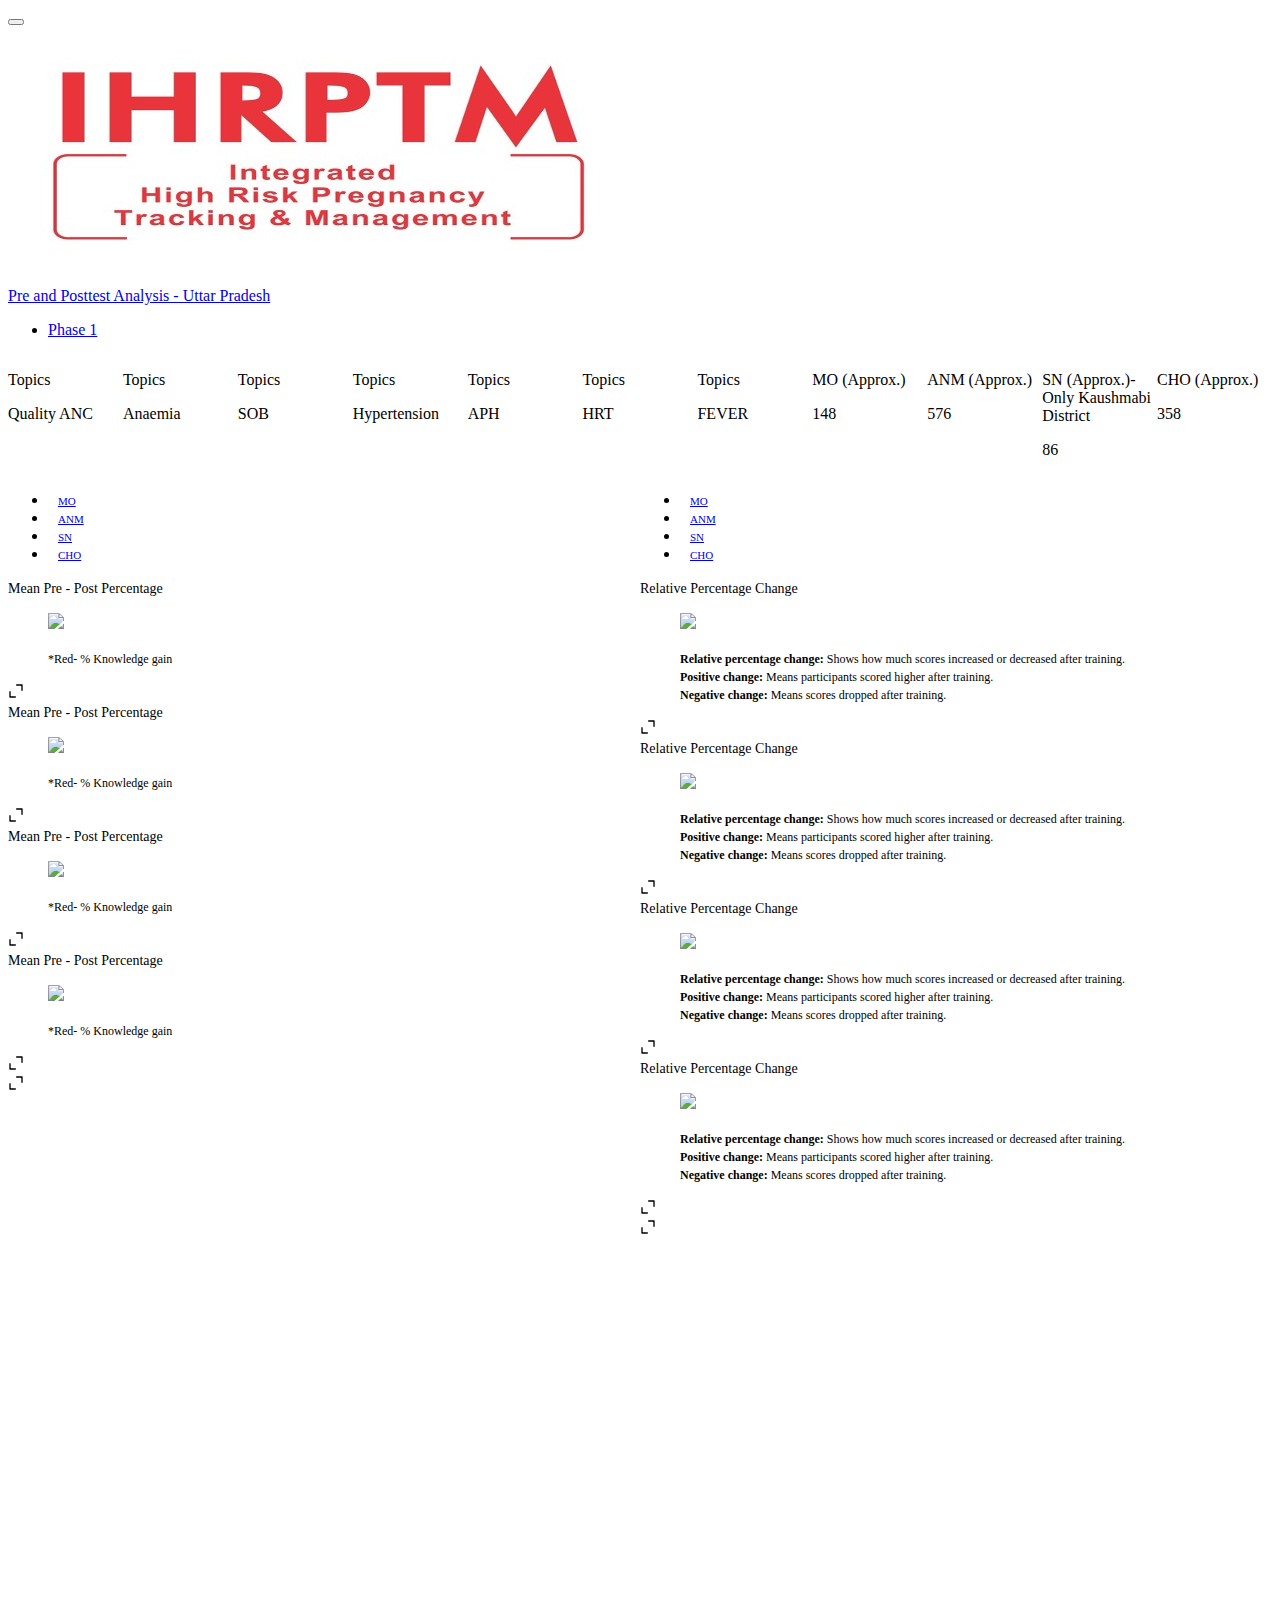
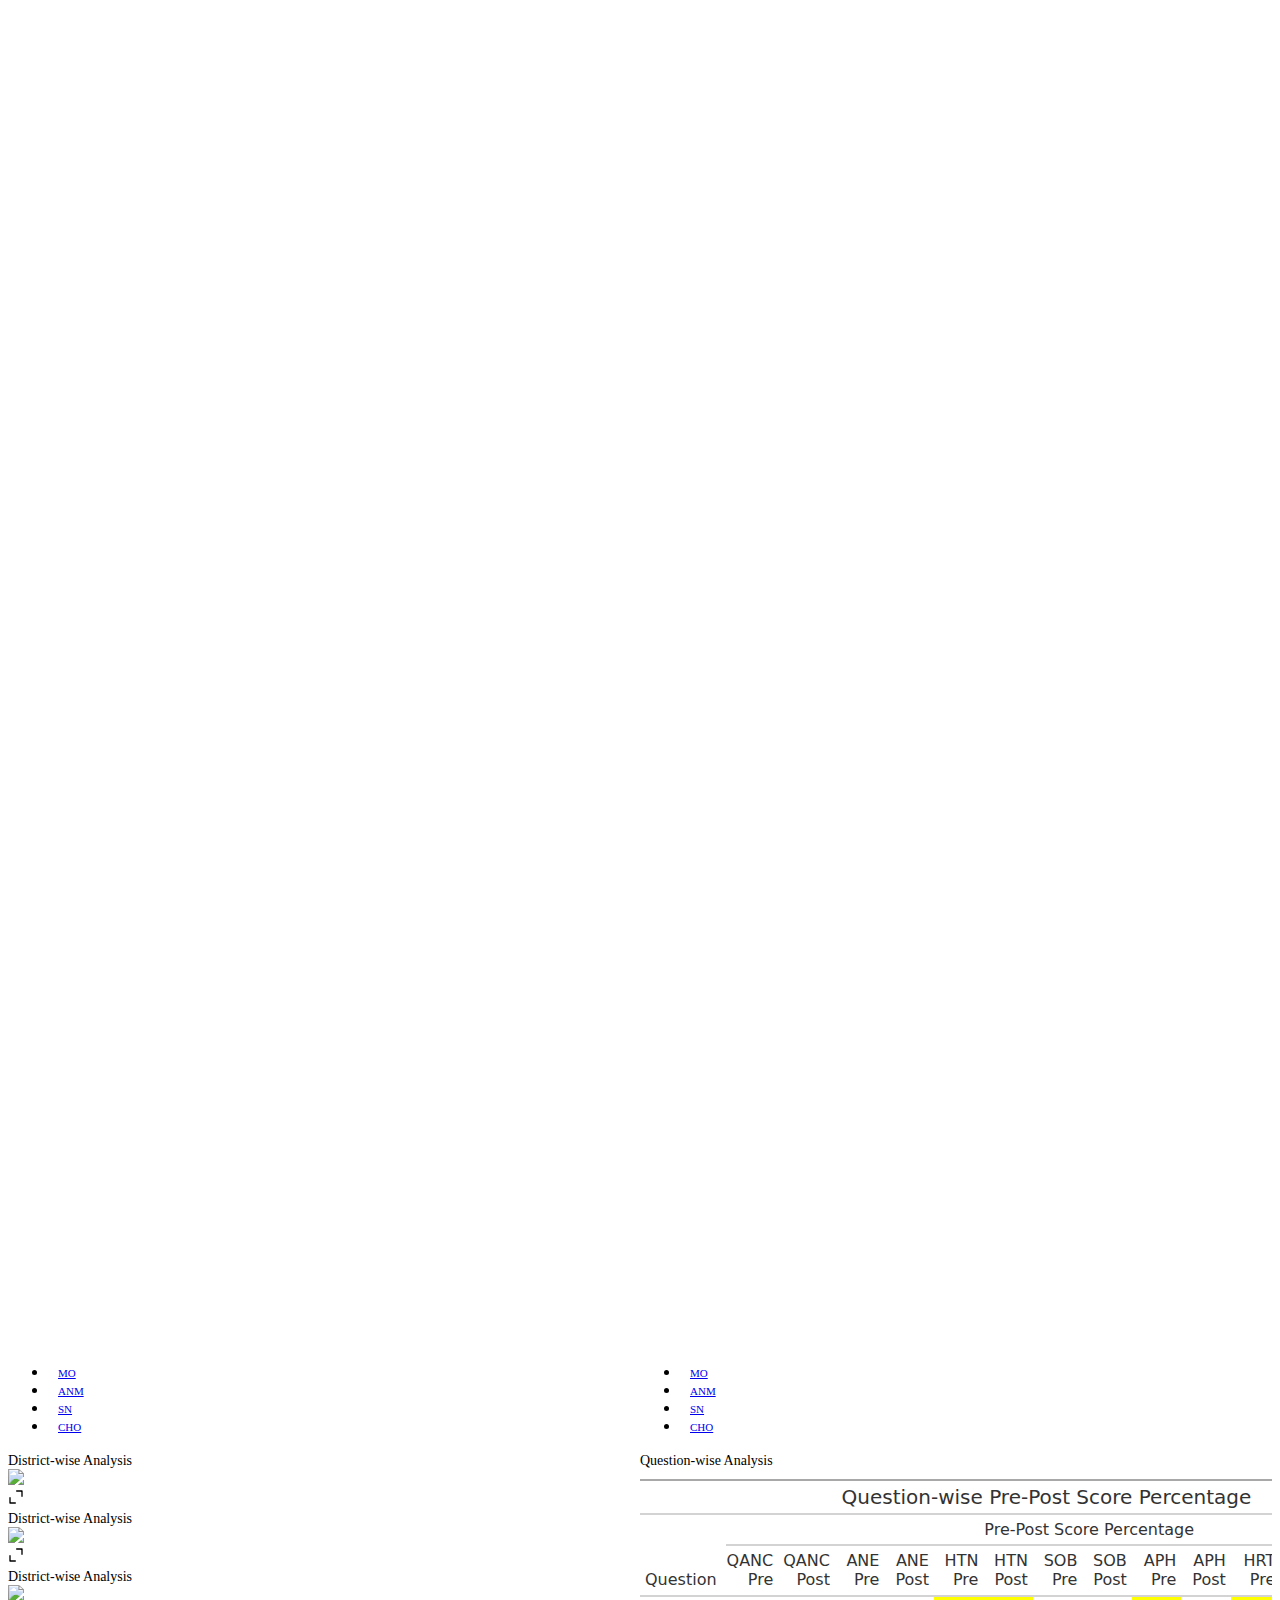
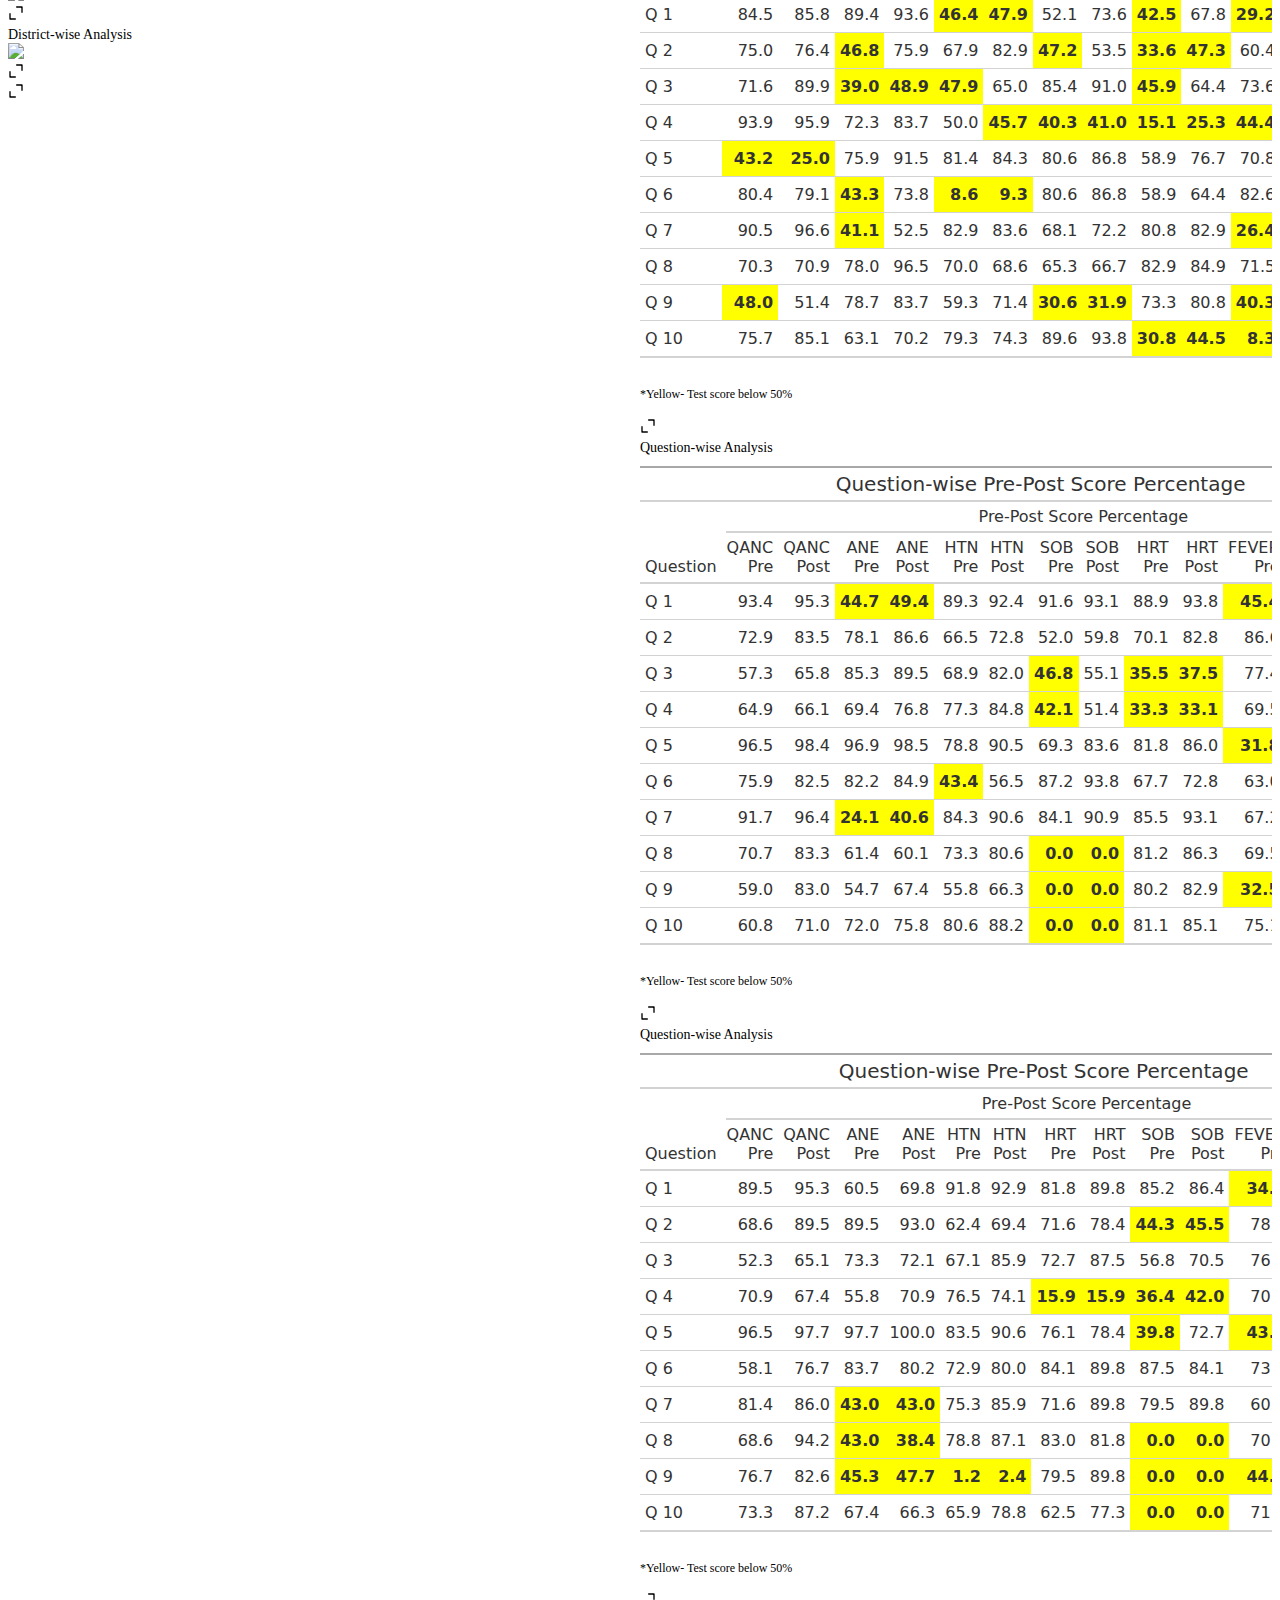
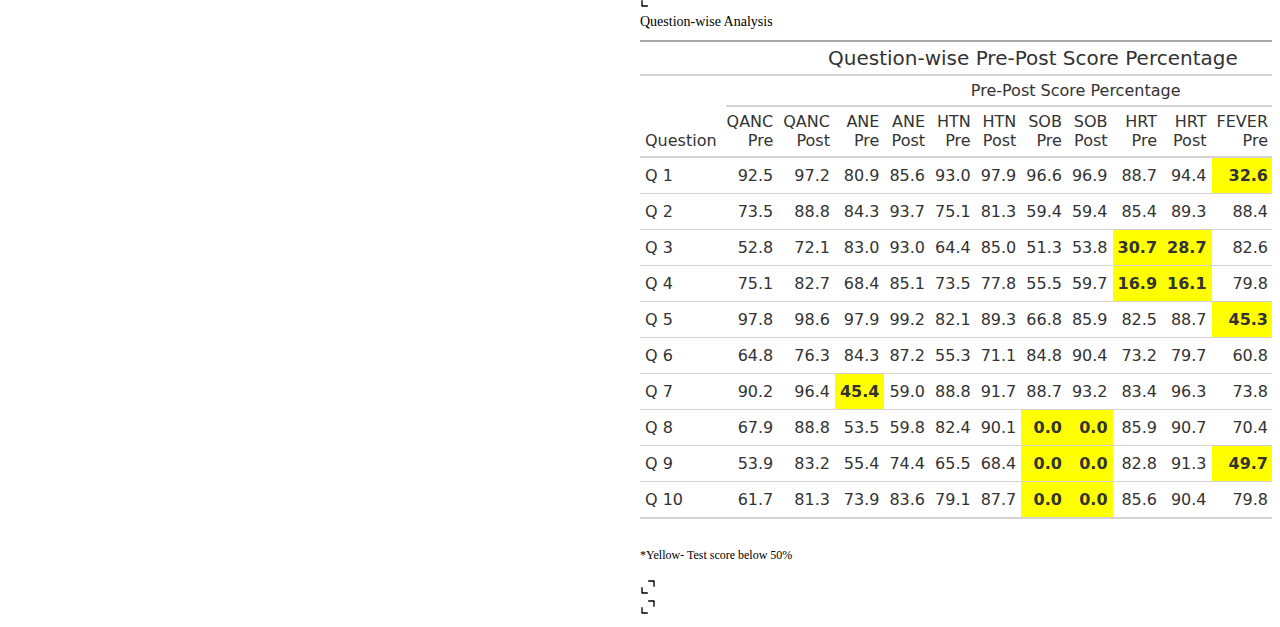
==== up_dashboard.html @ 2470fd61 "UP dashboard initial" ====
<!DOCTYPE html>
<html xmlns="http://www.w3.org/1999/xhtml" lang="en" xml:lang="en"><head>

<meta charset="utf-8">
<meta name="generator" content="quarto-1.5.57">

<meta name="viewport" content="width=device-width, initial-scale=1.0, user-scalable=yes">


<title>Pre and Posttest Analysis - Uttar Pradesh</title>
<style>
code{white-space: pre-wrap;}
span.smallcaps{font-variant: small-caps;}
div.columns{display: flex; gap: min(4vw, 1.5em);}
div.column{flex: auto; overflow-x: auto;}
div.hanging-indent{margin-left: 1.5em; text-indent: -1.5em;}
ul.task-list{list-style: none;}
ul.task-list li input[type="checkbox"] {
  width: 0.8em;
  margin: 0 0.8em 0.2em -1em; /* quarto-specific, see https://github.com/quarto-dev/quarto-cli/issues/4556 */ 
  vertical-align: middle;
}
</style>


<script src="up_dashboard_files/libs/clipboard/clipboard.min.js"></script>
<script src="up_dashboard_files/libs/quarto-html/quarto.js"></script>
<script src="up_dashboard_files/libs/quarto-html/popper.min.js"></script>
<script src="up_dashboard_files/libs/quarto-html/tippy.umd.min.js"></script>
<script src="up_dashboard_files/libs/quarto-html/anchor.min.js"></script>
<link href="up_dashboard_files/libs/quarto-html/tippy.css" rel="stylesheet">
<link href="up_dashboard_files/libs/quarto-html/quarto-syntax-highlighting.css" rel="stylesheet" id="quarto-text-highlighting-styles">
<script src="up_dashboard_files/libs/bootstrap/bootstrap.min.js"></script>
<link href="up_dashboard_files/libs/bootstrap/bootstrap-icons.css" rel="stylesheet">
<link href="up_dashboard_files/libs/bootstrap/bootstrap.min.css" rel="stylesheet" id="quarto-bootstrap" data-mode="light">
<script src="up_dashboard_files/libs/quarto-dashboard/quarto-dashboard.js"></script>
<script src="up_dashboard_files/libs/quarto-dashboard/stickythead.js"></script>
<script src="up_dashboard_files/libs/quarto-dashboard/datatables.min.js" kdttablesentinel="true"></script>
<script src="up_dashboard_files/libs/quarto-dashboard/pdfmake.min.js" kdttablesentinel="true"></script>
<script src="up_dashboard_files/libs/quarto-dashboard/vfs_fonts.js" kdttablesentinel="true"></script>
<script src="up_dashboard_files/libs/quarto-dashboard/web-components.js" type="module"></script>
<script src="up_dashboard_files/libs/quarto-dashboard/components.js"></script>
<link href="up_dashboard_files/libs/quarto-dashboard/datatables.min.css" rel="stylesheet" kdttablesentinel="true">


<link rel="stylesheet" href="styles.css">
</head>

<body class="quarto-dashboard fullcontent">

<header id="quarto-dashboard-header">
<nav class="navbar navbar-expand-md slim" data-bs-theme="dark">
  <div class="navbar-container container-fluid">
    <button class="navbar-toggler" type="button" data-bs-toggle="collapse" data-bs-target="#dashboard-collapse" aria-controls="dashboard-collapse" aria-expanded="false" aria-label="Toggle navigation">
      <span class="navbar-toggler-icon"></span>
    </button>    


    <div class="navbar-brand-container">       
    <a href="#"><img src="plots/ihrptm.jpg" alt="" class="navbar-logo d-inline-block"></a>
      <div class="navbar-title">
        <div class="navbar-title-text"><a href="#">Pre and Posttest Analysis - Uttar Pradesh</a></div>
        
        
      </div>
    </div>
<div id="dashboard-collapse" class="navbar-collapse collapse"><ul class="navbar-nav navbar-nav-scroll me-auto" role="tablist"><li class="nav-item" role="presentation"><a id="tab-phase-1" class="nav-link active" data-bs-toggle="tab" role="tab" data-bs-target="#phase-1" data-scrolling="true" href="#phase-1" aria-controls="phase-1" aria-selected="true"><span class="nav-link-text">Phase 1</span></a></li></ul></div></div>
</nav>
</header>
<div class="page-layout-custom quarto-dashboard-content bslib-gap-spacing html-fill-container dashboard-scrolling quarto-dashboard-pages">  

<div class="bslib-grid-item html-fill-item tab-content bslib-grid" data-layout="flow" style="display: grid; grid-template-rows: minmax(3em, 1fr); grid-auto-columns: minmax(0, 1fr);">
<div id="phase-1" class="dashboard-page tab-pane show active html-fill-item html-fill-container" data-orientation="rows" aria-labelledby="tab-phase-1">
<div class="html-fill-item html-fill-container bslib-grid" style="display: grid; grid-template-rows: minmax(3em, max-content) minmax(3em, 1fr) minmax(3em, 1fr); grid-auto-columns: minmax(0, 1fr);">
<div class="flow.small html-fill-item html-fill-container bslib-grid" style="display: grid; grid-template-columns: minmax(3em, 1fr) minmax(3em, 1fr) minmax(3em, 1fr) minmax(3em, 1fr) minmax(3em, 1fr) minmax(3em, 1fr) minmax(3em, 1fr) minmax(3em, 1fr) minmax(3em, 1fr) minmax(3em, 1fr) minmax(3em, 1fr);
grid-auto-rows: minmax(0, 1fr);">
<div class="card valuebox cell html-fill-item html-fill-container bslib-card bslib-value-box bg-primary" data-bslib-card-init="" data-require-bs-caller="card()">
<div class="card-body html-fill-item html-fill-container">
<div class="html-fill-item html-fill-container value-box-grid">
<div class="value-box-area">
<p class="value-box-title">
Topics
</p>
<p class="value-box-value">
Quality ANC
</p>
</div>
</div>
</div>
<script data-bslib-card-init="">bslib.Card.initializeAllCards();</script></div><div class="card valuebox cell html-fill-item html-fill-container bslib-card bslib-value-box bg-primary" data-bslib-card-init="" data-require-bs-caller="card()">
<div class="card-body html-fill-item html-fill-container">
<div class="html-fill-item html-fill-container value-box-grid">
<div class="value-box-area">
<p class="value-box-title">
Topics
</p>
<p class="value-box-value">
Anaemia
</p>
</div>
</div>
</div>
<script data-bslib-card-init="">bslib.Card.initializeAllCards();</script></div><div class="card valuebox cell html-fill-item html-fill-container bslib-card bslib-value-box bg-primary" data-bslib-card-init="" data-require-bs-caller="card()">
<div class="card-body html-fill-item html-fill-container">
<div class="html-fill-item html-fill-container value-box-grid">
<div class="value-box-area">
<p class="value-box-title">
Topics
</p>
<p class="value-box-value">
SOB
</p>
</div>
</div>
</div>
<script data-bslib-card-init="">bslib.Card.initializeAllCards();</script></div><div class="card valuebox cell html-fill-item html-fill-container bslib-card bslib-value-box bg-primary" data-bslib-card-init="" data-require-bs-caller="card()">
<div class="card-body html-fill-item html-fill-container">
<div class="html-fill-item html-fill-container value-box-grid">
<div class="value-box-area">
<p class="value-box-title">
Topics
</p>
<p class="value-box-value">
Hypertension
</p>
</div>
</div>
</div>
<script data-bslib-card-init="">bslib.Card.initializeAllCards();</script></div><div class="card valuebox cell html-fill-item html-fill-container bslib-card bslib-value-box bg-primary" data-bslib-card-init="" data-require-bs-caller="card()">
<div class="card-body html-fill-item html-fill-container">
<div class="html-fill-item html-fill-container value-box-grid">
<div class="value-box-area">
<p class="value-box-title">
Topics
</p>
<p class="value-box-value">
APH
</p>
</div>
</div>
</div>
<script data-bslib-card-init="">bslib.Card.initializeAllCards();</script></div><div class="card valuebox cell html-fill-item html-fill-container bslib-card bslib-value-box bg-primary" data-bslib-card-init="" data-require-bs-caller="card()">
<div class="card-body html-fill-item html-fill-container">
<div class="html-fill-item html-fill-container value-box-grid">
<div class="value-box-area">
<p class="value-box-title">
Topics
</p>
<p class="value-box-value">
HRT
</p>
</div>
</div>
</div>
<script data-bslib-card-init="">bslib.Card.initializeAllCards();</script></div><div class="card valuebox cell html-fill-item html-fill-container bslib-card bslib-value-box bg-primary" data-bslib-card-init="" data-require-bs-caller="card()">
<div class="card-body html-fill-item html-fill-container">
<div class="html-fill-item html-fill-container value-box-grid">
<div class="value-box-area">
<p class="value-box-title">
Topics
</p>
<p class="value-box-value">
FEVER
</p>
</div>
</div>
</div>
<script data-bslib-card-init="">bslib.Card.initializeAllCards();</script></div><div class="card valuebox cell html-fill-item html-fill-container bslib-card bslib-value-box bg-success" data-bslib-card-init="" data-require-bs-caller="card()">
<div class="card-body html-fill-item html-fill-container">
<div class="html-fill-item html-fill-container value-box-grid">
<div class="value-box-area">
<p class="value-box-title">
MO (Approx.)
</p>
<p class="value-box-value">
148
</p>
</div>
</div>
</div>
<script data-bslib-card-init="">bslib.Card.initializeAllCards();</script></div><div class="card valuebox cell html-fill-item html-fill-container bslib-card bslib-value-box bg-success" data-bslib-card-init="" data-require-bs-caller="card()">
<div class="card-body html-fill-item html-fill-container">
<div class="html-fill-item html-fill-container value-box-grid">
<div class="value-box-area">
<p class="value-box-title">
ANM (Approx.)
</p>
<p class="value-box-value">
576
</p>
</div>
</div>
</div>
<script data-bslib-card-init="">bslib.Card.initializeAllCards();</script></div><div class="card valuebox cell html-fill-item html-fill-container bslib-card bslib-value-box bg-success" data-bslib-card-init="" data-require-bs-caller="card()">
<div class="card-body html-fill-item html-fill-container">
<div class="html-fill-item html-fill-container value-box-grid">
<div class="value-box-area">
<p class="value-box-title">
SN (Approx.)- Only Kaushmabi District
</p>
<p class="value-box-value">
86
</p>
</div>
</div>
</div>
<script data-bslib-card-init="">bslib.Card.initializeAllCards();</script></div><div class="card valuebox cell html-fill-item html-fill-container bslib-card bslib-value-box bg-success" data-bslib-card-init="" data-require-bs-caller="card()">
<div class="card-body html-fill-item html-fill-container">
<div class="html-fill-item html-fill-container value-box-grid">
<div class="value-box-area">
<p class="value-box-title">
CHO (Approx.)
</p>
<p class="value-box-value">
358
</p>
</div>
</div>
</div>
<script data-bslib-card-init="">bslib.Card.initializeAllCards();</script></div>
</div>
<div class="flow bslib-grid" data-layout="flow" style="display: grid; grid-template-columns: minmax(3em, 1fr) minmax(3em, 1fr);
grid-auto-rows: minmax(0, 1fr);">
<div class="card tabset html-fill-item html-fill-container bslib-card" data-bslib-card-init="" data-require-bs-caller="card()" data-full-screen="false">
<div class="card-header dashboard-card-no-title bslib-navs-card-title">

<ul class="nav nav-tabs card-header-tabs" role="tablist" data-tabsetid="card-tabset-12"><li class="nav-item" role="presentation"><a href="#card-tabset-12-1" role="tab" data-toggle="tab" data-bs-toggle="tab" data-value="MO" aria-selected="true" class="nav-link active">MO</a></li><li class="nav-item" role="presentation"><a href="#card-tabset-12-2" role="tab" data-toggle="tab" data-bs-toggle="tab" data-value="ANM" aria-selected="false" class="nav-link">ANM</a></li><li class="nav-item" role="presentation"><a href="#card-tabset-12-3" role="tab" data-toggle="tab" data-bs-toggle="tab" data-value="SN" aria-selected="false" class="nav-link">SN</a></li><li class="nav-item" role="presentation"><a href="#card-tabset-12-4" role="tab" data-toggle="tab" data-bs-toggle="tab" data-value="CHO" aria-selected="false" class="nav-link">CHO</a></li></ul></div>




<div class="tab-content html-fill-item html-fill-container" data-tabset-id="card-tabset-12"><div class="tab-pane active show html-fill-item html-fill-container" role="tabpanel" id="card-tabset-12-1"><div class="card-body html-fill-item html-fill-container" data-title="MO">
<div class="html-fill-item html-fill-container bslib-grid" style="display: grid; grid-template-rows: minmax(3em, 1fr); grid-auto-columns: minmax(0, 1fr);">
<div class="card cell html-fill-item html-fill-container bslib-card" data-title="<span style='font-size:14px;'>Mean Pre - Post Percentage</span>" data-bslib-card-init="" data-require-bs-caller="card()" data-full-screen="false">
<div class="card-header dashboard-card-no-title">
<span style="font-size:14px;">Mean Pre - Post Percentage</span>
</div>
<div class="card-body html-fill-item html-fill-container">
<div class="cell-output-display html-fill-item html-fill-container">
<div class="quarto-figure quarto-figure-center html-fill-item html-fill-container">
<figure class="figure">
<p><img src="up_dashboard_files/figure-html/unnamed-chunk-16-1.png" class="img-fluid figure-img" width="960"></p>
<figcaption><span style="font-size:12px;">*Red- % Knowledge gain</span></figcaption>
</figure>
</div>
</div>
</div>
<bslib-tooltip placement="auto" bsoptions="[]" data-require-bs-version="5" data-require-bs-caller="tooltip()">
    <template>Expand</template>
    <span class="bslib-full-screen-enter badge rounded-pill">
        <svg xmlns="http://www.w3.org/2000/svg" viewbox="0 0 24 24" style="height:1em;width:1em;" aria-hidden="true" role="img"><path d="M20 5C20 4.4 19.6 4 19 4H13C12.4 4 12 3.6 12 3C12 2.4 12.4 2 13 2H21C21.6 2 22 2.4 22 3V11C22 11.6 21.6 12 21 12C20.4 12 20 11.6 20 11V5ZM4 19C4 19.6 4.4 20 5 20H11C11.6 20 12 20.4 12 21C12 21.6 11.6 22 11 22H3C2.4 22 2 21.6 2 21V13C2 12.4 2.4 12 3 12C3.6 12 4 12.4 4 13V19Z"></path></svg>
    </span>
</bslib-tooltip><script data-bslib-card-init="">bslib.Card.initializeAllCards();</script></div>
</div>
</div></div><div class="tab-pane html-fill-item html-fill-container" role="tabpanel" id="card-tabset-12-2"><div class="card-body html-fill-item html-fill-container" data-title="ANM">
<div class="html-fill-item html-fill-container bslib-grid" style="display: grid; grid-template-rows: minmax(3em, 1fr); grid-auto-columns: minmax(0, 1fr);">
<div class="card cell html-fill-item html-fill-container bslib-card" data-title="<span style='font-size:14px;'>Mean Pre - Post Percentage</span>" data-bslib-card-init="" data-require-bs-caller="card()" data-full-screen="false">
<div class="card-header dashboard-card-no-title">
<span style="font-size:14px;">Mean Pre - Post Percentage</span>
</div>
<div class="card-body html-fill-item html-fill-container">
<div class="cell-output-display html-fill-item html-fill-container">
<div class="quarto-figure quarto-figure-center html-fill-item html-fill-container">
<figure class="figure">
<p><img src="up_dashboard_files/figure-html/unnamed-chunk-17-1.png" class="img-fluid figure-img" width="960"></p>
<figcaption><span style="font-size:12px;">*Red- % Knowledge gain</span></figcaption>
</figure>
</div>
</div>
</div>
<bslib-tooltip placement="auto" bsoptions="[]" data-require-bs-version="5" data-require-bs-caller="tooltip()">
    <template>Expand</template>
    <span class="bslib-full-screen-enter badge rounded-pill">
        <svg xmlns="http://www.w3.org/2000/svg" viewbox="0 0 24 24" style="height:1em;width:1em;" aria-hidden="true" role="img"><path d="M20 5C20 4.4 19.6 4 19 4H13C12.4 4 12 3.6 12 3C12 2.4 12.4 2 13 2H21C21.6 2 22 2.4 22 3V11C22 11.6 21.6 12 21 12C20.4 12 20 11.6 20 11V5ZM4 19C4 19.6 4.4 20 5 20H11C11.6 20 12 20.4 12 21C12 21.6 11.6 22 11 22H3C2.4 22 2 21.6 2 21V13C2 12.4 2.4 12 3 12C3.6 12 4 12.4 4 13V19Z"></path></svg>
    </span>
</bslib-tooltip><script data-bslib-card-init="">bslib.Card.initializeAllCards();</script></div>
</div>
</div></div><div class="tab-pane html-fill-item html-fill-container" role="tabpanel" id="card-tabset-12-3"><div class="card-body html-fill-item html-fill-container" data-title="SN">
<div class="html-fill-item html-fill-container bslib-grid" style="display: grid; grid-template-rows: minmax(3em, 1fr); grid-auto-columns: minmax(0, 1fr);">
<div class="card cell html-fill-item html-fill-container bslib-card" data-title="<span style='font-size:14px;'>Mean Pre - Post Percentage</span>" data-bslib-card-init="" data-require-bs-caller="card()" data-full-screen="false">
<div class="card-header dashboard-card-no-title">
<span style="font-size:14px;">Mean Pre - Post Percentage</span>
</div>
<div class="card-body html-fill-item html-fill-container">
<div class="cell-output-display html-fill-item html-fill-container">
<div class="quarto-figure quarto-figure-center html-fill-item html-fill-container">
<figure class="figure">
<p><img src="up_dashboard_files/figure-html/unnamed-chunk-18-1.png" class="img-fluid figure-img" width="960"></p>
<figcaption><span style="font-size:12px;">*Red- % Knowledge gain</span></figcaption>
</figure>
</div>
</div>
</div>
<bslib-tooltip placement="auto" bsoptions="[]" data-require-bs-version="5" data-require-bs-caller="tooltip()">
    <template>Expand</template>
    <span class="bslib-full-screen-enter badge rounded-pill">
        <svg xmlns="http://www.w3.org/2000/svg" viewbox="0 0 24 24" style="height:1em;width:1em;" aria-hidden="true" role="img"><path d="M20 5C20 4.4 19.6 4 19 4H13C12.4 4 12 3.6 12 3C12 2.4 12.4 2 13 2H21C21.6 2 22 2.4 22 3V11C22 11.6 21.6 12 21 12C20.4 12 20 11.6 20 11V5ZM4 19C4 19.6 4.4 20 5 20H11C11.6 20 12 20.4 12 21C12 21.6 11.6 22 11 22H3C2.4 22 2 21.6 2 21V13C2 12.4 2.4 12 3 12C3.6 12 4 12.4 4 13V19Z"></path></svg>
    </span>
</bslib-tooltip><script data-bslib-card-init="">bslib.Card.initializeAllCards();</script></div>
</div>
</div></div><div class="tab-pane html-fill-item html-fill-container" role="tabpanel" id="card-tabset-12-4"><div class="card-body html-fill-item html-fill-container" data-title="CHO">
<div class="html-fill-item html-fill-container bslib-grid" style="display: grid; grid-template-rows: minmax(3em, 1fr); grid-auto-columns: minmax(0, 1fr);">
<div class="card cell html-fill-item html-fill-container bslib-card" data-title="<span style='font-size:14px;'>Mean Pre - Post Percentage</span>" data-bslib-card-init="" data-require-bs-caller="card()" data-full-screen="false">
<div class="card-header dashboard-card-no-title">
<span style="font-size:14px;">Mean Pre - Post Percentage</span>
</div>
<div class="card-body html-fill-item html-fill-container">
<div class="cell-output-display html-fill-item html-fill-container">
<div class="quarto-figure quarto-figure-center html-fill-item html-fill-container">
<figure class="figure">
<p><img src="up_dashboard_files/figure-html/unnamed-chunk-19-1.png" class="img-fluid figure-img" width="960"></p>
<figcaption><span style="font-size:12px;">*Red- % Knowledge gain</span></figcaption>
</figure>
</div>
</div>
</div>
<bslib-tooltip placement="auto" bsoptions="[]" data-require-bs-version="5" data-require-bs-caller="tooltip()">
    <template>Expand</template>
    <span class="bslib-full-screen-enter badge rounded-pill">
        <svg xmlns="http://www.w3.org/2000/svg" viewbox="0 0 24 24" style="height:1em;width:1em;" aria-hidden="true" role="img"><path d="M20 5C20 4.4 19.6 4 19 4H13C12.4 4 12 3.6 12 3C12 2.4 12.4 2 13 2H21C21.6 2 22 2.4 22 3V11C22 11.6 21.6 12 21 12C20.4 12 20 11.6 20 11V5ZM4 19C4 19.6 4.4 20 5 20H11C11.6 20 12 20.4 12 21C12 21.6 11.6 22 11 22H3C2.4 22 2 21.6 2 21V13C2 12.4 2.4 12 3 12C3.6 12 4 12.4 4 13V19Z"></path></svg>
    </span>
</bslib-tooltip><script data-bslib-card-init="">bslib.Card.initializeAllCards();</script></div>
</div>
</div></div></div><bslib-tooltip placement="auto" bsoptions="[]" data-require-bs-version="5" data-require-bs-caller="tooltip()">
    <template>Expand</template>
    <span class="bslib-full-screen-enter badge rounded-pill">
        <svg xmlns="http://www.w3.org/2000/svg" viewbox="0 0 24 24" style="height:1em;width:1em;" aria-hidden="true" role="img"><path d="M20 5C20 4.4 19.6 4 19 4H13C12.4 4 12 3.6 12 3C12 2.4 12.4 2 13 2H21C21.6 2 22 2.4 22 3V11C22 11.6 21.6 12 21 12C20.4 12 20 11.6 20 11V5ZM4 19C4 19.6 4.4 20 5 20H11C11.6 20 12 20.4 12 21C12 21.6 11.6 22 11 22H3C2.4 22 2 21.6 2 21V13C2 12.4 2.4 12 3 12C3.6 12 4 12.4 4 13V19Z"></path></svg>
    </span>
</bslib-tooltip><script data-bslib-card-init="">bslib.Card.initializeAllCards();</script></div><div class="card tabset html-fill-item html-fill-container bslib-card" data-bslib-card-init="" data-require-bs-caller="card()" data-full-screen="false">
<div class="card-header dashboard-card-no-title bslib-navs-card-title">

<ul class="nav nav-tabs card-header-tabs" role="tablist" data-tabsetid="card-tabset-17"><li class="nav-item" role="presentation"><a href="#card-tabset-17-1" role="tab" data-toggle="tab" data-bs-toggle="tab" data-value="MO" aria-selected="true" class="nav-link active">MO</a></li><li class="nav-item" role="presentation"><a href="#card-tabset-17-2" role="tab" data-toggle="tab" data-bs-toggle="tab" data-value="ANM" aria-selected="false" class="nav-link">ANM</a></li><li class="nav-item" role="presentation"><a href="#card-tabset-17-3" role="tab" data-toggle="tab" data-bs-toggle="tab" data-value="SN" aria-selected="false" class="nav-link">SN</a></li><li class="nav-item" role="presentation"><a href="#card-tabset-17-4" role="tab" data-toggle="tab" data-bs-toggle="tab" data-value="CHO" aria-selected="false" class="nav-link">CHO</a></li></ul></div>




<div class="tab-content html-fill-item html-fill-container" data-tabset-id="card-tabset-17"><div class="tab-pane active show html-fill-item html-fill-container" role="tabpanel" id="card-tabset-17-1"><div class="card-body html-fill-item html-fill-container" data-title="MO">
<div class="html-fill-item html-fill-container bslib-grid" style="display: grid; grid-template-rows: minmax(3em, 1fr); grid-auto-columns: minmax(0, 1fr);">
<div class="card cell html-fill-item html-fill-container bslib-card" data-title="<span style='font-size:14px;'>Relative Percentage Change</span>" data-bslib-card-init="" data-require-bs-caller="card()" data-full-screen="false">
<div class="card-header dashboard-card-no-title">
<span style="font-size:14px;">Relative Percentage Change</span>
</div>
<div class="card-body html-fill-item html-fill-container">
<div class="cell-output-display html-fill-item html-fill-container">
<div class="quarto-figure quarto-figure-center html-fill-item html-fill-container">
<figure class="figure">
<p><img src="up_dashboard_files/figure-html/unnamed-chunk-20-1.png" class="img-fluid figure-img" width="960"></p>
<figcaption><span style="font-size:12px;"><span style="font-weight:bold;">Relative percentage change:</span> Shows how much scores increased or decreased after training.<br><span style="font-weight:bold;">Positive change:</span> Means participants scored higher after training.<br> <span style="font-weight:bold;">Negative change:</span> Means scores dropped after training.</span></figcaption>
</figure>
</div>
</div>
</div>
<bslib-tooltip placement="auto" bsoptions="[]" data-require-bs-version="5" data-require-bs-caller="tooltip()">
    <template>Expand</template>
    <span class="bslib-full-screen-enter badge rounded-pill">
        <svg xmlns="http://www.w3.org/2000/svg" viewbox="0 0 24 24" style="height:1em;width:1em;" aria-hidden="true" role="img"><path d="M20 5C20 4.4 19.6 4 19 4H13C12.4 4 12 3.6 12 3C12 2.4 12.4 2 13 2H21C21.6 2 22 2.4 22 3V11C22 11.6 21.6 12 21 12C20.4 12 20 11.6 20 11V5ZM4 19C4 19.6 4.4 20 5 20H11C11.6 20 12 20.4 12 21C12 21.6 11.6 22 11 22H3C2.4 22 2 21.6 2 21V13C2 12.4 2.4 12 3 12C3.6 12 4 12.4 4 13V19Z"></path></svg>
    </span>
</bslib-tooltip><script data-bslib-card-init="">bslib.Card.initializeAllCards();</script></div>
</div>
</div></div><div class="tab-pane html-fill-item html-fill-container" role="tabpanel" id="card-tabset-17-2"><div class="card-body html-fill-item html-fill-container" data-title="ANM">
<div class="html-fill-item html-fill-container bslib-grid" style="display: grid; grid-template-rows: minmax(3em, 1fr); grid-auto-columns: minmax(0, 1fr);">
<div class="card cell html-fill-item html-fill-container bslib-card" data-title="<span style='font-size:14px;'>Relative Percentage Change</span>" data-bslib-card-init="" data-require-bs-caller="card()" data-full-screen="false">
<div class="card-header dashboard-card-no-title">
<span style="font-size:14px;">Relative Percentage Change</span>
</div>
<div class="card-body html-fill-item html-fill-container">
<div class="cell-output-display html-fill-item html-fill-container">
<div class="quarto-figure quarto-figure-center html-fill-item html-fill-container">
<figure class="figure">
<p><img src="up_dashboard_files/figure-html/unnamed-chunk-21-1.png" class="img-fluid figure-img" width="960"></p>
<figcaption><span style="font-size:12px;"><span style="font-weight:bold;">Relative percentage change:</span> Shows how much scores increased or decreased after training.<br><span style="font-weight:bold;">Positive change:</span> Means participants scored higher after training.<br> <span style="font-weight:bold;">Negative change:</span> Means scores dropped after training.</span></figcaption>
</figure>
</div>
</div>
</div>
<bslib-tooltip placement="auto" bsoptions="[]" data-require-bs-version="5" data-require-bs-caller="tooltip()">
    <template>Expand</template>
    <span class="bslib-full-screen-enter badge rounded-pill">
        <svg xmlns="http://www.w3.org/2000/svg" viewbox="0 0 24 24" style="height:1em;width:1em;" aria-hidden="true" role="img"><path d="M20 5C20 4.4 19.6 4 19 4H13C12.4 4 12 3.6 12 3C12 2.4 12.4 2 13 2H21C21.6 2 22 2.4 22 3V11C22 11.6 21.6 12 21 12C20.4 12 20 11.6 20 11V5ZM4 19C4 19.6 4.4 20 5 20H11C11.6 20 12 20.4 12 21C12 21.6 11.6 22 11 22H3C2.4 22 2 21.6 2 21V13C2 12.4 2.4 12 3 12C3.6 12 4 12.4 4 13V19Z"></path></svg>
    </span>
</bslib-tooltip><script data-bslib-card-init="">bslib.Card.initializeAllCards();</script></div>
</div>
</div></div><div class="tab-pane html-fill-item html-fill-container" role="tabpanel" id="card-tabset-17-3"><div class="card-body html-fill-item html-fill-container" data-title="SN">
<div class="html-fill-item html-fill-container bslib-grid" style="display: grid; grid-template-rows: minmax(3em, 1fr); grid-auto-columns: minmax(0, 1fr);">
<div class="card cell html-fill-item html-fill-container bslib-card" data-title="<span style='font-size:14px;'>Relative Percentage Change</span>" data-bslib-card-init="" data-require-bs-caller="card()" data-full-screen="false">
<div class="card-header dashboard-card-no-title">
<span style="font-size:14px;">Relative Percentage Change</span>
</div>
<div class="card-body html-fill-item html-fill-container">
<div class="cell-output-display html-fill-item html-fill-container">
<div class="quarto-figure quarto-figure-center html-fill-item html-fill-container">
<figure class="figure">
<p><img src="up_dashboard_files/figure-html/unnamed-chunk-22-1.png" class="img-fluid figure-img" width="960"></p>
<figcaption><span style="font-size:12px;"><span style="font-weight:bold;">Relative percentage change:</span> Shows how much scores increased or decreased after training.<br><span style="font-weight:bold;">Positive change:</span> Means participants scored higher after training.<br> <span style="font-weight:bold;">Negative change:</span> Means scores dropped after training.</span></figcaption>
</figure>
</div>
</div>
</div>
<bslib-tooltip placement="auto" bsoptions="[]" data-require-bs-version="5" data-require-bs-caller="tooltip()">
    <template>Expand</template>
    <span class="bslib-full-screen-enter badge rounded-pill">
        <svg xmlns="http://www.w3.org/2000/svg" viewbox="0 0 24 24" style="height:1em;width:1em;" aria-hidden="true" role="img"><path d="M20 5C20 4.4 19.6 4 19 4H13C12.4 4 12 3.6 12 3C12 2.4 12.4 2 13 2H21C21.6 2 22 2.4 22 3V11C22 11.6 21.6 12 21 12C20.4 12 20 11.6 20 11V5ZM4 19C4 19.6 4.4 20 5 20H11C11.6 20 12 20.4 12 21C12 21.6 11.6 22 11 22H3C2.4 22 2 21.6 2 21V13C2 12.4 2.4 12 3 12C3.6 12 4 12.4 4 13V19Z"></path></svg>
    </span>
</bslib-tooltip><script data-bslib-card-init="">bslib.Card.initializeAllCards();</script></div>
</div>
</div></div><div class="tab-pane html-fill-item html-fill-container" role="tabpanel" id="card-tabset-17-4"><div class="card-body html-fill-item html-fill-container" data-title="CHO">
<div class="html-fill-item html-fill-container bslib-grid" style="display: grid; grid-template-rows: minmax(3em, 1fr); grid-auto-columns: minmax(0, 1fr);">
<div class="card cell html-fill-item html-fill-container bslib-card" data-title="<span style='font-size:14px;'>Relative Percentage Change</span>" data-bslib-card-init="" data-require-bs-caller="card()" data-full-screen="false">
<div class="card-header dashboard-card-no-title">
<span style="font-size:14px;">Relative Percentage Change</span>
</div>
<div class="card-body html-fill-item html-fill-container">
<div class="cell-output-display html-fill-item html-fill-container">
<div class="quarto-figure quarto-figure-center html-fill-item html-fill-container">
<figure class="figure">
<p><img src="up_dashboard_files/figure-html/unnamed-chunk-23-1.png" class="img-fluid figure-img" width="960"></p>
<figcaption><span style="font-size:12px;"><span style="font-weight:bold;">Relative percentage change:</span> Shows how much scores increased or decreased after training.<br><span style="font-weight:bold;">Positive change:</span> Means participants scored higher after training.<br> <span style="font-weight:bold;">Negative change:</span> Means scores dropped after training.</span></figcaption>
</figure>
</div>
</div>
</div>
<bslib-tooltip placement="auto" bsoptions="[]" data-require-bs-version="5" data-require-bs-caller="tooltip()">
    <template>Expand</template>
    <span class="bslib-full-screen-enter badge rounded-pill">
        <svg xmlns="http://www.w3.org/2000/svg" viewbox="0 0 24 24" style="height:1em;width:1em;" aria-hidden="true" role="img"><path d="M20 5C20 4.4 19.6 4 19 4H13C12.4 4 12 3.6 12 3C12 2.4 12.4 2 13 2H21C21.6 2 22 2.4 22 3V11C22 11.6 21.6 12 21 12C20.4 12 20 11.6 20 11V5ZM4 19C4 19.6 4.4 20 5 20H11C11.6 20 12 20.4 12 21C12 21.6 11.6 22 11 22H3C2.4 22 2 21.6 2 21V13C2 12.4 2.4 12 3 12C3.6 12 4 12.4 4 13V19Z"></path></svg>
    </span>
</bslib-tooltip><script data-bslib-card-init="">bslib.Card.initializeAllCards();</script></div>
</div>
</div></div></div><bslib-tooltip placement="auto" bsoptions="[]" data-require-bs-version="5" data-require-bs-caller="tooltip()">
    <template>Expand</template>
    <span class="bslib-full-screen-enter badge rounded-pill">
        <svg xmlns="http://www.w3.org/2000/svg" viewbox="0 0 24 24" style="height:1em;width:1em;" aria-hidden="true" role="img"><path d="M20 5C20 4.4 19.6 4 19 4H13C12.4 4 12 3.6 12 3C12 2.4 12.4 2 13 2H21C21.6 2 22 2.4 22 3V11C22 11.6 21.6 12 21 12C20.4 12 20 11.6 20 11V5ZM4 19C4 19.6 4.4 20 5 20H11C11.6 20 12 20.4 12 21C12 21.6 11.6 22 11 22H3C2.4 22 2 21.6 2 21V13C2 12.4 2.4 12 3 12C3.6 12 4 12.4 4 13V19Z"></path></svg>
    </span>
</bslib-tooltip><script data-bslib-card-init="">bslib.Card.initializeAllCards();</script></div>
</div>
<div class="flow bslib-grid" data-layout="flow" style="display: grid; grid-template-columns: minmax(3em, 1fr) minmax(3em, 1fr);
grid-auto-rows: minmax(0, 1fr);">
<div class="card tabset html-fill-item html-fill-container bslib-card" data-bslib-card-init="" data-require-bs-caller="card()" data-full-screen="false">
<div class="card-header dashboard-card-no-title bslib-navs-card-title">

<ul class="nav nav-tabs card-header-tabs" role="tablist" data-tabsetid="card-tabset-22"><li class="nav-item" role="presentation"><a href="#card-tabset-22-1" role="tab" data-toggle="tab" data-bs-toggle="tab" data-value="MO" aria-selected="true" class="nav-link active">MO</a></li><li class="nav-item" role="presentation"><a href="#card-tabset-22-2" role="tab" data-toggle="tab" data-bs-toggle="tab" data-value="ANM" aria-selected="false" class="nav-link">ANM</a></li><li class="nav-item" role="presentation"><a href="#card-tabset-22-3" role="tab" data-toggle="tab" data-bs-toggle="tab" data-value="SN" aria-selected="false" class="nav-link">SN</a></li><li class="nav-item" role="presentation"><a href="#card-tabset-22-4" role="tab" data-toggle="tab" data-bs-toggle="tab" data-value="CHO" aria-selected="false" class="nav-link">CHO</a></li></ul></div>




<div class="tab-content html-fill-item html-fill-container" data-tabset-id="card-tabset-22"><div class="tab-pane active show html-fill-item html-fill-container" role="tabpanel" id="card-tabset-22-1"><div class="card-body html-fill-item html-fill-container" data-title="MO">
<div class="html-fill-item html-fill-container bslib-grid" style="display: grid; grid-template-rows: minmax(3em, 1fr); grid-auto-columns: minmax(0, 1fr);">
<div class="card cell html-fill-item html-fill-container bslib-card" data-title="<span style='font-size:14px;'>District-wise Analysis</span>" data-bslib-card-init="" data-require-bs-caller="card()" data-full-screen="false">
<div class="card-header dashboard-card-no-title">
<span style="font-size:14px;">District-wise Analysis</span>
</div>
<div class="card-body html-fill-item html-fill-container">
<div class="cell-output-display html-fill-item html-fill-container">
<img src="up_dashboard_files/figure-html/unnamed-chunk-24-1.png" class="img-fluid quarto-dashboard-img-contain">
</div>
</div>
<bslib-tooltip placement="auto" bsoptions="[]" data-require-bs-version="5" data-require-bs-caller="tooltip()">
    <template>Expand</template>
    <span class="bslib-full-screen-enter badge rounded-pill">
        <svg xmlns="http://www.w3.org/2000/svg" viewbox="0 0 24 24" style="height:1em;width:1em;" aria-hidden="true" role="img"><path d="M20 5C20 4.4 19.6 4 19 4H13C12.4 4 12 3.6 12 3C12 2.4 12.4 2 13 2H21C21.6 2 22 2.4 22 3V11C22 11.6 21.6 12 21 12C20.4 12 20 11.6 20 11V5ZM4 19C4 19.6 4.4 20 5 20H11C11.6 20 12 20.4 12 21C12 21.6 11.6 22 11 22H3C2.4 22 2 21.6 2 21V13C2 12.4 2.4 12 3 12C3.6 12 4 12.4 4 13V19Z"></path></svg>
    </span>
</bslib-tooltip><script data-bslib-card-init="">bslib.Card.initializeAllCards();</script></div>
</div>
</div></div><div class="tab-pane html-fill-item html-fill-container" role="tabpanel" id="card-tabset-22-2"><div class="card-body html-fill-item html-fill-container" data-title="ANM">
<div class="html-fill-item html-fill-container bslib-grid" style="display: grid; grid-template-rows: minmax(3em, 1fr); grid-auto-columns: minmax(0, 1fr);">
<div class="card cell html-fill-item html-fill-container bslib-card" data-title="<span style='font-size:14px;'>District-wise Analysis</span>" data-bslib-card-init="" data-require-bs-caller="card()" data-full-screen="false">
<div class="card-header dashboard-card-no-title">
<span style="font-size:14px;">District-wise Analysis</span>
</div>
<div class="card-body html-fill-item html-fill-container">
<div class="cell-output-display html-fill-item html-fill-container">
<img src="up_dashboard_files/figure-html/unnamed-chunk-25-1.png" class="img-fluid quarto-dashboard-img-contain">
</div>
</div>
<bslib-tooltip placement="auto" bsoptions="[]" data-require-bs-version="5" data-require-bs-caller="tooltip()">
    <template>Expand</template>
    <span class="bslib-full-screen-enter badge rounded-pill">
        <svg xmlns="http://www.w3.org/2000/svg" viewbox="0 0 24 24" style="height:1em;width:1em;" aria-hidden="true" role="img"><path d="M20 5C20 4.4 19.6 4 19 4H13C12.4 4 12 3.6 12 3C12 2.4 12.4 2 13 2H21C21.6 2 22 2.4 22 3V11C22 11.6 21.6 12 21 12C20.4 12 20 11.6 20 11V5ZM4 19C4 19.6 4.4 20 5 20H11C11.6 20 12 20.4 12 21C12 21.6 11.6 22 11 22H3C2.4 22 2 21.6 2 21V13C2 12.4 2.4 12 3 12C3.6 12 4 12.4 4 13V19Z"></path></svg>
    </span>
</bslib-tooltip><script data-bslib-card-init="">bslib.Card.initializeAllCards();</script></div>
</div>
</div></div><div class="tab-pane html-fill-item html-fill-container" role="tabpanel" id="card-tabset-22-3"><div class="card-body html-fill-item html-fill-container" data-title="SN">
<div class="html-fill-item html-fill-container bslib-grid" style="display: grid; grid-template-rows: minmax(3em, 1fr); grid-auto-columns: minmax(0, 1fr);">
<div class="card cell html-fill-item html-fill-container bslib-card" data-title="<span style='font-size:14px;'>District-wise Analysis</span>" data-bslib-card-init="" data-require-bs-caller="card()" data-full-screen="false">
<div class="card-header dashboard-card-no-title">
<span style="font-size:14px;">District-wise Analysis</span>
</div>
<div class="card-body html-fill-item html-fill-container">
<div class="cell-output-display html-fill-item html-fill-container">
<img src="up_dashboard_files/figure-html/unnamed-chunk-26-1.png" class="img-fluid quarto-dashboard-img-contain">
</div>
</div>
<bslib-tooltip placement="auto" bsoptions="[]" data-require-bs-version="5" data-require-bs-caller="tooltip()">
    <template>Expand</template>
    <span class="bslib-full-screen-enter badge rounded-pill">
        <svg xmlns="http://www.w3.org/2000/svg" viewbox="0 0 24 24" style="height:1em;width:1em;" aria-hidden="true" role="img"><path d="M20 5C20 4.4 19.6 4 19 4H13C12.4 4 12 3.6 12 3C12 2.4 12.4 2 13 2H21C21.6 2 22 2.4 22 3V11C22 11.6 21.6 12 21 12C20.4 12 20 11.6 20 11V5ZM4 19C4 19.6 4.4 20 5 20H11C11.6 20 12 20.4 12 21C12 21.6 11.6 22 11 22H3C2.4 22 2 21.6 2 21V13C2 12.4 2.4 12 3 12C3.6 12 4 12.4 4 13V19Z"></path></svg>
    </span>
</bslib-tooltip><script data-bslib-card-init="">bslib.Card.initializeAllCards();</script></div>
</div>
</div></div><div class="tab-pane html-fill-item html-fill-container" role="tabpanel" id="card-tabset-22-4"><div class="card-body html-fill-item html-fill-container" data-title="CHO">
<div class="html-fill-item html-fill-container bslib-grid" style="display: grid; grid-template-rows: minmax(3em, 1fr); grid-auto-columns: minmax(0, 1fr);">
<div class="card cell html-fill-item html-fill-container bslib-card" data-title="<span style='font-size:14px;'>District-wise Analysis</span>" data-bslib-card-init="" data-require-bs-caller="card()" data-full-screen="false">
<div class="card-header dashboard-card-no-title">
<span style="font-size:14px;">District-wise Analysis</span>
</div>
<div class="card-body html-fill-item html-fill-container">
<div class="cell-output-display html-fill-item html-fill-container">
<img src="up_dashboard_files/figure-html/unnamed-chunk-27-1.png" class="img-fluid quarto-dashboard-img-contain">
</div>
</div>
<bslib-tooltip placement="auto" bsoptions="[]" data-require-bs-version="5" data-require-bs-caller="tooltip()">
    <template>Expand</template>
    <span class="bslib-full-screen-enter badge rounded-pill">
        <svg xmlns="http://www.w3.org/2000/svg" viewbox="0 0 24 24" style="height:1em;width:1em;" aria-hidden="true" role="img"><path d="M20 5C20 4.4 19.6 4 19 4H13C12.4 4 12 3.6 12 3C12 2.4 12.4 2 13 2H21C21.6 2 22 2.4 22 3V11C22 11.6 21.6 12 21 12C20.4 12 20 11.6 20 11V5ZM4 19C4 19.6 4.4 20 5 20H11C11.6 20 12 20.4 12 21C12 21.6 11.6 22 11 22H3C2.4 22 2 21.6 2 21V13C2 12.4 2.4 12 3 12C3.6 12 4 12.4 4 13V19Z"></path></svg>
    </span>
</bslib-tooltip><script data-bslib-card-init="">bslib.Card.initializeAllCards();</script></div>
</div>
</div></div></div><bslib-tooltip placement="auto" bsoptions="[]" data-require-bs-version="5" data-require-bs-caller="tooltip()">
    <template>Expand</template>
    <span class="bslib-full-screen-enter badge rounded-pill">
        <svg xmlns="http://www.w3.org/2000/svg" viewbox="0 0 24 24" style="height:1em;width:1em;" aria-hidden="true" role="img"><path d="M20 5C20 4.4 19.6 4 19 4H13C12.4 4 12 3.6 12 3C12 2.4 12.4 2 13 2H21C21.6 2 22 2.4 22 3V11C22 11.6 21.6 12 21 12C20.4 12 20 11.6 20 11V5ZM4 19C4 19.6 4.4 20 5 20H11C11.6 20 12 20.4 12 21C12 21.6 11.6 22 11 22H3C2.4 22 2 21.6 2 21V13C2 12.4 2.4 12 3 12C3.6 12 4 12.4 4 13V19Z"></path></svg>
    </span>
</bslib-tooltip><script data-bslib-card-init="">bslib.Card.initializeAllCards();</script></div><div class="card tabset html-fill-item html-fill-container bslib-card" data-bslib-card-init="" data-require-bs-caller="card()" data-full-screen="false">
<div class="card-header dashboard-card-no-title bslib-navs-card-title">

<ul class="nav nav-tabs card-header-tabs" role="tablist" data-tabsetid="card-tabset-27"><li class="nav-item" role="presentation"><a href="#card-tabset-27-1" role="tab" data-toggle="tab" data-bs-toggle="tab" data-value="MO" aria-selected="true" class="nav-link active">MO</a></li><li class="nav-item" role="presentation"><a href="#card-tabset-27-2" role="tab" data-toggle="tab" data-bs-toggle="tab" data-value="ANM" aria-selected="false" class="nav-link">ANM</a></li><li class="nav-item" role="presentation"><a href="#card-tabset-27-3" role="tab" data-toggle="tab" data-bs-toggle="tab" data-value="SN" aria-selected="false" class="nav-link">SN</a></li><li class="nav-item" role="presentation"><a href="#card-tabset-27-4" role="tab" data-toggle="tab" data-bs-toggle="tab" data-value="CHO" aria-selected="false" class="nav-link">CHO</a></li></ul></div>




<div class="tab-content html-fill-item html-fill-container" data-tabset-id="card-tabset-27"><div class="tab-pane active show html-fill-item html-fill-container" role="tabpanel" id="card-tabset-27-1"><div class="card-body html-fill-item html-fill-container" data-title="MO">
<div class="html-fill-item html-fill-container bslib-grid" style="display: grid; grid-template-rows: minmax(3em, 1fr); grid-auto-columns: minmax(0, 1fr);">
<div class="card cell html-fill-item html-fill-container bslib-card" data-title="<span style='font-size:14px;'>Question-wise Analysis</span>" data-bslib-card-init="" data-require-bs-caller="card()" data-full-screen="false">
<div class="card-header dashboard-card-no-title">
<span style="font-size:14px;">Question-wise Analysis</span>
</div>
<div class="card-body html-fill-item html-fill-container">
<div class="cell-output-display html-fill-item html-fill-container">
<div id="rbrrzmzapj" style="padding-left:0px;padding-right:0px;padding-top:10px;padding-bottom:10px;overflow-x:auto;overflow-y:auto;width:auto;height:auto;" class="html-fill-item html-fill-container">
<style>#rbrrzmzapj table {
  font-family: system-ui, 'Segoe UI', Roboto, Helvetica, Arial, sans-serif, 'Apple Color Emoji', 'Segoe UI Emoji', 'Segoe UI Symbol', 'Noto Color Emoji';
  -webkit-font-smoothing: antialiased;
  -moz-osx-font-smoothing: grayscale;
}

#rbrrzmzapj thead, #rbrrzmzapj tbody, #rbrrzmzapj tfoot, #rbrrzmzapj tr, #rbrrzmzapj td, #rbrrzmzapj th {
  border-style: none;
}

#rbrrzmzapj p {
  margin: 0;
  padding: 0;
}

#rbrrzmzapj .gt_table {
  display: table;
  border-collapse: collapse;
  line-height: normal;
  margin-left: auto;
  margin-right: auto;
  color: #333333;
  font-size: 16px;
  font-weight: normal;
  font-style: normal;
  background-color: #FFFFFF;
  width: auto;
  border-top-style: solid;
  border-top-width: 2px;
  border-top-color: #A8A8A8;
  border-right-style: none;
  border-right-width: 2px;
  border-right-color: #D3D3D3;
  border-bottom-style: solid;
  border-bottom-width: 2px;
  border-bottom-color: #A8A8A8;
  border-left-style: none;
  border-left-width: 2px;
  border-left-color: #D3D3D3;
}

#rbrrzmzapj .gt_caption {
  padding-top: 4px;
  padding-bottom: 4px;
}

#rbrrzmzapj .gt_title {
  color: #333333;
  font-size: 125%;
  font-weight: initial;
  padding-top: 4px;
  padding-bottom: 4px;
  padding-left: 5px;
  padding-right: 5px;
  border-bottom-color: #FFFFFF;
  border-bottom-width: 0;
}

#rbrrzmzapj .gt_subtitle {
  color: #333333;
  font-size: 85%;
  font-weight: initial;
  padding-top: 3px;
  padding-bottom: 5px;
  padding-left: 5px;
  padding-right: 5px;
  border-top-color: #FFFFFF;
  border-top-width: 0;
}

#rbrrzmzapj .gt_heading {
  background-color: #FFFFFF;
  text-align: center;
  border-bottom-color: #FFFFFF;
  border-left-style: none;
  border-left-width: 1px;
  border-left-color: #D3D3D3;
  border-right-style: none;
  border-right-width: 1px;
  border-right-color: #D3D3D3;
}

#rbrrzmzapj .gt_bottom_border {
  border-bottom-style: solid;
  border-bottom-width: 2px;
  border-bottom-color: #D3D3D3;
}

#rbrrzmzapj .gt_col_headings {
  border-top-style: solid;
  border-top-width: 2px;
  border-top-color: #D3D3D3;
  border-bottom-style: solid;
  border-bottom-width: 2px;
  border-bottom-color: #D3D3D3;
  border-left-style: none;
  border-left-width: 1px;
  border-left-color: #D3D3D3;
  border-right-style: none;
  border-right-width: 1px;
  border-right-color: #D3D3D3;
}

#rbrrzmzapj .gt_col_heading {
  color: #333333;
  background-color: #FFFFFF;
  font-size: 100%;
  font-weight: normal;
  text-transform: inherit;
  border-left-style: none;
  border-left-width: 1px;
  border-left-color: #D3D3D3;
  border-right-style: none;
  border-right-width: 1px;
  border-right-color: #D3D3D3;
  vertical-align: bottom;
  padding-top: 5px;
  padding-bottom: 6px;
  padding-left: 5px;
  padding-right: 5px;
  overflow-x: hidden;
}

#rbrrzmzapj .gt_column_spanner_outer {
  color: #333333;
  background-color: #FFFFFF;
  font-size: 100%;
  font-weight: normal;
  text-transform: inherit;
  padding-top: 0;
  padding-bottom: 0;
  padding-left: 4px;
  padding-right: 4px;
}

#rbrrzmzapj .gt_column_spanner_outer:first-child {
  padding-left: 0;
}

#rbrrzmzapj .gt_column_spanner_outer:last-child {
  padding-right: 0;
}

#rbrrzmzapj .gt_column_spanner {
  border-bottom-style: solid;
  border-bottom-width: 2px;
  border-bottom-color: #D3D3D3;
  vertical-align: bottom;
  padding-top: 5px;
  padding-bottom: 5px;
  overflow-x: hidden;
  display: inline-block;
  width: 100%;
}

#rbrrzmzapj .gt_spanner_row {
  border-bottom-style: hidden;
}

#rbrrzmzapj .gt_group_heading {
  padding-top: 8px;
  padding-bottom: 8px;
  padding-left: 5px;
  padding-right: 5px;
  color: #333333;
  background-color: #FFFFFF;
  font-size: 100%;
  font-weight: initial;
  text-transform: inherit;
  border-top-style: solid;
  border-top-width: 2px;
  border-top-color: #D3D3D3;
  border-bottom-style: solid;
  border-bottom-width: 2px;
  border-bottom-color: #D3D3D3;
  border-left-style: none;
  border-left-width: 1px;
  border-left-color: #D3D3D3;
  border-right-style: none;
  border-right-width: 1px;
  border-right-color: #D3D3D3;
  vertical-align: middle;
  text-align: left;
}

#rbrrzmzapj .gt_empty_group_heading {
  padding: 0.5px;
  color: #333333;
  background-color: #FFFFFF;
  font-size: 100%;
  font-weight: initial;
  border-top-style: solid;
  border-top-width: 2px;
  border-top-color: #D3D3D3;
  border-bottom-style: solid;
  border-bottom-width: 2px;
  border-bottom-color: #D3D3D3;
  vertical-align: middle;
}

#rbrrzmzapj .gt_from_md > :first-child {
  margin-top: 0;
}

#rbrrzmzapj .gt_from_md > :last-child {
  margin-bottom: 0;
}

#rbrrzmzapj .gt_row {
  padding-top: 8px;
  padding-bottom: 8px;
  padding-left: 5px;
  padding-right: 5px;
  margin: 10px;
  border-top-style: solid;
  border-top-width: 1px;
  border-top-color: #D3D3D3;
  border-left-style: none;
  border-left-width: 1px;
  border-left-color: #D3D3D3;
  border-right-style: none;
  border-right-width: 1px;
  border-right-color: #D3D3D3;
  vertical-align: middle;
  overflow-x: hidden;
}

#rbrrzmzapj .gt_stub {
  color: #333333;
  background-color: #FFFFFF;
  font-size: 100%;
  font-weight: initial;
  text-transform: inherit;
  border-right-style: solid;
  border-right-width: 2px;
  border-right-color: #D3D3D3;
  padding-left: 5px;
  padding-right: 5px;
}

#rbrrzmzapj .gt_stub_row_group {
  color: #333333;
  background-color: #FFFFFF;
  font-size: 100%;
  font-weight: initial;
  text-transform: inherit;
  border-right-style: solid;
  border-right-width: 2px;
  border-right-color: #D3D3D3;
  padding-left: 5px;
  padding-right: 5px;
  vertical-align: top;
}

#rbrrzmzapj .gt_row_group_first td {
  border-top-width: 2px;
}

#rbrrzmzapj .gt_row_group_first th {
  border-top-width: 2px;
}

#rbrrzmzapj .gt_summary_row {
  color: #333333;
  background-color: #FFFFFF;
  text-transform: inherit;
  padding-top: 8px;
  padding-bottom: 8px;
  padding-left: 5px;
  padding-right: 5px;
}

#rbrrzmzapj .gt_first_summary_row {
  border-top-style: solid;
  border-top-color: #D3D3D3;
}

#rbrrzmzapj .gt_first_summary_row.thick {
  border-top-width: 2px;
}

#rbrrzmzapj .gt_last_summary_row {
  padding-top: 8px;
  padding-bottom: 8px;
  padding-left: 5px;
  padding-right: 5px;
  border-bottom-style: solid;
  border-bottom-width: 2px;
  border-bottom-color: #D3D3D3;
}

#rbrrzmzapj .gt_grand_summary_row {
  color: #333333;
  background-color: #FFFFFF;
  text-transform: inherit;
  padding-top: 8px;
  padding-bottom: 8px;
  padding-left: 5px;
  padding-right: 5px;
}

#rbrrzmzapj .gt_first_grand_summary_row {
  padding-top: 8px;
  padding-bottom: 8px;
  padding-left: 5px;
  padding-right: 5px;
  border-top-style: double;
  border-top-width: 6px;
  border-top-color: #D3D3D3;
}

#rbrrzmzapj .gt_last_grand_summary_row_top {
  padding-top: 8px;
  padding-bottom: 8px;
  padding-left: 5px;
  padding-right: 5px;
  border-bottom-style: double;
  border-bottom-width: 6px;
  border-bottom-color: #D3D3D3;
}

#rbrrzmzapj .gt_striped {
  background-color: rgba(128, 128, 128, 0.05);
}

#rbrrzmzapj .gt_table_body {
  border-top-style: solid;
  border-top-width: 2px;
  border-top-color: #D3D3D3;
  border-bottom-style: solid;
  border-bottom-width: 2px;
  border-bottom-color: #D3D3D3;
}

#rbrrzmzapj .gt_footnotes {
  color: #333333;
  background-color: #FFFFFF;
  border-bottom-style: none;
  border-bottom-width: 2px;
  border-bottom-color: #D3D3D3;
  border-left-style: none;
  border-left-width: 2px;
  border-left-color: #D3D3D3;
  border-right-style: none;
  border-right-width: 2px;
  border-right-color: #D3D3D3;
}

#rbrrzmzapj .gt_footnote {
  margin: 0px;
  font-size: 90%;
  padding-top: 4px;
  padding-bottom: 4px;
  padding-left: 5px;
  padding-right: 5px;
}

#rbrrzmzapj .gt_sourcenotes {
  color: #333333;
  background-color: #FFFFFF;
  border-bottom-style: none;
  border-bottom-width: 2px;
  border-bottom-color: #D3D3D3;
  border-left-style: none;
  border-left-width: 2px;
  border-left-color: #D3D3D3;
  border-right-style: none;
  border-right-width: 2px;
  border-right-color: #D3D3D3;
}

#rbrrzmzapj .gt_sourcenote {
  font-size: 90%;
  padding-top: 4px;
  padding-bottom: 4px;
  padding-left: 5px;
  padding-right: 5px;
}

#rbrrzmzapj .gt_left {
  text-align: left;
}

#rbrrzmzapj .gt_center {
  text-align: center;
}

#rbrrzmzapj .gt_right {
  text-align: right;
  font-variant-numeric: tabular-nums;
}

#rbrrzmzapj .gt_font_normal {
  font-weight: normal;
}

#rbrrzmzapj .gt_font_bold {
  font-weight: bold;
}

#rbrrzmzapj .gt_font_italic {
  font-style: italic;
}

#rbrrzmzapj .gt_super {
  font-size: 65%;
}

#rbrrzmzapj .gt_footnote_marks {
  font-size: 75%;
  vertical-align: 0.4em;
  position: initial;
}

#rbrrzmzapj .gt_asterisk {
  font-size: 100%;
  vertical-align: 0;
}

#rbrrzmzapj .gt_indent_1 {
  text-indent: 5px;
}

#rbrrzmzapj .gt_indent_2 {
  text-indent: 10px;
}

#rbrrzmzapj .gt_indent_3 {
  text-indent: 15px;
}

#rbrrzmzapj .gt_indent_4 {
  text-indent: 20px;
}

#rbrrzmzapj .gt_indent_5 {
  text-indent: 25px;
}

#rbrrzmzapj .katex-display {
  display: inline-flex !important;
  margin-bottom: 0.75em !important;
}

#rbrrzmzapj div.Reactable > div.rt-table > div.rt-thead > div.rt-tr.rt-tr-group-header > div.rt-th-group:after {
  height: 0px !important;
}
</style>

<table class="gt_table caption-top table table-sm table-striped small" data-quarto-postprocess="true" data-quarto-disable-processing="false" data-quarto-bootstrap="false">
<colgroup>
<col style="width: 6%">
<col style="width: 6%">
<col style="width: 6%">
<col style="width: 6%">
<col style="width: 6%">
<col style="width: 6%">
<col style="width: 6%">
<col style="width: 6%">
<col style="width: 6%">
<col style="width: 6%">
<col style="width: 6%">
<col style="width: 6%">
<col style="width: 6%">
<col style="width: 6%">
<col style="width: 6%">
</colgroup>
<thead>
<tr class="header gt_heading">
<th colspan="15" class="gt_heading gt_title gt_font_normal gt_bottom_border">Question-wise Pre-Post Score Percentage</th>
</tr>
<tr class="odd gt_col_headings gt_spanner_row">
<th rowspan="2" id="question" class="gt_col_heading gt_columns_bottom_border gt_left" data-quarto-table-cell-role="th" scope="col">Question</th>
<th colspan="14" id="Pre-Post Score Percentage " class="gt_center gt_columns_top_border gt_column_spanner_outer" data-quarto-table-cell-role="th" scope="colgroup"><div class="gt_column_spanner html-fill-item html-fill-container">
Pre-Post Score Percentage
</div></th>
</tr>
<tr class="header gt_col_headings">
<th id="qanc_pre" class="gt_col_heading gt_columns_bottom_border gt_right" data-quarto-table-cell-role="th" scope="col">QANC Pre</th>
<th id="qanc_post" class="gt_col_heading gt_columns_bottom_border gt_right" data-quarto-table-cell-role="th" scope="col">QANC Post</th>
<th id="ane_pre" class="gt_col_heading gt_columns_bottom_border gt_right" data-quarto-table-cell-role="th" scope="col">ANE Pre</th>
<th id="ane_post" class="gt_col_heading gt_columns_bottom_border gt_right" data-quarto-table-cell-role="th" scope="col">ANE Post</th>
<th id="htn_pre" class="gt_col_heading gt_columns_bottom_border gt_right" data-quarto-table-cell-role="th" scope="col">HTN Pre</th>
<th id="htn_post" class="gt_col_heading gt_columns_bottom_border gt_right" data-quarto-table-cell-role="th" scope="col">HTN Post</th>
<th id="sob_pre" class="gt_col_heading gt_columns_bottom_border gt_right" data-quarto-table-cell-role="th" scope="col">SOB Pre</th>
<th id="sob_post" class="gt_col_heading gt_columns_bottom_border gt_right" data-quarto-table-cell-role="th" scope="col">SOB Post</th>
<th id="aph_pre" class="gt_col_heading gt_columns_bottom_border gt_right" data-quarto-table-cell-role="th" scope="col">APH Pre</th>
<th id="aph_post" class="gt_col_heading gt_columns_bottom_border gt_right" data-quarto-table-cell-role="th" scope="col">APH Post</th>
<th id="hrt_pre" class="gt_col_heading gt_columns_bottom_border gt_right" data-quarto-table-cell-role="th" scope="col">HRT Pre</th>
<th id="hrt_post" class="gt_col_heading gt_columns_bottom_border gt_right" data-quarto-table-cell-role="th" scope="col">HRT Post</th>
<th id="fever_pre" class="gt_col_heading gt_columns_bottom_border gt_right" data-quarto-table-cell-role="th" scope="col">FEVER Pre</th>
<th id="fever_post" class="gt_col_heading gt_columns_bottom_border gt_right" data-quarto-table-cell-role="th" scope="col">FEVER Post</th>
</tr>
</thead>
<tbody class="gt_table_body">
<tr class="odd">
<td class="gt_row gt_left" headers="question">Q 1</td>
<td class="gt_row gt_right" headers="qanc_pre">84.5</td>
<td class="gt_row gt_right" headers="qanc_post">85.8</td>
<td class="gt_row gt_right" headers="ane_pre">89.4</td>
<td class="gt_row gt_right" headers="ane_post">93.6</td>
<td class="gt_row gt_right" headers="htn_pre" style="background-color: #FFFF00; font-weight: bold">46.4</td>
<td class="gt_row gt_right" headers="htn_post" style="background-color: #FFFF00; font-weight: bold">47.9</td>
<td class="gt_row gt_right" headers="sob_pre">52.1</td>
<td class="gt_row gt_right" headers="sob_post">73.6</td>
<td class="gt_row gt_right" headers="aph_pre" style="background-color: #FFFF00; font-weight: bold">42.5</td>
<td class="gt_row gt_right" headers="aph_post">67.8</td>
<td class="gt_row gt_right" headers="hrt_pre" style="background-color: #FFFF00; font-weight: bold">29.2</td>
<td class="gt_row gt_right" headers="hrt_post" style="background-color: #FFFF00; font-weight: bold">18.8</td>
<td class="gt_row gt_right" headers="fever_pre">80.6</td>
<td class="gt_row gt_right" headers="fever_post">86.8</td>
</tr>
<tr class="even">
<td class="gt_row gt_left" headers="question">Q 2</td>
<td class="gt_row gt_right" headers="qanc_pre">75.0</td>
<td class="gt_row gt_right" headers="qanc_post">76.4</td>
<td class="gt_row gt_right" headers="ane_pre" style="background-color: #FFFF00; font-weight: bold">46.8</td>
<td class="gt_row gt_right" headers="ane_post">75.9</td>
<td class="gt_row gt_right" headers="htn_pre">67.9</td>
<td class="gt_row gt_right" headers="htn_post">82.9</td>
<td class="gt_row gt_right" headers="sob_pre" style="background-color: #FFFF00; font-weight: bold">47.2</td>
<td class="gt_row gt_right" headers="sob_post">53.5</td>
<td class="gt_row gt_right" headers="aph_pre" style="background-color: #FFFF00; font-weight: bold">33.6</td>
<td class="gt_row gt_right" headers="aph_post" style="background-color: #FFFF00; font-weight: bold">47.3</td>
<td class="gt_row gt_right" headers="hrt_pre">60.4</td>
<td class="gt_row gt_right" headers="hrt_post">66.0</td>
<td class="gt_row gt_right" headers="fever_pre">59.0</td>
<td class="gt_row gt_right" headers="fever_post">74.3</td>
</tr>
<tr class="odd">
<td class="gt_row gt_left" headers="question">Q 3</td>
<td class="gt_row gt_right" headers="qanc_pre">71.6</td>
<td class="gt_row gt_right" headers="qanc_post">89.9</td>
<td class="gt_row gt_right" headers="ane_pre" style="background-color: #FFFF00; font-weight: bold">39.0</td>
<td class="gt_row gt_right" headers="ane_post" style="background-color: #FFFF00; font-weight: bold">48.9</td>
<td class="gt_row gt_right" headers="htn_pre" style="background-color: #FFFF00; font-weight: bold">47.9</td>
<td class="gt_row gt_right" headers="htn_post">65.0</td>
<td class="gt_row gt_right" headers="sob_pre">85.4</td>
<td class="gt_row gt_right" headers="sob_post">91.0</td>
<td class="gt_row gt_right" headers="aph_pre" style="background-color: #FFFF00; font-weight: bold">45.9</td>
<td class="gt_row gt_right" headers="aph_post">64.4</td>
<td class="gt_row gt_right" headers="hrt_pre">73.6</td>
<td class="gt_row gt_right" headers="hrt_post">81.9</td>
<td class="gt_row gt_right" headers="fever_pre">66.7</td>
<td class="gt_row gt_right" headers="fever_post">86.8</td>
</tr>
<tr class="even">
<td class="gt_row gt_left" headers="question">Q 4</td>
<td class="gt_row gt_right" headers="qanc_pre">93.9</td>
<td class="gt_row gt_right" headers="qanc_post">95.9</td>
<td class="gt_row gt_right" headers="ane_pre">72.3</td>
<td class="gt_row gt_right" headers="ane_post">83.7</td>
<td class="gt_row gt_right" headers="htn_pre">50.0</td>
<td class="gt_row gt_right" headers="htn_post" style="background-color: #FFFF00; font-weight: bold">45.7</td>
<td class="gt_row gt_right" headers="sob_pre" style="background-color: #FFFF00; font-weight: bold">40.3</td>
<td class="gt_row gt_right" headers="sob_post" style="background-color: #FFFF00; font-weight: bold">41.0</td>
<td class="gt_row gt_right" headers="aph_pre" style="background-color: #FFFF00; font-weight: bold">15.1</td>
<td class="gt_row gt_right" headers="aph_post" style="background-color: #FFFF00; font-weight: bold">25.3</td>
<td class="gt_row gt_right" headers="hrt_pre" style="background-color: #FFFF00; font-weight: bold">44.4</td>
<td class="gt_row gt_right" headers="hrt_post" style="background-color: #FFFF00; font-weight: bold">39.6</td>
<td class="gt_row gt_right" headers="fever_pre">87.5</td>
<td class="gt_row gt_right" headers="fever_post">93.8</td>
</tr>
<tr class="odd">
<td class="gt_row gt_left" headers="question">Q 5</td>
<td class="gt_row gt_right" headers="qanc_pre" style="background-color: #FFFF00; font-weight: bold">43.2</td>
<td class="gt_row gt_right" headers="qanc_post" style="background-color: #FFFF00; font-weight: bold">25.0</td>
<td class="gt_row gt_right" headers="ane_pre">75.9</td>
<td class="gt_row gt_right" headers="ane_post">91.5</td>
<td class="gt_row gt_right" headers="htn_pre">81.4</td>
<td class="gt_row gt_right" headers="htn_post">84.3</td>
<td class="gt_row gt_right" headers="sob_pre">80.6</td>
<td class="gt_row gt_right" headers="sob_post">86.8</td>
<td class="gt_row gt_right" headers="aph_pre">58.9</td>
<td class="gt_row gt_right" headers="aph_post">76.7</td>
<td class="gt_row gt_right" headers="hrt_pre">70.8</td>
<td class="gt_row gt_right" headers="hrt_post">76.4</td>
<td class="gt_row gt_right" headers="fever_pre" style="background-color: #FFFF00; font-weight: bold">28.5</td>
<td class="gt_row gt_right" headers="fever_post" style="background-color: #FFFF00; font-weight: bold">38.2</td>
</tr>
<tr class="even">
<td class="gt_row gt_left" headers="question">Q 6</td>
<td class="gt_row gt_right" headers="qanc_pre">80.4</td>
<td class="gt_row gt_right" headers="qanc_post">79.1</td>
<td class="gt_row gt_right" headers="ane_pre" style="background-color: #FFFF00; font-weight: bold">43.3</td>
<td class="gt_row gt_right" headers="ane_post">73.8</td>
<td class="gt_row gt_right" headers="htn_pre" style="background-color: #FFFF00; font-weight: bold">8.6</td>
<td class="gt_row gt_right" headers="htn_post" style="background-color: #FFFF00; font-weight: bold">9.3</td>
<td class="gt_row gt_right" headers="sob_pre">80.6</td>
<td class="gt_row gt_right" headers="sob_post">86.8</td>
<td class="gt_row gt_right" headers="aph_pre">58.9</td>
<td class="gt_row gt_right" headers="aph_post">64.4</td>
<td class="gt_row gt_right" headers="hrt_pre">82.6</td>
<td class="gt_row gt_right" headers="hrt_post">86.8</td>
<td class="gt_row gt_right" headers="fever_pre">80.6</td>
<td class="gt_row gt_right" headers="fever_post">90.3</td>
</tr>
<tr class="odd">
<td class="gt_row gt_left" headers="question">Q 7</td>
<td class="gt_row gt_right" headers="qanc_pre">90.5</td>
<td class="gt_row gt_right" headers="qanc_post">96.6</td>
<td class="gt_row gt_right" headers="ane_pre" style="background-color: #FFFF00; font-weight: bold">41.1</td>
<td class="gt_row gt_right" headers="ane_post">52.5</td>
<td class="gt_row gt_right" headers="htn_pre">82.9</td>
<td class="gt_row gt_right" headers="htn_post">83.6</td>
<td class="gt_row gt_right" headers="sob_pre">68.1</td>
<td class="gt_row gt_right" headers="sob_post">72.2</td>
<td class="gt_row gt_right" headers="aph_pre">80.8</td>
<td class="gt_row gt_right" headers="aph_post">82.9</td>
<td class="gt_row gt_right" headers="hrt_pre" style="background-color: #FFFF00; font-weight: bold">26.4</td>
<td class="gt_row gt_right" headers="hrt_post" style="background-color: #FFFF00; font-weight: bold">29.9</td>
<td class="gt_row gt_right" headers="fever_pre">89.6</td>
<td class="gt_row gt_right" headers="fever_post">92.4</td>
</tr>
<tr class="even">
<td class="gt_row gt_left" headers="question">Q 8</td>
<td class="gt_row gt_right" headers="qanc_pre">70.3</td>
<td class="gt_row gt_right" headers="qanc_post">70.9</td>
<td class="gt_row gt_right" headers="ane_pre">78.0</td>
<td class="gt_row gt_right" headers="ane_post">96.5</td>
<td class="gt_row gt_right" headers="htn_pre">70.0</td>
<td class="gt_row gt_right" headers="htn_post">68.6</td>
<td class="gt_row gt_right" headers="sob_pre">65.3</td>
<td class="gt_row gt_right" headers="sob_post">66.7</td>
<td class="gt_row gt_right" headers="aph_pre">82.9</td>
<td class="gt_row gt_right" headers="aph_post">84.9</td>
<td class="gt_row gt_right" headers="hrt_pre">71.5</td>
<td class="gt_row gt_right" headers="hrt_post">72.2</td>
<td class="gt_row gt_right" headers="fever_pre" style="background-color: #FFFF00; font-weight: bold">46.5</td>
<td class="gt_row gt_right" headers="fever_post">77.1</td>
</tr>
<tr class="odd">
<td class="gt_row gt_left" headers="question">Q 9</td>
<td class="gt_row gt_right" headers="qanc_pre" style="background-color: #FFFF00; font-weight: bold">48.0</td>
<td class="gt_row gt_right" headers="qanc_post">51.4</td>
<td class="gt_row gt_right" headers="ane_pre">78.7</td>
<td class="gt_row gt_right" headers="ane_post">83.7</td>
<td class="gt_row gt_right" headers="htn_pre">59.3</td>
<td class="gt_row gt_right" headers="htn_post">71.4</td>
<td class="gt_row gt_right" headers="sob_pre" style="background-color: #FFFF00; font-weight: bold">30.6</td>
<td class="gt_row gt_right" headers="sob_post" style="background-color: #FFFF00; font-weight: bold">31.9</td>
<td class="gt_row gt_right" headers="aph_pre">73.3</td>
<td class="gt_row gt_right" headers="aph_post">80.8</td>
<td class="gt_row gt_right" headers="hrt_pre" style="background-color: #FFFF00; font-weight: bold">40.3</td>
<td class="gt_row gt_right" headers="hrt_post" style="background-color: #FFFF00; font-weight: bold">44.4</td>
<td class="gt_row gt_right" headers="fever_pre">70.8</td>
<td class="gt_row gt_right" headers="fever_post">79.9</td>
</tr>
<tr class="even">
<td class="gt_row gt_left" headers="question">Q 10</td>
<td class="gt_row gt_right" headers="qanc_pre">75.7</td>
<td class="gt_row gt_right" headers="qanc_post">85.1</td>
<td class="gt_row gt_right" headers="ane_pre">63.1</td>
<td class="gt_row gt_right" headers="ane_post">70.2</td>
<td class="gt_row gt_right" headers="htn_pre">79.3</td>
<td class="gt_row gt_right" headers="htn_post">74.3</td>
<td class="gt_row gt_right" headers="sob_pre">89.6</td>
<td class="gt_row gt_right" headers="sob_post">93.8</td>
<td class="gt_row gt_right" headers="aph_pre" style="background-color: #FFFF00; font-weight: bold">30.8</td>
<td class="gt_row gt_right" headers="aph_post" style="background-color: #FFFF00; font-weight: bold">44.5</td>
<td class="gt_row gt_right" headers="hrt_pre" style="background-color: #FFFF00; font-weight: bold">8.3</td>
<td class="gt_row gt_right" headers="hrt_post" style="background-color: #FFFF00; font-weight: bold">11.1</td>
<td class="gt_row gt_right" headers="fever_pre" style="background-color: #FFFF00; font-weight: bold">15.3</td>
<td class="gt_row gt_right" headers="fever_post" style="background-color: #FFFF00; font-weight: bold">20.1</td>
</tr>
</tbody>
</table>

</div>
<p><span style="font-size:12px;">*Yellow- Test score below 50%</span></p>
</div>
</div>
<bslib-tooltip placement="auto" bsoptions="[]" data-require-bs-version="5" data-require-bs-caller="tooltip()">
    <template>Expand</template>
    <span class="bslib-full-screen-enter badge rounded-pill">
        <svg xmlns="http://www.w3.org/2000/svg" viewbox="0 0 24 24" style="height:1em;width:1em;" aria-hidden="true" role="img"><path d="M20 5C20 4.4 19.6 4 19 4H13C12.4 4 12 3.6 12 3C12 2.4 12.4 2 13 2H21C21.6 2 22 2.4 22 3V11C22 11.6 21.6 12 21 12C20.4 12 20 11.6 20 11V5ZM4 19C4 19.6 4.4 20 5 20H11C11.6 20 12 20.4 12 21C12 21.6 11.6 22 11 22H3C2.4 22 2 21.6 2 21V13C2 12.4 2.4 12 3 12C3.6 12 4 12.4 4 13V19Z"></path></svg>
    </span>
</bslib-tooltip><script data-bslib-card-init="">bslib.Card.initializeAllCards();</script></div>
</div>
</div></div><div class="tab-pane html-fill-item html-fill-container" role="tabpanel" id="card-tabset-27-2"><div class="card-body html-fill-item html-fill-container" data-title="ANM">
<div class="html-fill-item html-fill-container bslib-grid" style="display: grid; grid-template-rows: minmax(3em, 1fr); grid-auto-columns: minmax(0, 1fr);">
<div class="card cell html-fill-item html-fill-container bslib-card" data-title="<span style='font-size:14px;'>Question-wise Analysis</span>" data-bslib-card-init="" data-require-bs-caller="card()" data-full-screen="false">
<div class="card-header dashboard-card-no-title">
<span style="font-size:14px;">Question-wise Analysis</span>
</div>
<div class="card-body html-fill-item html-fill-container">
<div class="cell-output-display html-fill-item html-fill-container">
<div id="qdfjwdtnxw" style="padding-left:0px;padding-right:0px;padding-top:10px;padding-bottom:10px;overflow-x:auto;overflow-y:auto;width:auto;height:auto;" class="html-fill-item html-fill-container">
<style>#qdfjwdtnxw table {
  font-family: system-ui, 'Segoe UI', Roboto, Helvetica, Arial, sans-serif, 'Apple Color Emoji', 'Segoe UI Emoji', 'Segoe UI Symbol', 'Noto Color Emoji';
  -webkit-font-smoothing: antialiased;
  -moz-osx-font-smoothing: grayscale;
}

#qdfjwdtnxw thead, #qdfjwdtnxw tbody, #qdfjwdtnxw tfoot, #qdfjwdtnxw tr, #qdfjwdtnxw td, #qdfjwdtnxw th {
  border-style: none;
}

#qdfjwdtnxw p {
  margin: 0;
  padding: 0;
}

#qdfjwdtnxw .gt_table {
  display: table;
  border-collapse: collapse;
  line-height: normal;
  margin-left: auto;
  margin-right: auto;
  color: #333333;
  font-size: 16px;
  font-weight: normal;
  font-style: normal;
  background-color: #FFFFFF;
  width: auto;
  border-top-style: solid;
  border-top-width: 2px;
  border-top-color: #A8A8A8;
  border-right-style: none;
  border-right-width: 2px;
  border-right-color: #D3D3D3;
  border-bottom-style: solid;
  border-bottom-width: 2px;
  border-bottom-color: #A8A8A8;
  border-left-style: none;
  border-left-width: 2px;
  border-left-color: #D3D3D3;
}

#qdfjwdtnxw .gt_caption {
  padding-top: 4px;
  padding-bottom: 4px;
}

#qdfjwdtnxw .gt_title {
  color: #333333;
  font-size: 125%;
  font-weight: initial;
  padding-top: 4px;
  padding-bottom: 4px;
  padding-left: 5px;
  padding-right: 5px;
  border-bottom-color: #FFFFFF;
  border-bottom-width: 0;
}

#qdfjwdtnxw .gt_subtitle {
  color: #333333;
  font-size: 85%;
  font-weight: initial;
  padding-top: 3px;
  padding-bottom: 5px;
  padding-left: 5px;
  padding-right: 5px;
  border-top-color: #FFFFFF;
  border-top-width: 0;
}

#qdfjwdtnxw .gt_heading {
  background-color: #FFFFFF;
  text-align: center;
  border-bottom-color: #FFFFFF;
  border-left-style: none;
  border-left-width: 1px;
  border-left-color: #D3D3D3;
  border-right-style: none;
  border-right-width: 1px;
  border-right-color: #D3D3D3;
}

#qdfjwdtnxw .gt_bottom_border {
  border-bottom-style: solid;
  border-bottom-width: 2px;
  border-bottom-color: #D3D3D3;
}

#qdfjwdtnxw .gt_col_headings {
  border-top-style: solid;
  border-top-width: 2px;
  border-top-color: #D3D3D3;
  border-bottom-style: solid;
  border-bottom-width: 2px;
  border-bottom-color: #D3D3D3;
  border-left-style: none;
  border-left-width: 1px;
  border-left-color: #D3D3D3;
  border-right-style: none;
  border-right-width: 1px;
  border-right-color: #D3D3D3;
}

#qdfjwdtnxw .gt_col_heading {
  color: #333333;
  background-color: #FFFFFF;
  font-size: 100%;
  font-weight: normal;
  text-transform: inherit;
  border-left-style: none;
  border-left-width: 1px;
  border-left-color: #D3D3D3;
  border-right-style: none;
  border-right-width: 1px;
  border-right-color: #D3D3D3;
  vertical-align: bottom;
  padding-top: 5px;
  padding-bottom: 6px;
  padding-left: 5px;
  padding-right: 5px;
  overflow-x: hidden;
}

#qdfjwdtnxw .gt_column_spanner_outer {
  color: #333333;
  background-color: #FFFFFF;
  font-size: 100%;
  font-weight: normal;
  text-transform: inherit;
  padding-top: 0;
  padding-bottom: 0;
  padding-left: 4px;
  padding-right: 4px;
}

#qdfjwdtnxw .gt_column_spanner_outer:first-child {
  padding-left: 0;
}

#qdfjwdtnxw .gt_column_spanner_outer:last-child {
  padding-right: 0;
}

#qdfjwdtnxw .gt_column_spanner {
  border-bottom-style: solid;
  border-bottom-width: 2px;
  border-bottom-color: #D3D3D3;
  vertical-align: bottom;
  padding-top: 5px;
  padding-bottom: 5px;
  overflow-x: hidden;
  display: inline-block;
  width: 100%;
}

#qdfjwdtnxw .gt_spanner_row {
  border-bottom-style: hidden;
}

#qdfjwdtnxw .gt_group_heading {
  padding-top: 8px;
  padding-bottom: 8px;
  padding-left: 5px;
  padding-right: 5px;
  color: #333333;
  background-color: #FFFFFF;
  font-size: 100%;
  font-weight: initial;
  text-transform: inherit;
  border-top-style: solid;
  border-top-width: 2px;
  border-top-color: #D3D3D3;
  border-bottom-style: solid;
  border-bottom-width: 2px;
  border-bottom-color: #D3D3D3;
  border-left-style: none;
  border-left-width: 1px;
  border-left-color: #D3D3D3;
  border-right-style: none;
  border-right-width: 1px;
  border-right-color: #D3D3D3;
  vertical-align: middle;
  text-align: left;
}

#qdfjwdtnxw .gt_empty_group_heading {
  padding: 0.5px;
  color: #333333;
  background-color: #FFFFFF;
  font-size: 100%;
  font-weight: initial;
  border-top-style: solid;
  border-top-width: 2px;
  border-top-color: #D3D3D3;
  border-bottom-style: solid;
  border-bottom-width: 2px;
  border-bottom-color: #D3D3D3;
  vertical-align: middle;
}

#qdfjwdtnxw .gt_from_md > :first-child {
  margin-top: 0;
}

#qdfjwdtnxw .gt_from_md > :last-child {
  margin-bottom: 0;
}

#qdfjwdtnxw .gt_row {
  padding-top: 8px;
  padding-bottom: 8px;
  padding-left: 5px;
  padding-right: 5px;
  margin: 10px;
  border-top-style: solid;
  border-top-width: 1px;
  border-top-color: #D3D3D3;
  border-left-style: none;
  border-left-width: 1px;
  border-left-color: #D3D3D3;
  border-right-style: none;
  border-right-width: 1px;
  border-right-color: #D3D3D3;
  vertical-align: middle;
  overflow-x: hidden;
}

#qdfjwdtnxw .gt_stub {
  color: #333333;
  background-color: #FFFFFF;
  font-size: 100%;
  font-weight: initial;
  text-transform: inherit;
  border-right-style: solid;
  border-right-width: 2px;
  border-right-color: #D3D3D3;
  padding-left: 5px;
  padding-right: 5px;
}

#qdfjwdtnxw .gt_stub_row_group {
  color: #333333;
  background-color: #FFFFFF;
  font-size: 100%;
  font-weight: initial;
  text-transform: inherit;
  border-right-style: solid;
  border-right-width: 2px;
  border-right-color: #D3D3D3;
  padding-left: 5px;
  padding-right: 5px;
  vertical-align: top;
}

#qdfjwdtnxw .gt_row_group_first td {
  border-top-width: 2px;
}

#qdfjwdtnxw .gt_row_group_first th {
  border-top-width: 2px;
}

#qdfjwdtnxw .gt_summary_row {
  color: #333333;
  background-color: #FFFFFF;
  text-transform: inherit;
  padding-top: 8px;
  padding-bottom: 8px;
  padding-left: 5px;
  padding-right: 5px;
}

#qdfjwdtnxw .gt_first_summary_row {
  border-top-style: solid;
  border-top-color: #D3D3D3;
}

#qdfjwdtnxw .gt_first_summary_row.thick {
  border-top-width: 2px;
}

#qdfjwdtnxw .gt_last_summary_row {
  padding-top: 8px;
  padding-bottom: 8px;
  padding-left: 5px;
  padding-right: 5px;
  border-bottom-style: solid;
  border-bottom-width: 2px;
  border-bottom-color: #D3D3D3;
}

#qdfjwdtnxw .gt_grand_summary_row {
  color: #333333;
  background-color: #FFFFFF;
  text-transform: inherit;
  padding-top: 8px;
  padding-bottom: 8px;
  padding-left: 5px;
  padding-right: 5px;
}

#qdfjwdtnxw .gt_first_grand_summary_row {
  padding-top: 8px;
  padding-bottom: 8px;
  padding-left: 5px;
  padding-right: 5px;
  border-top-style: double;
  border-top-width: 6px;
  border-top-color: #D3D3D3;
}

#qdfjwdtnxw .gt_last_grand_summary_row_top {
  padding-top: 8px;
  padding-bottom: 8px;
  padding-left: 5px;
  padding-right: 5px;
  border-bottom-style: double;
  border-bottom-width: 6px;
  border-bottom-color: #D3D3D3;
}

#qdfjwdtnxw .gt_striped {
  background-color: rgba(128, 128, 128, 0.05);
}

#qdfjwdtnxw .gt_table_body {
  border-top-style: solid;
  border-top-width: 2px;
  border-top-color: #D3D3D3;
  border-bottom-style: solid;
  border-bottom-width: 2px;
  border-bottom-color: #D3D3D3;
}

#qdfjwdtnxw .gt_footnotes {
  color: #333333;
  background-color: #FFFFFF;
  border-bottom-style: none;
  border-bottom-width: 2px;
  border-bottom-color: #D3D3D3;
  border-left-style: none;
  border-left-width: 2px;
  border-left-color: #D3D3D3;
  border-right-style: none;
  border-right-width: 2px;
  border-right-color: #D3D3D3;
}

#qdfjwdtnxw .gt_footnote {
  margin: 0px;
  font-size: 90%;
  padding-top: 4px;
  padding-bottom: 4px;
  padding-left: 5px;
  padding-right: 5px;
}

#qdfjwdtnxw .gt_sourcenotes {
  color: #333333;
  background-color: #FFFFFF;
  border-bottom-style: none;
  border-bottom-width: 2px;
  border-bottom-color: #D3D3D3;
  border-left-style: none;
  border-left-width: 2px;
  border-left-color: #D3D3D3;
  border-right-style: none;
  border-right-width: 2px;
  border-right-color: #D3D3D3;
}

#qdfjwdtnxw .gt_sourcenote {
  font-size: 90%;
  padding-top: 4px;
  padding-bottom: 4px;
  padding-left: 5px;
  padding-right: 5px;
}

#qdfjwdtnxw .gt_left {
  text-align: left;
}

#qdfjwdtnxw .gt_center {
  text-align: center;
}

#qdfjwdtnxw .gt_right {
  text-align: right;
  font-variant-numeric: tabular-nums;
}

#qdfjwdtnxw .gt_font_normal {
  font-weight: normal;
}

#qdfjwdtnxw .gt_font_bold {
  font-weight: bold;
}

#qdfjwdtnxw .gt_font_italic {
  font-style: italic;
}

#qdfjwdtnxw .gt_super {
  font-size: 65%;
}

#qdfjwdtnxw .gt_footnote_marks {
  font-size: 75%;
  vertical-align: 0.4em;
  position: initial;
}

#qdfjwdtnxw .gt_asterisk {
  font-size: 100%;
  vertical-align: 0;
}

#qdfjwdtnxw .gt_indent_1 {
  text-indent: 5px;
}

#qdfjwdtnxw .gt_indent_2 {
  text-indent: 10px;
}

#qdfjwdtnxw .gt_indent_3 {
  text-indent: 15px;
}

#qdfjwdtnxw .gt_indent_4 {
  text-indent: 20px;
}

#qdfjwdtnxw .gt_indent_5 {
  text-indent: 25px;
}

#qdfjwdtnxw .katex-display {
  display: inline-flex !important;
  margin-bottom: 0.75em !important;
}

#qdfjwdtnxw div.Reactable > div.rt-table > div.rt-thead > div.rt-tr.rt-tr-group-header > div.rt-th-group:after {
  height: 0px !important;
}
</style>

<table class="gt_table caption-top table table-sm table-striped small" data-quarto-postprocess="true" data-quarto-disable-processing="false" data-quarto-bootstrap="false">
<colgroup>
<col style="width: 6%">
<col style="width: 6%">
<col style="width: 6%">
<col style="width: 6%">
<col style="width: 6%">
<col style="width: 6%">
<col style="width: 6%">
<col style="width: 6%">
<col style="width: 6%">
<col style="width: 6%">
<col style="width: 6%">
<col style="width: 6%">
<col style="width: 6%">
<col style="width: 6%">
<col style="width: 6%">
</colgroup>
<thead>
<tr class="header gt_heading">
<th colspan="15" class="gt_heading gt_title gt_font_normal gt_bottom_border">Question-wise Pre-Post Score Percentage</th>
</tr>
<tr class="odd gt_col_headings gt_spanner_row">
<th rowspan="2" id="question" class="gt_col_heading gt_columns_bottom_border gt_left" data-quarto-table-cell-role="th" scope="col">Question</th>
<th colspan="14" id="Pre-Post Score Percentage" class="gt_center gt_columns_top_border gt_column_spanner_outer" data-quarto-table-cell-role="th" scope="colgroup"><div class="gt_column_spanner html-fill-item html-fill-container">
Pre-Post Score Percentage
</div></th>
</tr>
<tr class="header gt_col_headings">
<th id="qanc_pre" class="gt_col_heading gt_columns_bottom_border gt_right" data-quarto-table-cell-role="th" scope="col">QANC Pre</th>
<th id="qanc_post" class="gt_col_heading gt_columns_bottom_border gt_right" data-quarto-table-cell-role="th" scope="col">QANC Post</th>
<th id="ane_pre" class="gt_col_heading gt_columns_bottom_border gt_right" data-quarto-table-cell-role="th" scope="col">ANE Pre</th>
<th id="ane_post" class="gt_col_heading gt_columns_bottom_border gt_right" data-quarto-table-cell-role="th" scope="col">ANE Post</th>
<th id="htn_pre" class="gt_col_heading gt_columns_bottom_border gt_right" data-quarto-table-cell-role="th" scope="col">HTN Pre</th>
<th id="htn_post" class="gt_col_heading gt_columns_bottom_border gt_right" data-quarto-table-cell-role="th" scope="col">HTN Post</th>
<th id="sob_pre" class="gt_col_heading gt_columns_bottom_border gt_right" data-quarto-table-cell-role="th" scope="col">SOB Pre</th>
<th id="sob_post" class="gt_col_heading gt_columns_bottom_border gt_right" data-quarto-table-cell-role="th" scope="col">SOB Post</th>
<th id="hrt_pre" class="gt_col_heading gt_columns_bottom_border gt_right" data-quarto-table-cell-role="th" scope="col">HRT Pre</th>
<th id="hrt_post" class="gt_col_heading gt_columns_bottom_border gt_right" data-quarto-table-cell-role="th" scope="col">HRT Post</th>
<th id="fever_pre" class="gt_col_heading gt_columns_bottom_border gt_right" data-quarto-table-cell-role="th" scope="col">FEVER Pre</th>
<th id="fever_post" class="gt_col_heading gt_columns_bottom_border gt_right" data-quarto-table-cell-role="th" scope="col">FEVER Post</th>
<th id="aph_pre" class="gt_col_heading gt_columns_bottom_border gt_right" data-quarto-table-cell-role="th" scope="col">APH Pre</th>
<th id="aph_post" class="gt_col_heading gt_columns_bottom_border gt_right" data-quarto-table-cell-role="th" scope="col">APH Post</th>
</tr>
</thead>
<tbody class="gt_table_body">
<tr class="odd">
<td class="gt_row gt_left" headers="question">Q 1</td>
<td class="gt_row gt_right" headers="qanc_pre">93.4</td>
<td class="gt_row gt_right" headers="qanc_post">95.3</td>
<td class="gt_row gt_right" headers="ane_pre" style="background-color: #FFFF00; font-weight: bold">44.7</td>
<td class="gt_row gt_right" headers="ane_post" style="background-color: #FFFF00; font-weight: bold">49.4</td>
<td class="gt_row gt_right" headers="htn_pre">89.3</td>
<td class="gt_row gt_right" headers="htn_post">92.4</td>
<td class="gt_row gt_right" headers="sob_pre">91.6</td>
<td class="gt_row gt_right" headers="sob_post">93.1</td>
<td class="gt_row gt_right" headers="hrt_pre">88.9</td>
<td class="gt_row gt_right" headers="hrt_post">93.8</td>
<td class="gt_row gt_right" headers="fever_pre" style="background-color: #FFFF00; font-weight: bold">45.4</td>
<td class="gt_row gt_right" headers="fever_post">63.5</td>
<td class="gt_row gt_right" headers="aph_pre" style="background-color: #FFFF00; font-weight: bold">40.0</td>
<td class="gt_row gt_right" headers="aph_post">78.8</td>
</tr>
<tr class="even">
<td class="gt_row gt_left" headers="question">Q 2</td>
<td class="gt_row gt_right" headers="qanc_pre">72.9</td>
<td class="gt_row gt_right" headers="qanc_post">83.5</td>
<td class="gt_row gt_right" headers="ane_pre">78.1</td>
<td class="gt_row gt_right" headers="ane_post">86.6</td>
<td class="gt_row gt_right" headers="htn_pre">66.5</td>
<td class="gt_row gt_right" headers="htn_post">72.8</td>
<td class="gt_row gt_right" headers="sob_pre">52.0</td>
<td class="gt_row gt_right" headers="sob_post">59.8</td>
<td class="gt_row gt_right" headers="hrt_pre">70.1</td>
<td class="gt_row gt_right" headers="hrt_post">82.8</td>
<td class="gt_row gt_right" headers="fever_pre">86.6</td>
<td class="gt_row gt_right" headers="fever_post">90.2</td>
<td class="gt_row gt_right" headers="aph_pre">88.5</td>
<td class="gt_row gt_right" headers="aph_post">93.3</td>
</tr>
<tr class="odd">
<td class="gt_row gt_left" headers="question">Q 3</td>
<td class="gt_row gt_right" headers="qanc_pre">57.3</td>
<td class="gt_row gt_right" headers="qanc_post">65.8</td>
<td class="gt_row gt_right" headers="ane_pre">85.3</td>
<td class="gt_row gt_right" headers="ane_post">89.5</td>
<td class="gt_row gt_right" headers="htn_pre">68.9</td>
<td class="gt_row gt_right" headers="htn_post">82.0</td>
<td class="gt_row gt_right" headers="sob_pre" style="background-color: #FFFF00; font-weight: bold">46.8</td>
<td class="gt_row gt_right" headers="sob_post">55.1</td>
<td class="gt_row gt_right" headers="hrt_pre" style="background-color: #FFFF00; font-weight: bold">35.5</td>
<td class="gt_row gt_right" headers="hrt_post" style="background-color: #FFFF00; font-weight: bold">37.5</td>
<td class="gt_row gt_right" headers="fever_pre">77.4</td>
<td class="gt_row gt_right" headers="fever_post">81.8</td>
<td class="gt_row gt_right" headers="aph_pre">74.9</td>
<td class="gt_row gt_right" headers="aph_post">84.6</td>
</tr>
<tr class="even">
<td class="gt_row gt_left" headers="question">Q 4</td>
<td class="gt_row gt_right" headers="qanc_pre">64.9</td>
<td class="gt_row gt_right" headers="qanc_post">66.1</td>
<td class="gt_row gt_right" headers="ane_pre">69.4</td>
<td class="gt_row gt_right" headers="ane_post">76.8</td>
<td class="gt_row gt_right" headers="htn_pre">77.3</td>
<td class="gt_row gt_right" headers="htn_post">84.8</td>
<td class="gt_row gt_right" headers="sob_pre" style="background-color: #FFFF00; font-weight: bold">42.1</td>
<td class="gt_row gt_right" headers="sob_post">51.4</td>
<td class="gt_row gt_right" headers="hrt_pre" style="background-color: #FFFF00; font-weight: bold">33.3</td>
<td class="gt_row gt_right" headers="hrt_post" style="background-color: #FFFF00; font-weight: bold">33.1</td>
<td class="gt_row gt_right" headers="fever_pre">69.5</td>
<td class="gt_row gt_right" headers="fever_post">84.1</td>
<td class="gt_row gt_right" headers="aph_pre">81.4</td>
<td class="gt_row gt_right" headers="aph_post">89.2</td>
</tr>
<tr class="odd">
<td class="gt_row gt_left" headers="question">Q 5</td>
<td class="gt_row gt_right" headers="qanc_pre">96.5</td>
<td class="gt_row gt_right" headers="qanc_post">98.4</td>
<td class="gt_row gt_right" headers="ane_pre">96.9</td>
<td class="gt_row gt_right" headers="ane_post">98.5</td>
<td class="gt_row gt_right" headers="htn_pre">78.8</td>
<td class="gt_row gt_right" headers="htn_post">90.5</td>
<td class="gt_row gt_right" headers="sob_pre">69.3</td>
<td class="gt_row gt_right" headers="sob_post">83.6</td>
<td class="gt_row gt_right" headers="hrt_pre">81.8</td>
<td class="gt_row gt_right" headers="hrt_post">86.0</td>
<td class="gt_row gt_right" headers="fever_pre" style="background-color: #FFFF00; font-weight: bold">31.8</td>
<td class="gt_row gt_right" headers="fever_post" style="background-color: #FFFF00; font-weight: bold">41.8</td>
<td class="gt_row gt_right" headers="aph_pre">68.4</td>
<td class="gt_row gt_right" headers="aph_post">77.4</td>
</tr>
<tr class="even">
<td class="gt_row gt_left" headers="question">Q 6</td>
<td class="gt_row gt_right" headers="qanc_pre">75.9</td>
<td class="gt_row gt_right" headers="qanc_post">82.5</td>
<td class="gt_row gt_right" headers="ane_pre">82.2</td>
<td class="gt_row gt_right" headers="ane_post">84.9</td>
<td class="gt_row gt_right" headers="htn_pre" style="background-color: #FFFF00; font-weight: bold">43.4</td>
<td class="gt_row gt_right" headers="htn_post">56.5</td>
<td class="gt_row gt_right" headers="sob_pre">87.2</td>
<td class="gt_row gt_right" headers="sob_post">93.8</td>
<td class="gt_row gt_right" headers="hrt_pre">67.7</td>
<td class="gt_row gt_right" headers="hrt_post">72.8</td>
<td class="gt_row gt_right" headers="fever_pre">63.0</td>
<td class="gt_row gt_right" headers="fever_post">64.3</td>
<td class="gt_row gt_right" headers="aph_pre">80.2</td>
<td class="gt_row gt_right" headers="aph_post">90.3</td>
</tr>
<tr class="odd">
<td class="gt_row gt_left" headers="question">Q 7</td>
<td class="gt_row gt_right" headers="qanc_pre">91.7</td>
<td class="gt_row gt_right" headers="qanc_post">96.4</td>
<td class="gt_row gt_right" headers="ane_pre" style="background-color: #FFFF00; font-weight: bold">24.1</td>
<td class="gt_row gt_right" headers="ane_post" style="background-color: #FFFF00; font-weight: bold">40.6</td>
<td class="gt_row gt_right" headers="htn_pre">84.3</td>
<td class="gt_row gt_right" headers="htn_post">90.6</td>
<td class="gt_row gt_right" headers="sob_pre">84.1</td>
<td class="gt_row gt_right" headers="sob_post">90.9</td>
<td class="gt_row gt_right" headers="hrt_pre">85.5</td>
<td class="gt_row gt_right" headers="hrt_post">93.1</td>
<td class="gt_row gt_right" headers="fever_pre">67.2</td>
<td class="gt_row gt_right" headers="fever_post">73.3</td>
<td class="gt_row gt_right" headers="aph_pre">83.6</td>
<td class="gt_row gt_right" headers="aph_post">91.5</td>
</tr>
<tr class="even">
<td class="gt_row gt_left" headers="question">Q 8</td>
<td class="gt_row gt_right" headers="qanc_pre">70.7</td>
<td class="gt_row gt_right" headers="qanc_post">83.3</td>
<td class="gt_row gt_right" headers="ane_pre">61.4</td>
<td class="gt_row gt_right" headers="ane_post">60.1</td>
<td class="gt_row gt_right" headers="htn_pre">73.3</td>
<td class="gt_row gt_right" headers="htn_post">80.6</td>
<td class="gt_row gt_right" headers="sob_pre" style="background-color: #FFFF00; font-weight: bold">0.0</td>
<td class="gt_row gt_right" headers="sob_post" style="background-color: #FFFF00; font-weight: bold">0.0</td>
<td class="gt_row gt_right" headers="hrt_pre">81.2</td>
<td class="gt_row gt_right" headers="hrt_post">86.3</td>
<td class="gt_row gt_right" headers="fever_pre">69.5</td>
<td class="gt_row gt_right" headers="fever_post">75.1</td>
<td class="gt_row gt_right" headers="aph_pre">78.8</td>
<td class="gt_row gt_right" headers="aph_post">88.2</td>
</tr>
<tr class="odd">
<td class="gt_row gt_left" headers="question">Q 9</td>
<td class="gt_row gt_right" headers="qanc_pre">59.0</td>
<td class="gt_row gt_right" headers="qanc_post">83.0</td>
<td class="gt_row gt_right" headers="ane_pre">54.7</td>
<td class="gt_row gt_right" headers="ane_post">67.4</td>
<td class="gt_row gt_right" headers="htn_pre">55.8</td>
<td class="gt_row gt_right" headers="htn_post">66.3</td>
<td class="gt_row gt_right" headers="sob_pre" style="background-color: #FFFF00; font-weight: bold">0.0</td>
<td class="gt_row gt_right" headers="sob_post" style="background-color: #FFFF00; font-weight: bold">0.0</td>
<td class="gt_row gt_right" headers="hrt_pre">80.2</td>
<td class="gt_row gt_right" headers="hrt_post">82.9</td>
<td class="gt_row gt_right" headers="fever_pre" style="background-color: #FFFF00; font-weight: bold">32.5</td>
<td class="gt_row gt_right" headers="fever_post" style="background-color: #FFFF00; font-weight: bold">39.5</td>
<td class="gt_row gt_right" headers="aph_pre">80.7</td>
<td class="gt_row gt_right" headers="aph_post">90.6</td>
</tr>
<tr class="even">
<td class="gt_row gt_left" headers="question">Q 10</td>
<td class="gt_row gt_right" headers="qanc_pre">60.8</td>
<td class="gt_row gt_right" headers="qanc_post">71.0</td>
<td class="gt_row gt_right" headers="ane_pre">72.0</td>
<td class="gt_row gt_right" headers="ane_post">75.8</td>
<td class="gt_row gt_right" headers="htn_pre">80.6</td>
<td class="gt_row gt_right" headers="htn_post">88.2</td>
<td class="gt_row gt_right" headers="sob_pre" style="background-color: #FFFF00; font-weight: bold">0.0</td>
<td class="gt_row gt_right" headers="sob_post" style="background-color: #FFFF00; font-weight: bold">0.0</td>
<td class="gt_row gt_right" headers="hrt_pre">81.1</td>
<td class="gt_row gt_right" headers="hrt_post">85.1</td>
<td class="gt_row gt_right" headers="fever_pre">75.1</td>
<td class="gt_row gt_right" headers="fever_post">81.1</td>
<td class="gt_row gt_right" headers="aph_pre">80.7</td>
<td class="gt_row gt_right" headers="aph_post">92.0</td>
</tr>
</tbody>
</table>

</div>
<p><span style="font-size:12px;">*Yellow- Test score below 50%</span></p>
</div>
</div>
<bslib-tooltip placement="auto" bsoptions="[]" data-require-bs-version="5" data-require-bs-caller="tooltip()">
    <template>Expand</template>
    <span class="bslib-full-screen-enter badge rounded-pill">
        <svg xmlns="http://www.w3.org/2000/svg" viewbox="0 0 24 24" style="height:1em;width:1em;" aria-hidden="true" role="img"><path d="M20 5C20 4.4 19.6 4 19 4H13C12.4 4 12 3.6 12 3C12 2.4 12.4 2 13 2H21C21.6 2 22 2.4 22 3V11C22 11.6 21.6 12 21 12C20.4 12 20 11.6 20 11V5ZM4 19C4 19.6 4.4 20 5 20H11C11.6 20 12 20.4 12 21C12 21.6 11.6 22 11 22H3C2.4 22 2 21.6 2 21V13C2 12.4 2.4 12 3 12C3.6 12 4 12.4 4 13V19Z"></path></svg>
    </span>
</bslib-tooltip><script data-bslib-card-init="">bslib.Card.initializeAllCards();</script></div>
</div>
</div></div><div class="tab-pane html-fill-item html-fill-container" role="tabpanel" id="card-tabset-27-3"><div class="card-body html-fill-item html-fill-container" data-title="SN">
<div class="html-fill-item html-fill-container bslib-grid" style="display: grid; grid-template-rows: minmax(3em, 1fr); grid-auto-columns: minmax(0, 1fr);">
<div class="card cell html-fill-item html-fill-container bslib-card" data-title="<span style='font-size:14px;'>Question-wise Analysis</span>" data-bslib-card-init="" data-require-bs-caller="card()" data-full-screen="false">
<div class="card-header dashboard-card-no-title">
<span style="font-size:14px;">Question-wise Analysis</span>
</div>
<div class="card-body html-fill-item html-fill-container">
<div class="cell-output-display html-fill-item html-fill-container">
<div id="abpvupxxry" style="padding-left:0px;padding-right:0px;padding-top:10px;padding-bottom:10px;overflow-x:auto;overflow-y:auto;width:auto;height:auto;" class="html-fill-item html-fill-container">
<style>#abpvupxxry table {
  font-family: system-ui, 'Segoe UI', Roboto, Helvetica, Arial, sans-serif, 'Apple Color Emoji', 'Segoe UI Emoji', 'Segoe UI Symbol', 'Noto Color Emoji';
  -webkit-font-smoothing: antialiased;
  -moz-osx-font-smoothing: grayscale;
}

#abpvupxxry thead, #abpvupxxry tbody, #abpvupxxry tfoot, #abpvupxxry tr, #abpvupxxry td, #abpvupxxry th {
  border-style: none;
}

#abpvupxxry p {
  margin: 0;
  padding: 0;
}

#abpvupxxry .gt_table {
  display: table;
  border-collapse: collapse;
  line-height: normal;
  margin-left: auto;
  margin-right: auto;
  color: #333333;
  font-size: 16px;
  font-weight: normal;
  font-style: normal;
  background-color: #FFFFFF;
  width: auto;
  border-top-style: solid;
  border-top-width: 2px;
  border-top-color: #A8A8A8;
  border-right-style: none;
  border-right-width: 2px;
  border-right-color: #D3D3D3;
  border-bottom-style: solid;
  border-bottom-width: 2px;
  border-bottom-color: #A8A8A8;
  border-left-style: none;
  border-left-width: 2px;
  border-left-color: #D3D3D3;
}

#abpvupxxry .gt_caption {
  padding-top: 4px;
  padding-bottom: 4px;
}

#abpvupxxry .gt_title {
  color: #333333;
  font-size: 125%;
  font-weight: initial;
  padding-top: 4px;
  padding-bottom: 4px;
  padding-left: 5px;
  padding-right: 5px;
  border-bottom-color: #FFFFFF;
  border-bottom-width: 0;
}

#abpvupxxry .gt_subtitle {
  color: #333333;
  font-size: 85%;
  font-weight: initial;
  padding-top: 3px;
  padding-bottom: 5px;
  padding-left: 5px;
  padding-right: 5px;
  border-top-color: #FFFFFF;
  border-top-width: 0;
}

#abpvupxxry .gt_heading {
  background-color: #FFFFFF;
  text-align: center;
  border-bottom-color: #FFFFFF;
  border-left-style: none;
  border-left-width: 1px;
  border-left-color: #D3D3D3;
  border-right-style: none;
  border-right-width: 1px;
  border-right-color: #D3D3D3;
}

#abpvupxxry .gt_bottom_border {
  border-bottom-style: solid;
  border-bottom-width: 2px;
  border-bottom-color: #D3D3D3;
}

#abpvupxxry .gt_col_headings {
  border-top-style: solid;
  border-top-width: 2px;
  border-top-color: #D3D3D3;
  border-bottom-style: solid;
  border-bottom-width: 2px;
  border-bottom-color: #D3D3D3;
  border-left-style: none;
  border-left-width: 1px;
  border-left-color: #D3D3D3;
  border-right-style: none;
  border-right-width: 1px;
  border-right-color: #D3D3D3;
}

#abpvupxxry .gt_col_heading {
  color: #333333;
  background-color: #FFFFFF;
  font-size: 100%;
  font-weight: normal;
  text-transform: inherit;
  border-left-style: none;
  border-left-width: 1px;
  border-left-color: #D3D3D3;
  border-right-style: none;
  border-right-width: 1px;
  border-right-color: #D3D3D3;
  vertical-align: bottom;
  padding-top: 5px;
  padding-bottom: 6px;
  padding-left: 5px;
  padding-right: 5px;
  overflow-x: hidden;
}

#abpvupxxry .gt_column_spanner_outer {
  color: #333333;
  background-color: #FFFFFF;
  font-size: 100%;
  font-weight: normal;
  text-transform: inherit;
  padding-top: 0;
  padding-bottom: 0;
  padding-left: 4px;
  padding-right: 4px;
}

#abpvupxxry .gt_column_spanner_outer:first-child {
  padding-left: 0;
}

#abpvupxxry .gt_column_spanner_outer:last-child {
  padding-right: 0;
}

#abpvupxxry .gt_column_spanner {
  border-bottom-style: solid;
  border-bottom-width: 2px;
  border-bottom-color: #D3D3D3;
  vertical-align: bottom;
  padding-top: 5px;
  padding-bottom: 5px;
  overflow-x: hidden;
  display: inline-block;
  width: 100%;
}

#abpvupxxry .gt_spanner_row {
  border-bottom-style: hidden;
}

#abpvupxxry .gt_group_heading {
  padding-top: 8px;
  padding-bottom: 8px;
  padding-left: 5px;
  padding-right: 5px;
  color: #333333;
  background-color: #FFFFFF;
  font-size: 100%;
  font-weight: initial;
  text-transform: inherit;
  border-top-style: solid;
  border-top-width: 2px;
  border-top-color: #D3D3D3;
  border-bottom-style: solid;
  border-bottom-width: 2px;
  border-bottom-color: #D3D3D3;
  border-left-style: none;
  border-left-width: 1px;
  border-left-color: #D3D3D3;
  border-right-style: none;
  border-right-width: 1px;
  border-right-color: #D3D3D3;
  vertical-align: middle;
  text-align: left;
}

#abpvupxxry .gt_empty_group_heading {
  padding: 0.5px;
  color: #333333;
  background-color: #FFFFFF;
  font-size: 100%;
  font-weight: initial;
  border-top-style: solid;
  border-top-width: 2px;
  border-top-color: #D3D3D3;
  border-bottom-style: solid;
  border-bottom-width: 2px;
  border-bottom-color: #D3D3D3;
  vertical-align: middle;
}

#abpvupxxry .gt_from_md > :first-child {
  margin-top: 0;
}

#abpvupxxry .gt_from_md > :last-child {
  margin-bottom: 0;
}

#abpvupxxry .gt_row {
  padding-top: 8px;
  padding-bottom: 8px;
  padding-left: 5px;
  padding-right: 5px;
  margin: 10px;
  border-top-style: solid;
  border-top-width: 1px;
  border-top-color: #D3D3D3;
  border-left-style: none;
  border-left-width: 1px;
  border-left-color: #D3D3D3;
  border-right-style: none;
  border-right-width: 1px;
  border-right-color: #D3D3D3;
  vertical-align: middle;
  overflow-x: hidden;
}

#abpvupxxry .gt_stub {
  color: #333333;
  background-color: #FFFFFF;
  font-size: 100%;
  font-weight: initial;
  text-transform: inherit;
  border-right-style: solid;
  border-right-width: 2px;
  border-right-color: #D3D3D3;
  padding-left: 5px;
  padding-right: 5px;
}

#abpvupxxry .gt_stub_row_group {
  color: #333333;
  background-color: #FFFFFF;
  font-size: 100%;
  font-weight: initial;
  text-transform: inherit;
  border-right-style: solid;
  border-right-width: 2px;
  border-right-color: #D3D3D3;
  padding-left: 5px;
  padding-right: 5px;
  vertical-align: top;
}

#abpvupxxry .gt_row_group_first td {
  border-top-width: 2px;
}

#abpvupxxry .gt_row_group_first th {
  border-top-width: 2px;
}

#abpvupxxry .gt_summary_row {
  color: #333333;
  background-color: #FFFFFF;
  text-transform: inherit;
  padding-top: 8px;
  padding-bottom: 8px;
  padding-left: 5px;
  padding-right: 5px;
}

#abpvupxxry .gt_first_summary_row {
  border-top-style: solid;
  border-top-color: #D3D3D3;
}

#abpvupxxry .gt_first_summary_row.thick {
  border-top-width: 2px;
}

#abpvupxxry .gt_last_summary_row {
  padding-top: 8px;
  padding-bottom: 8px;
  padding-left: 5px;
  padding-right: 5px;
  border-bottom-style: solid;
  border-bottom-width: 2px;
  border-bottom-color: #D3D3D3;
}

#abpvupxxry .gt_grand_summary_row {
  color: #333333;
  background-color: #FFFFFF;
  text-transform: inherit;
  padding-top: 8px;
  padding-bottom: 8px;
  padding-left: 5px;
  padding-right: 5px;
}

#abpvupxxry .gt_first_grand_summary_row {
  padding-top: 8px;
  padding-bottom: 8px;
  padding-left: 5px;
  padding-right: 5px;
  border-top-style: double;
  border-top-width: 6px;
  border-top-color: #D3D3D3;
}

#abpvupxxry .gt_last_grand_summary_row_top {
  padding-top: 8px;
  padding-bottom: 8px;
  padding-left: 5px;
  padding-right: 5px;
  border-bottom-style: double;
  border-bottom-width: 6px;
  border-bottom-color: #D3D3D3;
}

#abpvupxxry .gt_striped {
  background-color: rgba(128, 128, 128, 0.05);
}

#abpvupxxry .gt_table_body {
  border-top-style: solid;
  border-top-width: 2px;
  border-top-color: #D3D3D3;
  border-bottom-style: solid;
  border-bottom-width: 2px;
  border-bottom-color: #D3D3D3;
}

#abpvupxxry .gt_footnotes {
  color: #333333;
  background-color: #FFFFFF;
  border-bottom-style: none;
  border-bottom-width: 2px;
  border-bottom-color: #D3D3D3;
  border-left-style: none;
  border-left-width: 2px;
  border-left-color: #D3D3D3;
  border-right-style: none;
  border-right-width: 2px;
  border-right-color: #D3D3D3;
}

#abpvupxxry .gt_footnote {
  margin: 0px;
  font-size: 90%;
  padding-top: 4px;
  padding-bottom: 4px;
  padding-left: 5px;
  padding-right: 5px;
}

#abpvupxxry .gt_sourcenotes {
  color: #333333;
  background-color: #FFFFFF;
  border-bottom-style: none;
  border-bottom-width: 2px;
  border-bottom-color: #D3D3D3;
  border-left-style: none;
  border-left-width: 2px;
  border-left-color: #D3D3D3;
  border-right-style: none;
  border-right-width: 2px;
  border-right-color: #D3D3D3;
}

#abpvupxxry .gt_sourcenote {
  font-size: 90%;
  padding-top: 4px;
  padding-bottom: 4px;
  padding-left: 5px;
  padding-right: 5px;
}

#abpvupxxry .gt_left {
  text-align: left;
}

#abpvupxxry .gt_center {
  text-align: center;
}

#abpvupxxry .gt_right {
  text-align: right;
  font-variant-numeric: tabular-nums;
}

#abpvupxxry .gt_font_normal {
  font-weight: normal;
}

#abpvupxxry .gt_font_bold {
  font-weight: bold;
}

#abpvupxxry .gt_font_italic {
  font-style: italic;
}

#abpvupxxry .gt_super {
  font-size: 65%;
}

#abpvupxxry .gt_footnote_marks {
  font-size: 75%;
  vertical-align: 0.4em;
  position: initial;
}

#abpvupxxry .gt_asterisk {
  font-size: 100%;
  vertical-align: 0;
}

#abpvupxxry .gt_indent_1 {
  text-indent: 5px;
}

#abpvupxxry .gt_indent_2 {
  text-indent: 10px;
}

#abpvupxxry .gt_indent_3 {
  text-indent: 15px;
}

#abpvupxxry .gt_indent_4 {
  text-indent: 20px;
}

#abpvupxxry .gt_indent_5 {
  text-indent: 25px;
}

#abpvupxxry .katex-display {
  display: inline-flex !important;
  margin-bottom: 0.75em !important;
}

#abpvupxxry div.Reactable > div.rt-table > div.rt-thead > div.rt-tr.rt-tr-group-header > div.rt-th-group:after {
  height: 0px !important;
}
</style>

<table class="gt_table caption-top table table-sm table-striped small" data-quarto-postprocess="true" data-quarto-disable-processing="false" data-quarto-bootstrap="false">
<colgroup>
<col style="width: 6%">
<col style="width: 6%">
<col style="width: 6%">
<col style="width: 6%">
<col style="width: 6%">
<col style="width: 6%">
<col style="width: 6%">
<col style="width: 6%">
<col style="width: 6%">
<col style="width: 6%">
<col style="width: 6%">
<col style="width: 6%">
<col style="width: 6%">
<col style="width: 6%">
<col style="width: 6%">
</colgroup>
<thead>
<tr class="header gt_heading">
<th colspan="15" class="gt_heading gt_title gt_font_normal gt_bottom_border">Question-wise Pre-Post Score Percentage</th>
</tr>
<tr class="odd gt_col_headings gt_spanner_row">
<th rowspan="2" id="question" class="gt_col_heading gt_columns_bottom_border gt_left" data-quarto-table-cell-role="th" scope="col">Question</th>
<th colspan="14" id="Pre-Post Score Percentage " class="gt_center gt_columns_top_border gt_column_spanner_outer" data-quarto-table-cell-role="th" scope="colgroup"><div class="gt_column_spanner html-fill-item html-fill-container">
Pre-Post Score Percentage
</div></th>
</tr>
<tr class="header gt_col_headings">
<th id="qanc_pre" class="gt_col_heading gt_columns_bottom_border gt_right" data-quarto-table-cell-role="th" scope="col">QANC Pre</th>
<th id="qanc_post" class="gt_col_heading gt_columns_bottom_border gt_right" data-quarto-table-cell-role="th" scope="col">QANC Post</th>
<th id="ane_pre" class="gt_col_heading gt_columns_bottom_border gt_right" data-quarto-table-cell-role="th" scope="col">ANE Pre</th>
<th id="ane_post" class="gt_col_heading gt_columns_bottom_border gt_right" data-quarto-table-cell-role="th" scope="col">ANE Post</th>
<th id="htn_pre" class="gt_col_heading gt_columns_bottom_border gt_right" data-quarto-table-cell-role="th" scope="col">HTN Pre</th>
<th id="htn_post" class="gt_col_heading gt_columns_bottom_border gt_right" data-quarto-table-cell-role="th" scope="col">HTN Post</th>
<th id="hrt_pre" class="gt_col_heading gt_columns_bottom_border gt_right" data-quarto-table-cell-role="th" scope="col">HRT Pre</th>
<th id="hrt_post" class="gt_col_heading gt_columns_bottom_border gt_right" data-quarto-table-cell-role="th" scope="col">HRT Post</th>
<th id="sob_pre" class="gt_col_heading gt_columns_bottom_border gt_right" data-quarto-table-cell-role="th" scope="col">SOB Pre</th>
<th id="sob_post" class="gt_col_heading gt_columns_bottom_border gt_right" data-quarto-table-cell-role="th" scope="col">SOB Post</th>
<th id="fever_pre" class="gt_col_heading gt_columns_bottom_border gt_right" data-quarto-table-cell-role="th" scope="col">FEVER Pre</th>
<th id="fever_post" class="gt_col_heading gt_columns_bottom_border gt_right" data-quarto-table-cell-role="th" scope="col">FEVER Post</th>
<th id="aph_pre" class="gt_col_heading gt_columns_bottom_border gt_right" data-quarto-table-cell-role="th" scope="col">APH Pre</th>
<th id="aph_post" class="gt_col_heading gt_columns_bottom_border gt_right" data-quarto-table-cell-role="th" scope="col">APH Post</th>
</tr>
</thead>
<tbody class="gt_table_body">
<tr class="odd">
<td class="gt_row gt_left" headers="question">Q 1</td>
<td class="gt_row gt_right" headers="qanc_pre">89.5</td>
<td class="gt_row gt_right" headers="qanc_post">95.3</td>
<td class="gt_row gt_right" headers="ane_pre">60.5</td>
<td class="gt_row gt_right" headers="ane_post">69.8</td>
<td class="gt_row gt_right" headers="htn_pre">91.8</td>
<td class="gt_row gt_right" headers="htn_post">92.9</td>
<td class="gt_row gt_right" headers="hrt_pre">81.8</td>
<td class="gt_row gt_right" headers="hrt_post">89.8</td>
<td class="gt_row gt_right" headers="sob_pre">85.2</td>
<td class="gt_row gt_right" headers="sob_post">86.4</td>
<td class="gt_row gt_right" headers="fever_pre" style="background-color: #FFFF00; font-weight: bold">34.1</td>
<td class="gt_row gt_right" headers="fever_post">60.2</td>
<td class="gt_row gt_right" headers="aph_pre" style="background-color: #FFFF00; font-weight: bold">33.0</td>
<td class="gt_row gt_right" headers="aph_post">59.1</td>
</tr>
<tr class="even">
<td class="gt_row gt_left" headers="question">Q 2</td>
<td class="gt_row gt_right" headers="qanc_pre">68.6</td>
<td class="gt_row gt_right" headers="qanc_post">89.5</td>
<td class="gt_row gt_right" headers="ane_pre">89.5</td>
<td class="gt_row gt_right" headers="ane_post">93.0</td>
<td class="gt_row gt_right" headers="htn_pre">62.4</td>
<td class="gt_row gt_right" headers="htn_post">69.4</td>
<td class="gt_row gt_right" headers="hrt_pre">71.6</td>
<td class="gt_row gt_right" headers="hrt_post">78.4</td>
<td class="gt_row gt_right" headers="sob_pre" style="background-color: #FFFF00; font-weight: bold">44.3</td>
<td class="gt_row gt_right" headers="sob_post" style="background-color: #FFFF00; font-weight: bold">45.5</td>
<td class="gt_row gt_right" headers="fever_pre">78.4</td>
<td class="gt_row gt_right" headers="fever_post">85.2</td>
<td class="gt_row gt_right" headers="aph_pre">94.3</td>
<td class="gt_row gt_right" headers="aph_post">92.0</td>
</tr>
<tr class="odd">
<td class="gt_row gt_left" headers="question">Q 3</td>
<td class="gt_row gt_right" headers="qanc_pre">52.3</td>
<td class="gt_row gt_right" headers="qanc_post">65.1</td>
<td class="gt_row gt_right" headers="ane_pre">73.3</td>
<td class="gt_row gt_right" headers="ane_post">72.1</td>
<td class="gt_row gt_right" headers="htn_pre">67.1</td>
<td class="gt_row gt_right" headers="htn_post">85.9</td>
<td class="gt_row gt_right" headers="hrt_pre">72.7</td>
<td class="gt_row gt_right" headers="hrt_post">87.5</td>
<td class="gt_row gt_right" headers="sob_pre">56.8</td>
<td class="gt_row gt_right" headers="sob_post">70.5</td>
<td class="gt_row gt_right" headers="fever_pre">76.1</td>
<td class="gt_row gt_right" headers="fever_post">79.5</td>
<td class="gt_row gt_right" headers="aph_pre">72.7</td>
<td class="gt_row gt_right" headers="aph_post">86.4</td>
</tr>
<tr class="even">
<td class="gt_row gt_left" headers="question">Q 4</td>
<td class="gt_row gt_right" headers="qanc_pre">70.9</td>
<td class="gt_row gt_right" headers="qanc_post">67.4</td>
<td class="gt_row gt_right" headers="ane_pre">55.8</td>
<td class="gt_row gt_right" headers="ane_post">70.9</td>
<td class="gt_row gt_right" headers="htn_pre">76.5</td>
<td class="gt_row gt_right" headers="htn_post">74.1</td>
<td class="gt_row gt_right" headers="hrt_pre" style="background-color: #FFFF00; font-weight: bold">15.9</td>
<td class="gt_row gt_right" headers="hrt_post" style="background-color: #FFFF00; font-weight: bold">15.9</td>
<td class="gt_row gt_right" headers="sob_pre" style="background-color: #FFFF00; font-weight: bold">36.4</td>
<td class="gt_row gt_right" headers="sob_post" style="background-color: #FFFF00; font-weight: bold">42.0</td>
<td class="gt_row gt_right" headers="fever_pre">70.5</td>
<td class="gt_row gt_right" headers="fever_post">80.7</td>
<td class="gt_row gt_right" headers="aph_pre">96.6</td>
<td class="gt_row gt_right" headers="aph_post">96.6</td>
</tr>
<tr class="odd">
<td class="gt_row gt_left" headers="question">Q 5</td>
<td class="gt_row gt_right" headers="qanc_pre">96.5</td>
<td class="gt_row gt_right" headers="qanc_post">97.7</td>
<td class="gt_row gt_right" headers="ane_pre">97.7</td>
<td class="gt_row gt_right" headers="ane_post">100.0</td>
<td class="gt_row gt_right" headers="htn_pre">83.5</td>
<td class="gt_row gt_right" headers="htn_post">90.6</td>
<td class="gt_row gt_right" headers="hrt_pre">76.1</td>
<td class="gt_row gt_right" headers="hrt_post">78.4</td>
<td class="gt_row gt_right" headers="sob_pre" style="background-color: #FFFF00; font-weight: bold">39.8</td>
<td class="gt_row gt_right" headers="sob_post">72.7</td>
<td class="gt_row gt_right" headers="fever_pre" style="background-color: #FFFF00; font-weight: bold">43.2</td>
<td class="gt_row gt_right" headers="fever_post" style="background-color: #FFFF00; font-weight: bold">47.7</td>
<td class="gt_row gt_right" headers="aph_pre">71.6</td>
<td class="gt_row gt_right" headers="aph_post">71.6</td>
</tr>
<tr class="even">
<td class="gt_row gt_left" headers="question">Q 6</td>
<td class="gt_row gt_right" headers="qanc_pre">58.1</td>
<td class="gt_row gt_right" headers="qanc_post">76.7</td>
<td class="gt_row gt_right" headers="ane_pre">83.7</td>
<td class="gt_row gt_right" headers="ane_post">80.2</td>
<td class="gt_row gt_right" headers="htn_pre">72.9</td>
<td class="gt_row gt_right" headers="htn_post">80.0</td>
<td class="gt_row gt_right" headers="hrt_pre">84.1</td>
<td class="gt_row gt_right" headers="hrt_post">89.8</td>
<td class="gt_row gt_right" headers="sob_pre">87.5</td>
<td class="gt_row gt_right" headers="sob_post">84.1</td>
<td class="gt_row gt_right" headers="fever_pre">73.9</td>
<td class="gt_row gt_right" headers="fever_post">79.5</td>
<td class="gt_row gt_right" headers="aph_pre">77.3</td>
<td class="gt_row gt_right" headers="aph_post">81.8</td>
</tr>
<tr class="odd">
<td class="gt_row gt_left" headers="question">Q 7</td>
<td class="gt_row gt_right" headers="qanc_pre">81.4</td>
<td class="gt_row gt_right" headers="qanc_post">86.0</td>
<td class="gt_row gt_right" headers="ane_pre" style="background-color: #FFFF00; font-weight: bold">43.0</td>
<td class="gt_row gt_right" headers="ane_post" style="background-color: #FFFF00; font-weight: bold">43.0</td>
<td class="gt_row gt_right" headers="htn_pre">75.3</td>
<td class="gt_row gt_right" headers="htn_post">85.9</td>
<td class="gt_row gt_right" headers="hrt_pre">71.6</td>
<td class="gt_row gt_right" headers="hrt_post">89.8</td>
<td class="gt_row gt_right" headers="sob_pre">79.5</td>
<td class="gt_row gt_right" headers="sob_post">89.8</td>
<td class="gt_row gt_right" headers="fever_pre">60.2</td>
<td class="gt_row gt_right" headers="fever_post">71.6</td>
<td class="gt_row gt_right" headers="aph_pre">73.9</td>
<td class="gt_row gt_right" headers="aph_post">79.5</td>
</tr>
<tr class="even">
<td class="gt_row gt_left" headers="question">Q 8</td>
<td class="gt_row gt_right" headers="qanc_pre">68.6</td>
<td class="gt_row gt_right" headers="qanc_post">94.2</td>
<td class="gt_row gt_right" headers="ane_pre" style="background-color: #FFFF00; font-weight: bold">43.0</td>
<td class="gt_row gt_right" headers="ane_post" style="background-color: #FFFF00; font-weight: bold">38.4</td>
<td class="gt_row gt_right" headers="htn_pre">78.8</td>
<td class="gt_row gt_right" headers="htn_post">87.1</td>
<td class="gt_row gt_right" headers="hrt_pre">83.0</td>
<td class="gt_row gt_right" headers="hrt_post">81.8</td>
<td class="gt_row gt_right" headers="sob_pre" style="background-color: #FFFF00; font-weight: bold">0.0</td>
<td class="gt_row gt_right" headers="sob_post" style="background-color: #FFFF00; font-weight: bold">0.0</td>
<td class="gt_row gt_right" headers="fever_pre">70.5</td>
<td class="gt_row gt_right" headers="fever_post">88.6</td>
<td class="gt_row gt_right" headers="aph_pre">84.1</td>
<td class="gt_row gt_right" headers="aph_post">78.4</td>
</tr>
<tr class="odd">
<td class="gt_row gt_left" headers="question">Q 9</td>
<td class="gt_row gt_right" headers="qanc_pre">76.7</td>
<td class="gt_row gt_right" headers="qanc_post">82.6</td>
<td class="gt_row gt_right" headers="ane_pre" style="background-color: #FFFF00; font-weight: bold">45.3</td>
<td class="gt_row gt_right" headers="ane_post" style="background-color: #FFFF00; font-weight: bold">47.7</td>
<td class="gt_row gt_right" headers="htn_pre" style="background-color: #FFFF00; font-weight: bold">1.2</td>
<td class="gt_row gt_right" headers="htn_post" style="background-color: #FFFF00; font-weight: bold">2.4</td>
<td class="gt_row gt_right" headers="hrt_pre">79.5</td>
<td class="gt_row gt_right" headers="hrt_post">89.8</td>
<td class="gt_row gt_right" headers="sob_pre" style="background-color: #FFFF00; font-weight: bold">0.0</td>
<td class="gt_row gt_right" headers="sob_post" style="background-color: #FFFF00; font-weight: bold">0.0</td>
<td class="gt_row gt_right" headers="fever_pre" style="background-color: #FFFF00; font-weight: bold">44.3</td>
<td class="gt_row gt_right" headers="fever_post">50.0</td>
<td class="gt_row gt_right" headers="aph_pre">64.8</td>
<td class="gt_row gt_right" headers="aph_post">79.5</td>
</tr>
<tr class="even">
<td class="gt_row gt_left" headers="question">Q 10</td>
<td class="gt_row gt_right" headers="qanc_pre">73.3</td>
<td class="gt_row gt_right" headers="qanc_post">87.2</td>
<td class="gt_row gt_right" headers="ane_pre">67.4</td>
<td class="gt_row gt_right" headers="ane_post">66.3</td>
<td class="gt_row gt_right" headers="htn_pre">65.9</td>
<td class="gt_row gt_right" headers="htn_post">78.8</td>
<td class="gt_row gt_right" headers="hrt_pre">62.5</td>
<td class="gt_row gt_right" headers="hrt_post">77.3</td>
<td class="gt_row gt_right" headers="sob_pre" style="background-color: #FFFF00; font-weight: bold">0.0</td>
<td class="gt_row gt_right" headers="sob_post" style="background-color: #FFFF00; font-weight: bold">0.0</td>
<td class="gt_row gt_right" headers="fever_pre">71.6</td>
<td class="gt_row gt_right" headers="fever_post">78.4</td>
<td class="gt_row gt_right" headers="aph_pre">63.6</td>
<td class="gt_row gt_right" headers="aph_post">71.6</td>
</tr>
</tbody>
</table>

</div>
<p><span style="font-size:12px;">*Yellow- Test score below 50%</span></p>
</div>
</div>
<bslib-tooltip placement="auto" bsoptions="[]" data-require-bs-version="5" data-require-bs-caller="tooltip()">
    <template>Expand</template>
    <span class="bslib-full-screen-enter badge rounded-pill">
        <svg xmlns="http://www.w3.org/2000/svg" viewbox="0 0 24 24" style="height:1em;width:1em;" aria-hidden="true" role="img"><path d="M20 5C20 4.4 19.6 4 19 4H13C12.4 4 12 3.6 12 3C12 2.4 12.4 2 13 2H21C21.6 2 22 2.4 22 3V11C22 11.6 21.6 12 21 12C20.4 12 20 11.6 20 11V5ZM4 19C4 19.6 4.4 20 5 20H11C11.6 20 12 20.4 12 21C12 21.6 11.6 22 11 22H3C2.4 22 2 21.6 2 21V13C2 12.4 2.4 12 3 12C3.6 12 4 12.4 4 13V19Z"></path></svg>
    </span>
</bslib-tooltip><script data-bslib-card-init="">bslib.Card.initializeAllCards();</script></div>
</div>
</div></div><div class="tab-pane html-fill-item html-fill-container" role="tabpanel" id="card-tabset-27-4"><div class="card-body html-fill-item html-fill-container" data-title="CHO">
<div class="html-fill-item html-fill-container bslib-grid" style="display: grid; grid-template-rows: minmax(3em, 1fr); grid-auto-columns: minmax(0, 1fr);">
<div class="card cell html-fill-item html-fill-container bslib-card" data-title="<span style='font-size:14px;'>Question-wise Analysis</span>" data-bslib-card-init="" data-require-bs-caller="card()" data-full-screen="false">
<div class="card-header dashboard-card-no-title">
<span style="font-size:14px;">Question-wise Analysis</span>
</div>
<div class="card-body html-fill-item html-fill-container">
<div class="cell-output-display html-fill-item html-fill-container">
<div id="iihiizomyl" style="padding-left:0px;padding-right:0px;padding-top:10px;padding-bottom:10px;overflow-x:auto;overflow-y:auto;width:auto;height:auto;" class="html-fill-item html-fill-container">
<style>#iihiizomyl table {
  font-family: system-ui, 'Segoe UI', Roboto, Helvetica, Arial, sans-serif, 'Apple Color Emoji', 'Segoe UI Emoji', 'Segoe UI Symbol', 'Noto Color Emoji';
  -webkit-font-smoothing: antialiased;
  -moz-osx-font-smoothing: grayscale;
}

#iihiizomyl thead, #iihiizomyl tbody, #iihiizomyl tfoot, #iihiizomyl tr, #iihiizomyl td, #iihiizomyl th {
  border-style: none;
}

#iihiizomyl p {
  margin: 0;
  padding: 0;
}

#iihiizomyl .gt_table {
  display: table;
  border-collapse: collapse;
  line-height: normal;
  margin-left: auto;
  margin-right: auto;
  color: #333333;
  font-size: 16px;
  font-weight: normal;
  font-style: normal;
  background-color: #FFFFFF;
  width: auto;
  border-top-style: solid;
  border-top-width: 2px;
  border-top-color: #A8A8A8;
  border-right-style: none;
  border-right-width: 2px;
  border-right-color: #D3D3D3;
  border-bottom-style: solid;
  border-bottom-width: 2px;
  border-bottom-color: #A8A8A8;
  border-left-style: none;
  border-left-width: 2px;
  border-left-color: #D3D3D3;
}

#iihiizomyl .gt_caption {
  padding-top: 4px;
  padding-bottom: 4px;
}

#iihiizomyl .gt_title {
  color: #333333;
  font-size: 125%;
  font-weight: initial;
  padding-top: 4px;
  padding-bottom: 4px;
  padding-left: 5px;
  padding-right: 5px;
  border-bottom-color: #FFFFFF;
  border-bottom-width: 0;
}

#iihiizomyl .gt_subtitle {
  color: #333333;
  font-size: 85%;
  font-weight: initial;
  padding-top: 3px;
  padding-bottom: 5px;
  padding-left: 5px;
  padding-right: 5px;
  border-top-color: #FFFFFF;
  border-top-width: 0;
}

#iihiizomyl .gt_heading {
  background-color: #FFFFFF;
  text-align: center;
  border-bottom-color: #FFFFFF;
  border-left-style: none;
  border-left-width: 1px;
  border-left-color: #D3D3D3;
  border-right-style: none;
  border-right-width: 1px;
  border-right-color: #D3D3D3;
}

#iihiizomyl .gt_bottom_border {
  border-bottom-style: solid;
  border-bottom-width: 2px;
  border-bottom-color: #D3D3D3;
}

#iihiizomyl .gt_col_headings {
  border-top-style: solid;
  border-top-width: 2px;
  border-top-color: #D3D3D3;
  border-bottom-style: solid;
  border-bottom-width: 2px;
  border-bottom-color: #D3D3D3;
  border-left-style: none;
  border-left-width: 1px;
  border-left-color: #D3D3D3;
  border-right-style: none;
  border-right-width: 1px;
  border-right-color: #D3D3D3;
}

#iihiizomyl .gt_col_heading {
  color: #333333;
  background-color: #FFFFFF;
  font-size: 100%;
  font-weight: normal;
  text-transform: inherit;
  border-left-style: none;
  border-left-width: 1px;
  border-left-color: #D3D3D3;
  border-right-style: none;
  border-right-width: 1px;
  border-right-color: #D3D3D3;
  vertical-align: bottom;
  padding-top: 5px;
  padding-bottom: 6px;
  padding-left: 5px;
  padding-right: 5px;
  overflow-x: hidden;
}

#iihiizomyl .gt_column_spanner_outer {
  color: #333333;
  background-color: #FFFFFF;
  font-size: 100%;
  font-weight: normal;
  text-transform: inherit;
  padding-top: 0;
  padding-bottom: 0;
  padding-left: 4px;
  padding-right: 4px;
}

#iihiizomyl .gt_column_spanner_outer:first-child {
  padding-left: 0;
}

#iihiizomyl .gt_column_spanner_outer:last-child {
  padding-right: 0;
}

#iihiizomyl .gt_column_spanner {
  border-bottom-style: solid;
  border-bottom-width: 2px;
  border-bottom-color: #D3D3D3;
  vertical-align: bottom;
  padding-top: 5px;
  padding-bottom: 5px;
  overflow-x: hidden;
  display: inline-block;
  width: 100%;
}

#iihiizomyl .gt_spanner_row {
  border-bottom-style: hidden;
}

#iihiizomyl .gt_group_heading {
  padding-top: 8px;
  padding-bottom: 8px;
  padding-left: 5px;
  padding-right: 5px;
  color: #333333;
  background-color: #FFFFFF;
  font-size: 100%;
  font-weight: initial;
  text-transform: inherit;
  border-top-style: solid;
  border-top-width: 2px;
  border-top-color: #D3D3D3;
  border-bottom-style: solid;
  border-bottom-width: 2px;
  border-bottom-color: #D3D3D3;
  border-left-style: none;
  border-left-width: 1px;
  border-left-color: #D3D3D3;
  border-right-style: none;
  border-right-width: 1px;
  border-right-color: #D3D3D3;
  vertical-align: middle;
  text-align: left;
}

#iihiizomyl .gt_empty_group_heading {
  padding: 0.5px;
  color: #333333;
  background-color: #FFFFFF;
  font-size: 100%;
  font-weight: initial;
  border-top-style: solid;
  border-top-width: 2px;
  border-top-color: #D3D3D3;
  border-bottom-style: solid;
  border-bottom-width: 2px;
  border-bottom-color: #D3D3D3;
  vertical-align: middle;
}

#iihiizomyl .gt_from_md > :first-child {
  margin-top: 0;
}

#iihiizomyl .gt_from_md > :last-child {
  margin-bottom: 0;
}

#iihiizomyl .gt_row {
  padding-top: 8px;
  padding-bottom: 8px;
  padding-left: 5px;
  padding-right: 5px;
  margin: 10px;
  border-top-style: solid;
  border-top-width: 1px;
  border-top-color: #D3D3D3;
  border-left-style: none;
  border-left-width: 1px;
  border-left-color: #D3D3D3;
  border-right-style: none;
  border-right-width: 1px;
  border-right-color: #D3D3D3;
  vertical-align: middle;
  overflow-x: hidden;
}

#iihiizomyl .gt_stub {
  color: #333333;
  background-color: #FFFFFF;
  font-size: 100%;
  font-weight: initial;
  text-transform: inherit;
  border-right-style: solid;
  border-right-width: 2px;
  border-right-color: #D3D3D3;
  padding-left: 5px;
  padding-right: 5px;
}

#iihiizomyl .gt_stub_row_group {
  color: #333333;
  background-color: #FFFFFF;
  font-size: 100%;
  font-weight: initial;
  text-transform: inherit;
  border-right-style: solid;
  border-right-width: 2px;
  border-right-color: #D3D3D3;
  padding-left: 5px;
  padding-right: 5px;
  vertical-align: top;
}

#iihiizomyl .gt_row_group_first td {
  border-top-width: 2px;
}

#iihiizomyl .gt_row_group_first th {
  border-top-width: 2px;
}

#iihiizomyl .gt_summary_row {
  color: #333333;
  background-color: #FFFFFF;
  text-transform: inherit;
  padding-top: 8px;
  padding-bottom: 8px;
  padding-left: 5px;
  padding-right: 5px;
}

#iihiizomyl .gt_first_summary_row {
  border-top-style: solid;
  border-top-color: #D3D3D3;
}

#iihiizomyl .gt_first_summary_row.thick {
  border-top-width: 2px;
}

#iihiizomyl .gt_last_summary_row {
  padding-top: 8px;
  padding-bottom: 8px;
  padding-left: 5px;
  padding-right: 5px;
  border-bottom-style: solid;
  border-bottom-width: 2px;
  border-bottom-color: #D3D3D3;
}

#iihiizomyl .gt_grand_summary_row {
  color: #333333;
  background-color: #FFFFFF;
  text-transform: inherit;
  padding-top: 8px;
  padding-bottom: 8px;
  padding-left: 5px;
  padding-right: 5px;
}

#iihiizomyl .gt_first_grand_summary_row {
  padding-top: 8px;
  padding-bottom: 8px;
  padding-left: 5px;
  padding-right: 5px;
  border-top-style: double;
  border-top-width: 6px;
  border-top-color: #D3D3D3;
}

#iihiizomyl .gt_last_grand_summary_row_top {
  padding-top: 8px;
  padding-bottom: 8px;
  padding-left: 5px;
  padding-right: 5px;
  border-bottom-style: double;
  border-bottom-width: 6px;
  border-bottom-color: #D3D3D3;
}

#iihiizomyl .gt_striped {
  background-color: rgba(128, 128, 128, 0.05);
}

#iihiizomyl .gt_table_body {
  border-top-style: solid;
  border-top-width: 2px;
  border-top-color: #D3D3D3;
  border-bottom-style: solid;
  border-bottom-width: 2px;
  border-bottom-color: #D3D3D3;
}

#iihiizomyl .gt_footnotes {
  color: #333333;
  background-color: #FFFFFF;
  border-bottom-style: none;
  border-bottom-width: 2px;
  border-bottom-color: #D3D3D3;
  border-left-style: none;
  border-left-width: 2px;
  border-left-color: #D3D3D3;
  border-right-style: none;
  border-right-width: 2px;
  border-right-color: #D3D3D3;
}

#iihiizomyl .gt_footnote {
  margin: 0px;
  font-size: 90%;
  padding-top: 4px;
  padding-bottom: 4px;
  padding-left: 5px;
  padding-right: 5px;
}

#iihiizomyl .gt_sourcenotes {
  color: #333333;
  background-color: #FFFFFF;
  border-bottom-style: none;
  border-bottom-width: 2px;
  border-bottom-color: #D3D3D3;
  border-left-style: none;
  border-left-width: 2px;
  border-left-color: #D3D3D3;
  border-right-style: none;
  border-right-width: 2px;
  border-right-color: #D3D3D3;
}

#iihiizomyl .gt_sourcenote {
  font-size: 90%;
  padding-top: 4px;
  padding-bottom: 4px;
  padding-left: 5px;
  padding-right: 5px;
}

#iihiizomyl .gt_left {
  text-align: left;
}

#iihiizomyl .gt_center {
  text-align: center;
}

#iihiizomyl .gt_right {
  text-align: right;
  font-variant-numeric: tabular-nums;
}

#iihiizomyl .gt_font_normal {
  font-weight: normal;
}

#iihiizomyl .gt_font_bold {
  font-weight: bold;
}

#iihiizomyl .gt_font_italic {
  font-style: italic;
}

#iihiizomyl .gt_super {
  font-size: 65%;
}

#iihiizomyl .gt_footnote_marks {
  font-size: 75%;
  vertical-align: 0.4em;
  position: initial;
}

#iihiizomyl .gt_asterisk {
  font-size: 100%;
  vertical-align: 0;
}

#iihiizomyl .gt_indent_1 {
  text-indent: 5px;
}

#iihiizomyl .gt_indent_2 {
  text-indent: 10px;
}

#iihiizomyl .gt_indent_3 {
  text-indent: 15px;
}

#iihiizomyl .gt_indent_4 {
  text-indent: 20px;
}

#iihiizomyl .gt_indent_5 {
  text-indent: 25px;
}

#iihiizomyl .katex-display {
  display: inline-flex !important;
  margin-bottom: 0.75em !important;
}

#iihiizomyl div.Reactable > div.rt-table > div.rt-thead > div.rt-tr.rt-tr-group-header > div.rt-th-group:after {
  height: 0px !important;
}
</style>

<table class="gt_table caption-top table table-sm table-striped small" data-quarto-postprocess="true" data-quarto-disable-processing="false" data-quarto-bootstrap="false">
<colgroup>
<col style="width: 6%">
<col style="width: 6%">
<col style="width: 6%">
<col style="width: 6%">
<col style="width: 6%">
<col style="width: 6%">
<col style="width: 6%">
<col style="width: 6%">
<col style="width: 6%">
<col style="width: 6%">
<col style="width: 6%">
<col style="width: 6%">
<col style="width: 6%">
<col style="width: 6%">
<col style="width: 6%">
</colgroup>
<thead>
<tr class="header gt_heading">
<th colspan="15" class="gt_heading gt_title gt_font_normal gt_bottom_border">Question-wise Pre-Post Score Percentage</th>
</tr>
<tr class="odd gt_col_headings gt_spanner_row">
<th rowspan="2" id="question" class="gt_col_heading gt_columns_bottom_border gt_left" data-quarto-table-cell-role="th" scope="col">Question</th>
<th colspan="14" id="Pre-Post Score Percentage" class="gt_center gt_columns_top_border gt_column_spanner_outer" data-quarto-table-cell-role="th" scope="colgroup"><div class="gt_column_spanner html-fill-item html-fill-container">
Pre-Post Score Percentage
</div></th>
</tr>
<tr class="header gt_col_headings">
<th id="qanc_pre" class="gt_col_heading gt_columns_bottom_border gt_right" data-quarto-table-cell-role="th" scope="col">QANC Pre</th>
<th id="qanc_post" class="gt_col_heading gt_columns_bottom_border gt_right" data-quarto-table-cell-role="th" scope="col">QANC Post</th>
<th id="ane_pre" class="gt_col_heading gt_columns_bottom_border gt_right" data-quarto-table-cell-role="th" scope="col">ANE Pre</th>
<th id="ane_post" class="gt_col_heading gt_columns_bottom_border gt_right" data-quarto-table-cell-role="th" scope="col">ANE Post</th>
<th id="htn_pre" class="gt_col_heading gt_columns_bottom_border gt_right" data-quarto-table-cell-role="th" scope="col">HTN Pre</th>
<th id="htn_post" class="gt_col_heading gt_columns_bottom_border gt_right" data-quarto-table-cell-role="th" scope="col">HTN Post</th>
<th id="sob_pre" class="gt_col_heading gt_columns_bottom_border gt_right" data-quarto-table-cell-role="th" scope="col">SOB Pre</th>
<th id="sob_post" class="gt_col_heading gt_columns_bottom_border gt_right" data-quarto-table-cell-role="th" scope="col">SOB Post</th>
<th id="hrt_pre" class="gt_col_heading gt_columns_bottom_border gt_right" data-quarto-table-cell-role="th" scope="col">HRT Pre</th>
<th id="hrt_post" class="gt_col_heading gt_columns_bottom_border gt_right" data-quarto-table-cell-role="th" scope="col">HRT Post</th>
<th id="fever_pre" class="gt_col_heading gt_columns_bottom_border gt_right" data-quarto-table-cell-role="th" scope="col">FEVER Pre</th>
<th id="fever_post" class="gt_col_heading gt_columns_bottom_border gt_right" data-quarto-table-cell-role="th" scope="col">FEVER Post</th>
<th id="aph_pre" class="gt_col_heading gt_columns_bottom_border gt_right" data-quarto-table-cell-role="th" scope="col">APH Pre</th>
<th id="aph_post" class="gt_col_heading gt_columns_bottom_border gt_right" data-quarto-table-cell-role="th" scope="col">APH Post</th>
</tr>
</thead>
<tbody class="gt_table_body">
<tr class="odd">
<td class="gt_row gt_left" headers="question">Q 1</td>
<td class="gt_row gt_right" headers="qanc_pre">92.5</td>
<td class="gt_row gt_right" headers="qanc_post">97.2</td>
<td class="gt_row gt_right" headers="ane_pre">80.9</td>
<td class="gt_row gt_right" headers="ane_post">85.6</td>
<td class="gt_row gt_right" headers="htn_pre">93.0</td>
<td class="gt_row gt_right" headers="htn_post">97.9</td>
<td class="gt_row gt_right" headers="sob_pre">96.6</td>
<td class="gt_row gt_right" headers="sob_post">96.9</td>
<td class="gt_row gt_right" headers="hrt_pre">88.7</td>
<td class="gt_row gt_right" headers="hrt_post">94.4</td>
<td class="gt_row gt_right" headers="fever_pre" style="background-color: #FFFF00; font-weight: bold">32.6</td>
<td class="gt_row gt_right" headers="fever_post">69.9</td>
<td class="gt_row gt_right" headers="aph_pre">52.9</td>
<td class="gt_row gt_right" headers="aph_post">79.6</td>
</tr>
<tr class="even">
<td class="gt_row gt_left" headers="question">Q 2</td>
<td class="gt_row gt_right" headers="qanc_pre">73.5</td>
<td class="gt_row gt_right" headers="qanc_post">88.8</td>
<td class="gt_row gt_right" headers="ane_pre">84.3</td>
<td class="gt_row gt_right" headers="ane_post">93.7</td>
<td class="gt_row gt_right" headers="htn_pre">75.1</td>
<td class="gt_row gt_right" headers="htn_post">81.3</td>
<td class="gt_row gt_right" headers="sob_pre">59.4</td>
<td class="gt_row gt_right" headers="sob_post">59.4</td>
<td class="gt_row gt_right" headers="hrt_pre">85.4</td>
<td class="gt_row gt_right" headers="hrt_post">89.3</td>
<td class="gt_row gt_right" headers="fever_pre">88.4</td>
<td class="gt_row gt_right" headers="fever_post">91.4</td>
<td class="gt_row gt_right" headers="aph_pre">92.4</td>
<td class="gt_row gt_right" headers="aph_post">96.2</td>
</tr>
<tr class="odd">
<td class="gt_row gt_left" headers="question">Q 3</td>
<td class="gt_row gt_right" headers="qanc_pre">52.8</td>
<td class="gt_row gt_right" headers="qanc_post">72.1</td>
<td class="gt_row gt_right" headers="ane_pre">83.0</td>
<td class="gt_row gt_right" headers="ane_post">93.0</td>
<td class="gt_row gt_right" headers="htn_pre">64.4</td>
<td class="gt_row gt_right" headers="htn_post">85.0</td>
<td class="gt_row gt_right" headers="sob_pre">51.3</td>
<td class="gt_row gt_right" headers="sob_post">53.8</td>
<td class="gt_row gt_right" headers="hrt_pre" style="background-color: #FFFF00; font-weight: bold">30.7</td>
<td class="gt_row gt_right" headers="hrt_post" style="background-color: #FFFF00; font-weight: bold">28.7</td>
<td class="gt_row gt_right" headers="fever_pre">82.6</td>
<td class="gt_row gt_right" headers="fever_post">88.4</td>
<td class="gt_row gt_right" headers="aph_pre">87.2</td>
<td class="gt_row gt_right" headers="aph_post">93.7</td>
</tr>
<tr class="even">
<td class="gt_row gt_left" headers="question">Q 4</td>
<td class="gt_row gt_right" headers="qanc_pre">75.1</td>
<td class="gt_row gt_right" headers="qanc_post">82.7</td>
<td class="gt_row gt_right" headers="ane_pre">68.4</td>
<td class="gt_row gt_right" headers="ane_post">85.1</td>
<td class="gt_row gt_right" headers="htn_pre">73.5</td>
<td class="gt_row gt_right" headers="htn_post">77.8</td>
<td class="gt_row gt_right" headers="sob_pre">55.5</td>
<td class="gt_row gt_right" headers="sob_post">59.7</td>
<td class="gt_row gt_right" headers="hrt_pre" style="background-color: #FFFF00; font-weight: bold">16.9</td>
<td class="gt_row gt_right" headers="hrt_post" style="background-color: #FFFF00; font-weight: bold">16.1</td>
<td class="gt_row gt_right" headers="fever_pre">79.8</td>
<td class="gt_row gt_right" headers="fever_post">93.4</td>
<td class="gt_row gt_right" headers="aph_pre">86.6</td>
<td class="gt_row gt_right" headers="aph_post">88.8</td>
</tr>
<tr class="odd">
<td class="gt_row gt_left" headers="question">Q 5</td>
<td class="gt_row gt_right" headers="qanc_pre">97.8</td>
<td class="gt_row gt_right" headers="qanc_post">98.6</td>
<td class="gt_row gt_right" headers="ane_pre">97.9</td>
<td class="gt_row gt_right" headers="ane_post">99.2</td>
<td class="gt_row gt_right" headers="htn_pre">82.1</td>
<td class="gt_row gt_right" headers="htn_post">89.3</td>
<td class="gt_row gt_right" headers="sob_pre">66.8</td>
<td class="gt_row gt_right" headers="sob_post">85.9</td>
<td class="gt_row gt_right" headers="hrt_pre">82.5</td>
<td class="gt_row gt_right" headers="hrt_post">88.7</td>
<td class="gt_row gt_right" headers="fever_pre" style="background-color: #FFFF00; font-weight: bold">45.3</td>
<td class="gt_row gt_right" headers="fever_post">51.9</td>
<td class="gt_row gt_right" headers="aph_pre">67.3</td>
<td class="gt_row gt_right" headers="aph_post">80.9</td>
</tr>
<tr class="even">
<td class="gt_row gt_left" headers="question">Q 6</td>
<td class="gt_row gt_right" headers="qanc_pre">64.8</td>
<td class="gt_row gt_right" headers="qanc_post">76.3</td>
<td class="gt_row gt_right" headers="ane_pre">84.3</td>
<td class="gt_row gt_right" headers="ane_post">87.2</td>
<td class="gt_row gt_right" headers="htn_pre">55.3</td>
<td class="gt_row gt_right" headers="htn_post">71.1</td>
<td class="gt_row gt_right" headers="sob_pre">84.8</td>
<td class="gt_row gt_right" headers="sob_post">90.4</td>
<td class="gt_row gt_right" headers="hrt_pre">73.2</td>
<td class="gt_row gt_right" headers="hrt_post">79.7</td>
<td class="gt_row gt_right" headers="fever_pre">60.8</td>
<td class="gt_row gt_right" headers="fever_post">65.5</td>
<td class="gt_row gt_right" headers="aph_pre">84.2</td>
<td class="gt_row gt_right" headers="aph_post">92.9</td>
</tr>
<tr class="odd">
<td class="gt_row gt_left" headers="question">Q 7</td>
<td class="gt_row gt_right" headers="qanc_pre">90.2</td>
<td class="gt_row gt_right" headers="qanc_post">96.4</td>
<td class="gt_row gt_right" headers="ane_pre" style="background-color: #FFFF00; font-weight: bold">45.4</td>
<td class="gt_row gt_right" headers="ane_post">59.0</td>
<td class="gt_row gt_right" headers="htn_pre">88.8</td>
<td class="gt_row gt_right" headers="htn_post">91.7</td>
<td class="gt_row gt_right" headers="sob_pre">88.7</td>
<td class="gt_row gt_right" headers="sob_post">93.2</td>
<td class="gt_row gt_right" headers="hrt_pre">83.4</td>
<td class="gt_row gt_right" headers="hrt_post">96.3</td>
<td class="gt_row gt_right" headers="fever_pre">73.8</td>
<td class="gt_row gt_right" headers="fever_post">82.6</td>
<td class="gt_row gt_right" headers="aph_pre">88.8</td>
<td class="gt_row gt_right" headers="aph_post">93.5</td>
</tr>
<tr class="even">
<td class="gt_row gt_left" headers="question">Q 8</td>
<td class="gt_row gt_right" headers="qanc_pre">67.9</td>
<td class="gt_row gt_right" headers="qanc_post">88.8</td>
<td class="gt_row gt_right" headers="ane_pre">53.5</td>
<td class="gt_row gt_right" headers="ane_post">59.8</td>
<td class="gt_row gt_right" headers="htn_pre">82.4</td>
<td class="gt_row gt_right" headers="htn_post">90.1</td>
<td class="gt_row gt_right" headers="sob_pre" style="background-color: #FFFF00; font-weight: bold">0.0</td>
<td class="gt_row gt_right" headers="sob_post" style="background-color: #FFFF00; font-weight: bold">0.0</td>
<td class="gt_row gt_right" headers="hrt_pre">85.9</td>
<td class="gt_row gt_right" headers="hrt_post">90.7</td>
<td class="gt_row gt_right" headers="fever_pre">70.4</td>
<td class="gt_row gt_right" headers="fever_post">89.5</td>
<td class="gt_row gt_right" headers="aph_pre">83.7</td>
<td class="gt_row gt_right" headers="aph_post">92.1</td>
</tr>
<tr class="odd">
<td class="gt_row gt_left" headers="question">Q 9</td>
<td class="gt_row gt_right" headers="qanc_pre">53.9</td>
<td class="gt_row gt_right" headers="qanc_post">83.2</td>
<td class="gt_row gt_right" headers="ane_pre">55.4</td>
<td class="gt_row gt_right" headers="ane_post">74.4</td>
<td class="gt_row gt_right" headers="htn_pre">65.5</td>
<td class="gt_row gt_right" headers="htn_post">68.4</td>
<td class="gt_row gt_right" headers="sob_pre" style="background-color: #FFFF00; font-weight: bold">0.0</td>
<td class="gt_row gt_right" headers="sob_post" style="background-color: #FFFF00; font-weight: bold">0.0</td>
<td class="gt_row gt_right" headers="hrt_pre">82.8</td>
<td class="gt_row gt_right" headers="hrt_post">91.3</td>
<td class="gt_row gt_right" headers="fever_pre" style="background-color: #FFFF00; font-weight: bold">49.7</td>
<td class="gt_row gt_right" headers="fever_post">65.7</td>
<td class="gt_row gt_right" headers="aph_pre">82.3</td>
<td class="gt_row gt_right" headers="aph_post">94.0</td>
</tr>
<tr class="even">
<td class="gt_row gt_left" headers="question">Q 10</td>
<td class="gt_row gt_right" headers="qanc_pre">61.7</td>
<td class="gt_row gt_right" headers="qanc_post">81.3</td>
<td class="gt_row gt_right" headers="ane_pre">73.9</td>
<td class="gt_row gt_right" headers="ane_post">83.6</td>
<td class="gt_row gt_right" headers="htn_pre">79.1</td>
<td class="gt_row gt_right" headers="htn_post">87.7</td>
<td class="gt_row gt_right" headers="sob_pre" style="background-color: #FFFF00; font-weight: bold">0.0</td>
<td class="gt_row gt_right" headers="sob_post" style="background-color: #FFFF00; font-weight: bold">0.0</td>
<td class="gt_row gt_right" headers="hrt_pre">85.6</td>
<td class="gt_row gt_right" headers="hrt_post">90.4</td>
<td class="gt_row gt_right" headers="fever_pre">79.8</td>
<td class="gt_row gt_right" headers="fever_post">81.2</td>
<td class="gt_row gt_right" headers="aph_pre">86.4</td>
<td class="gt_row gt_right" headers="aph_post">92.1</td>
</tr>
</tbody>
</table>

</div>
<p><span style="font-size:12px;">*Yellow- Test score below 50%</span></p>
</div>
</div>
<bslib-tooltip placement="auto" bsoptions="[]" data-require-bs-version="5" data-require-bs-caller="tooltip()">
    <template>Expand</template>
    <span class="bslib-full-screen-enter badge rounded-pill">
        <svg xmlns="http://www.w3.org/2000/svg" viewbox="0 0 24 24" style="height:1em;width:1em;" aria-hidden="true" role="img"><path d="M20 5C20 4.4 19.6 4 19 4H13C12.4 4 12 3.6 12 3C12 2.4 12.4 2 13 2H21C21.6 2 22 2.4 22 3V11C22 11.6 21.6 12 21 12C20.4 12 20 11.6 20 11V5ZM4 19C4 19.6 4.4 20 5 20H11C11.6 20 12 20.4 12 21C12 21.6 11.6 22 11 22H3C2.4 22 2 21.6 2 21V13C2 12.4 2.4 12 3 12C3.6 12 4 12.4 4 13V19Z"></path></svg>
    </span>
</bslib-tooltip><script data-bslib-card-init="">bslib.Card.initializeAllCards();</script></div>
<div id="3ade8a4a-fb1d-4a6c-8409-ac45482d5fc9" class="hidden html-fill-item html-fill-container">

</div>
</div>
</div></div></div><bslib-tooltip placement="auto" bsoptions="[]" data-require-bs-version="5" data-require-bs-caller="tooltip()">
    <template>Expand</template>
    <span class="bslib-full-screen-enter badge rounded-pill">
        <svg xmlns="http://www.w3.org/2000/svg" viewbox="0 0 24 24" style="height:1em;width:1em;" aria-hidden="true" role="img"><path d="M20 5C20 4.4 19.6 4 19 4H13C12.4 4 12 3.6 12 3C12 2.4 12.4 2 13 2H21C21.6 2 22 2.4 22 3V11C22 11.6 21.6 12 21 12C20.4 12 20 11.6 20 11V5ZM4 19C4 19.6 4.4 20 5 20H11C11.6 20 12 20.4 12 21C12 21.6 11.6 22 11 22H3C2.4 22 2 21.6 2 21V13C2 12.4 2.4 12 3 12C3.6 12 4 12.4 4 13V19Z"></path></svg>
    </span>
</bslib-tooltip><script data-bslib-card-init="">bslib.Card.initializeAllCards();</script></div>
</div>
</div>
</div>
</div>


<script id="quarto-html-after-body" type="application/javascript">
window.document.addEventListener("DOMContentLoaded", function (event) {
  const toggleBodyColorMode = (bsSheetEl) => {
    const mode = bsSheetEl.getAttribute("data-mode");
    const bodyEl = window.document.querySelector("body");
    if (mode === "dark") {
      bodyEl.classList.add("quarto-dark");
      bodyEl.classList.remove("quarto-light");
    } else {
      bodyEl.classList.add("quarto-light");
      bodyEl.classList.remove("quarto-dark");
    }
  }
  const toggleBodyColorPrimary = () => {
    const bsSheetEl = window.document.querySelector("link#quarto-bootstrap");
    if (bsSheetEl) {
      toggleBodyColorMode(bsSheetEl);
    }
  }
  toggleBodyColorPrimary();  
  const icon = "";
  const anchorJS = new window.AnchorJS();
  anchorJS.options = {
    placement: 'right',
    icon: icon
  };
  anchorJS.add('.anchored');
  const isCodeAnnotation = (el) => {
    for (const clz of el.classList) {
      if (clz.startsWith('code-annotation-')) {                     
        return true;
      }
    }
    return false;
  }
  const onCopySuccess = function(e) {
    // button target
    const button = e.trigger;
    // don't keep focus
    button.blur();
    // flash "checked"
    button.classList.add('code-copy-button-checked');
    var currentTitle = button.getAttribute("title");
    button.setAttribute("title", "Copied!");
    let tooltip;
    if (window.bootstrap) {
      button.setAttribute("data-bs-toggle", "tooltip");
      button.setAttribute("data-bs-placement", "left");
      button.setAttribute("data-bs-title", "Copied!");
      tooltip = new bootstrap.Tooltip(button, 
        { trigger: "manual", 
          customClass: "code-copy-button-tooltip",
          offset: [0, -8]});
      tooltip.show();    
    }
    setTimeout(function() {
      if (tooltip) {
        tooltip.hide();
        button.removeAttribute("data-bs-title");
        button.removeAttribute("data-bs-toggle");
        button.removeAttribute("data-bs-placement");
      }
      button.setAttribute("title", currentTitle);
      button.classList.remove('code-copy-button-checked');
    }, 1000);
    // clear code selection
    e.clearSelection();
  }
  const getTextToCopy = function(trigger) {
      const codeEl = trigger.previousElementSibling.cloneNode(true);
      for (const childEl of codeEl.children) {
        if (isCodeAnnotation(childEl)) {
          childEl.remove();
        }
      }
      return codeEl.innerText;
  }
  const clipboard = new window.ClipboardJS('.code-copy-button:not([data-in-quarto-modal])', {
    text: getTextToCopy
  });
  clipboard.on('success', onCopySuccess);
  if (window.document.getElementById('quarto-embedded-source-code-modal')) {
    // For code content inside modals, clipBoardJS needs to be initialized with a container option
    // TODO: Check when it could be a function (https://github.com/zenorocha/clipboard.js/issues/860)
    const clipboardModal = new window.ClipboardJS('.code-copy-button[data-in-quarto-modal]', {
      text: getTextToCopy,
      container: window.document.getElementById('quarto-embedded-source-code-modal')
    });
    clipboardModal.on('success', onCopySuccess);
  }
    var localhostRegex = new RegExp(/^(?:http|https):\/\/localhost\:?[0-9]*\//);
    var mailtoRegex = new RegExp(/^mailto:/);
      var filterRegex = new RegExp('/' + window.location.host + '/');
    var isInternal = (href) => {
        return filterRegex.test(href) || localhostRegex.test(href) || mailtoRegex.test(href);
    }
    // Inspect non-navigation links and adorn them if external
 	var links = window.document.querySelectorAll('a[href]:not(.nav-link):not(.navbar-brand):not(.toc-action):not(.sidebar-link):not(.sidebar-item-toggle):not(.pagination-link):not(.no-external):not([aria-hidden]):not(.dropdown-item):not(.quarto-navigation-tool):not(.about-link)');
    for (var i=0; i<links.length; i++) {
      const link = links[i];
      if (!isInternal(link.href)) {
        // undo the damage that might have been done by quarto-nav.js in the case of
        // links that we want to consider external
        if (link.dataset.originalHref !== undefined) {
          link.href = link.dataset.originalHref;
        }
      }
    }
  function tippyHover(el, contentFn, onTriggerFn, onUntriggerFn) {
    const config = {
      allowHTML: true,
      maxWidth: 500,
      delay: 100,
      arrow: false,
      appendTo: function(el) {
          return el.parentElement;
      },
      interactive: true,
      interactiveBorder: 10,
      theme: 'quarto',
      placement: 'bottom-start',
    };
    if (contentFn) {
      config.content = contentFn;
    }
    if (onTriggerFn) {
      config.onTrigger = onTriggerFn;
    }
    if (onUntriggerFn) {
      config.onUntrigger = onUntriggerFn;
    }
    window.tippy(el, config); 
  }
  const noterefs = window.document.querySelectorAll('a[role="doc-noteref"]');
  for (var i=0; i<noterefs.length; i++) {
    const ref = noterefs[i];
    tippyHover(ref, function() {
      // use id or data attribute instead here
      let href = ref.getAttribute('data-footnote-href') || ref.getAttribute('href');
      try { href = new URL(href).hash; } catch {}
      const id = href.replace(/^#\/?/, "");
      const note = window.document.getElementById(id);
      if (note) {
        return note.innerHTML;
      } else {
        return "";
      }
    });
  }
  const xrefs = window.document.querySelectorAll('a.quarto-xref');
  const processXRef = (id, note) => {
    // Strip column container classes
    const stripColumnClz = (el) => {
      el.classList.remove("page-full", "page-columns");
      if (el.children) {
        for (const child of el.children) {
          stripColumnClz(child);
        }
      }
    }
    stripColumnClz(note)
    if (id === null || id.startsWith('sec-')) {
      // Special case sections, only their first couple elements
      const container = document.createElement("div");
      if (note.children && note.children.length > 2) {
        container.appendChild(note.children[0].cloneNode(true));
        for (let i = 1; i < note.children.length; i++) {
          const child = note.children[i];
          if (child.tagName === "P" && child.innerText === "") {
            continue;
          } else {
            container.appendChild(child.cloneNode(true));
            break;
          }
        }
        if (window.Quarto?.typesetMath) {
          window.Quarto.typesetMath(container);
        }
        return container.innerHTML
      } else {
        if (window.Quarto?.typesetMath) {
          window.Quarto.typesetMath(note);
        }
        return note.innerHTML;
      }
    } else {
      // Remove any anchor links if they are present
      const anchorLink = note.querySelector('a.anchorjs-link');
      if (anchorLink) {
        anchorLink.remove();
      }
      if (window.Quarto?.typesetMath) {
        window.Quarto.typesetMath(note);
      }
      // TODO in 1.5, we should make sure this works without a callout special case
      if (note.classList.contains("callout")) {
        return note.outerHTML;
      } else {
        return note.innerHTML;
      }
    }
  }
  for (var i=0; i<xrefs.length; i++) {
    const xref = xrefs[i];
    tippyHover(xref, undefined, function(instance) {
      instance.disable();
      let url = xref.getAttribute('href');
      let hash = undefined; 
      if (url.startsWith('#')) {
        hash = url;
      } else {
        try { hash = new URL(url).hash; } catch {}
      }
      if (hash) {
        const id = hash.replace(/^#\/?/, "");
        const note = window.document.getElementById(id);
        if (note !== null) {
          try {
            const html = processXRef(id, note.cloneNode(true));
            instance.setContent(html);
          } finally {
            instance.enable();
            instance.show();
          }
        } else {
          // See if we can fetch this
          fetch(url.split('#')[0])
          .then(res => res.text())
          .then(html => {
            const parser = new DOMParser();
            const htmlDoc = parser.parseFromString(html, "text/html");
            const note = htmlDoc.getElementById(id);
            if (note !== null) {
              const html = processXRef(id, note);
              instance.setContent(html);
            } 
          }).finally(() => {
            instance.enable();
            instance.show();
          });
        }
      } else {
        // See if we can fetch a full url (with no hash to target)
        // This is a special case and we should probably do some content thinning / targeting
        fetch(url)
        .then(res => res.text())
        .then(html => {
          const parser = new DOMParser();
          const htmlDoc = parser.parseFromString(html, "text/html");
          const note = htmlDoc.querySelector('main.content');
          if (note !== null) {
            // This should only happen for chapter cross references
            // (since there is no id in the URL)
            // remove the first header
            if (note.children.length > 0 && note.children[0].tagName === "HEADER") {
              note.children[0].remove();
            }
            const html = processXRef(null, note);
            instance.setContent(html);
          } 
        }).finally(() => {
          instance.enable();
          instance.show();
        });
      }
    }, function(instance) {
    });
  }
      let selectedAnnoteEl;
      const selectorForAnnotation = ( cell, annotation) => {
        let cellAttr = 'data-code-cell="' + cell + '"';
        let lineAttr = 'data-code-annotation="' +  annotation + '"';
        const selector = 'span[' + cellAttr + '][' + lineAttr + ']';
        return selector;
      }
      const selectCodeLines = (annoteEl) => {
        const doc = window.document;
        const targetCell = annoteEl.getAttribute("data-target-cell");
        const targetAnnotation = annoteEl.getAttribute("data-target-annotation");
        const annoteSpan = window.document.querySelector(selectorForAnnotation(targetCell, targetAnnotation));
        const lines = annoteSpan.getAttribute("data-code-lines").split(",");
        const lineIds = lines.map((line) => {
          return targetCell + "-" + line;
        })
        let top = null;
        let height = null;
        let parent = null;
        if (lineIds.length > 0) {
            //compute the position of the single el (top and bottom and make a div)
            const el = window.document.getElementById(lineIds[0]);
            top = el.offsetTop;
            height = el.offsetHeight;
            parent = el.parentElement.parentElement;
          if (lineIds.length > 1) {
            const lastEl = window.document.getElementById(lineIds[lineIds.length - 1]);
            const bottom = lastEl.offsetTop + lastEl.offsetHeight;
            height = bottom - top;
          }
          if (top !== null && height !== null && parent !== null) {
            // cook up a div (if necessary) and position it 
            let div = window.document.getElementById("code-annotation-line-highlight");
            if (div === null) {
              div = window.document.createElement("div");
              div.setAttribute("id", "code-annotation-line-highlight");
              div.style.position = 'absolute';
              parent.appendChild(div);
            }
            div.style.top = top - 2 + "px";
            div.style.height = height + 4 + "px";
            div.style.left = 0;
            let gutterDiv = window.document.getElementById("code-annotation-line-highlight-gutter");
            if (gutterDiv === null) {
              gutterDiv = window.document.createElement("div");
              gutterDiv.setAttribute("id", "code-annotation-line-highlight-gutter");
              gutterDiv.style.position = 'absolute';
              const codeCell = window.document.getElementById(targetCell);
              const gutter = codeCell.querySelector('.code-annotation-gutter');
              gutter.appendChild(gutterDiv);
            }
            gutterDiv.style.top = top - 2 + "px";
            gutterDiv.style.height = height + 4 + "px";
          }
          selectedAnnoteEl = annoteEl;
        }
      };
      const unselectCodeLines = () => {
        const elementsIds = ["code-annotation-line-highlight", "code-annotation-line-highlight-gutter"];
        elementsIds.forEach((elId) => {
          const div = window.document.getElementById(elId);
          if (div) {
            div.remove();
          }
        });
        selectedAnnoteEl = undefined;
      };
        // Handle positioning of the toggle
    window.addEventListener(
      "resize",
      throttle(() => {
        elRect = undefined;
        if (selectedAnnoteEl) {
          selectCodeLines(selectedAnnoteEl);
        }
      }, 10)
    );
    function throttle(fn, ms) {
    let throttle = false;
    let timer;
      return (...args) => {
        if(!throttle) { // first call gets through
            fn.apply(this, args);
            throttle = true;
        } else { // all the others get throttled
            if(timer) clearTimeout(timer); // cancel #2
            timer = setTimeout(() => {
              fn.apply(this, args);
              timer = throttle = false;
            }, ms);
        }
      };
    }
      // Attach click handler to the DT
      const annoteDls = window.document.querySelectorAll('dt[data-target-cell]');
      for (const annoteDlNode of annoteDls) {
        annoteDlNode.addEventListener('click', (event) => {
          const clickedEl = event.target;
          if (clickedEl !== selectedAnnoteEl) {
            unselectCodeLines();
            const activeEl = window.document.querySelector('dt[data-target-cell].code-annotation-active');
            if (activeEl) {
              activeEl.classList.remove('code-annotation-active');
            }
            selectCodeLines(clickedEl);
            clickedEl.classList.add('code-annotation-active');
          } else {
            // Unselect the line
            unselectCodeLines();
            clickedEl.classList.remove('code-annotation-active');
          }
        });
      }
  const findCites = (el) => {
    const parentEl = el.parentElement;
    if (parentEl) {
      const cites = parentEl.dataset.cites;
      if (cites) {
        return {
          el,
          cites: cites.split(' ')
        };
      } else {
        return findCites(el.parentElement)
      }
    } else {
      return undefined;
    }
  };
  var bibliorefs = window.document.querySelectorAll('a[role="doc-biblioref"]');
  for (var i=0; i<bibliorefs.length; i++) {
    const ref = bibliorefs[i];
    const citeInfo = findCites(ref);
    if (citeInfo) {
      tippyHover(citeInfo.el, function() {
        var popup = window.document.createElement('div');
        citeInfo.cites.forEach(function(cite) {
          var citeDiv = window.document.createElement('div');
          citeDiv.classList.add('hanging-indent');
          citeDiv.classList.add('csl-entry');
          var biblioDiv = window.document.getElementById('ref-' + cite);
          if (biblioDiv) {
            citeDiv.innerHTML = biblioDiv.innerHTML;
          }
          popup.appendChild(citeDiv);
        });
        return popup.innerHTML;
      });
    }
  }
});
</script>
</div> <!-- /container fluid -->

<script type="application/javascript">
window.document.addEventListener("DOMContentLoaded", function (_event) {
  if (window.bslib.Card) {
    window.bslib.Card.initializeAllCards();
  }
}); 
</script>
  



</body></html>
---- styles.css ----
/* Reduce font size of dashboard tab titles */
.nav-tabs .nav-link {
  font-size: 11px !important;  /* Adjust size */
  padding: 5px 10px;  /* Reduce spacing */
}

/* Reduce chunk title font size inside dashboard panels */
.panel-heading h4, .panel-heading h5, .panel-title {
  font-size: 10px !important;  /* Adjust as needed */
  font-weight: normal; /* Optional: Make it less bold */
}
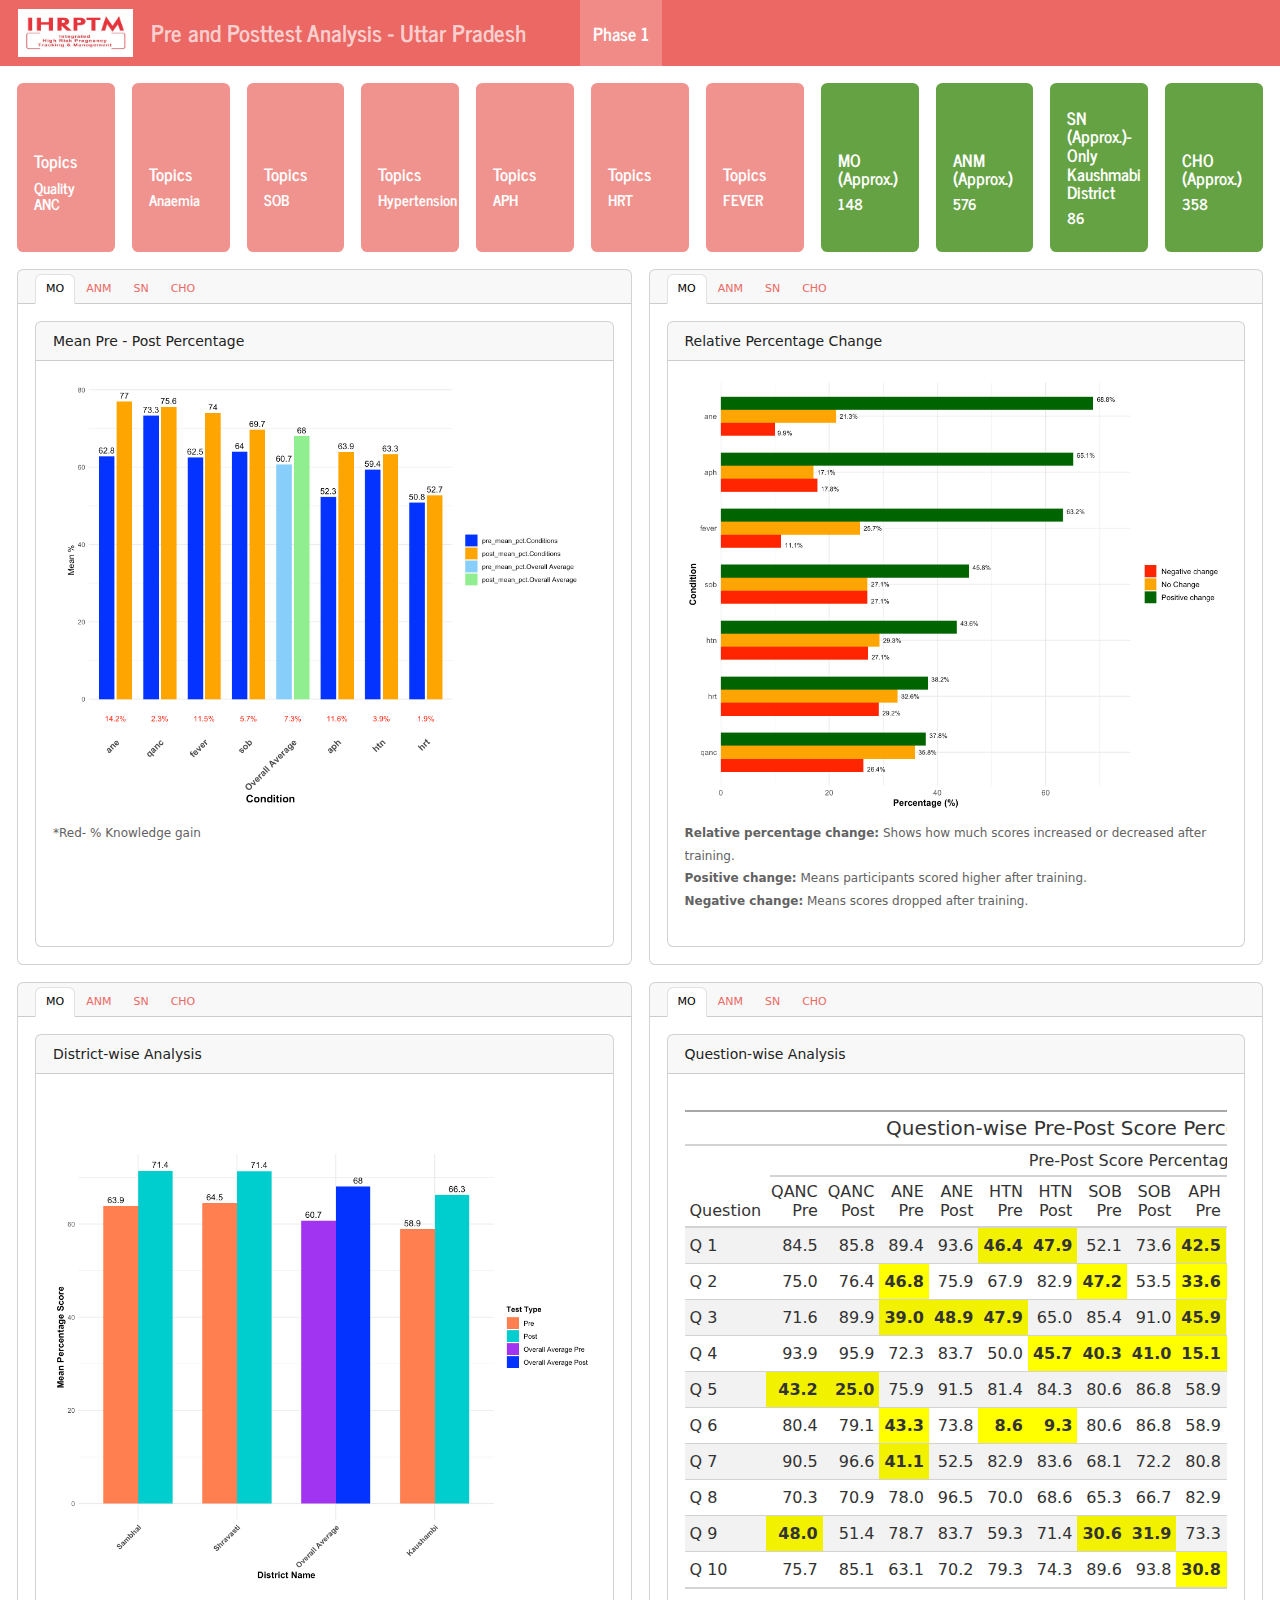
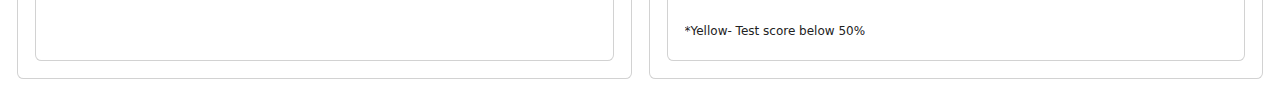
==== commit 3b5b6b85: "Removed unused images from index_files and updated dashboard" ====
--- a/up_dashboard.html
+++ b/up_dashboard.html
@@ -536,23 +536,23 @@
 </div>
 <div class="card-body html-fill-item html-fill-container">
 <div class="cell-output-display html-fill-item html-fill-container">
-<div id="rbrrzmzapj" style="padding-left:0px;padding-right:0px;padding-top:10px;padding-bottom:10px;overflow-x:auto;overflow-y:auto;width:auto;height:auto;" class="html-fill-item html-fill-container">
-<style>#rbrrzmzapj table {
+<div id="tolmenvztv" style="padding-left:0px;padding-right:0px;padding-top:10px;padding-bottom:10px;overflow-x:auto;overflow-y:auto;width:auto;height:auto;" class="html-fill-item html-fill-container">
+<style>#tolmenvztv table {
   font-family: system-ui, 'Segoe UI', Roboto, Helvetica, Arial, sans-serif, 'Apple Color Emoji', 'Segoe UI Emoji', 'Segoe UI Symbol', 'Noto Color Emoji';
   -webkit-font-smoothing: antialiased;
   -moz-osx-font-smoothing: grayscale;
 }
 
-#rbrrzmzapj thead, #rbrrzmzapj tbody, #rbrrzmzapj tfoot, #rbrrzmzapj tr, #rbrrzmzapj td, #rbrrzmzapj th {
+#tolmenvztv thead, #tolmenvztv tbody, #tolmenvztv tfoot, #tolmenvztv tr, #tolmenvztv td, #tolmenvztv th {
   border-style: none;
 }
 
-#rbrrzmzapj p {
+#tolmenvztv p {
   margin: 0;
   padding: 0;
 }
 
-#rbrrzmzapj .gt_table {
+#tolmenvztv .gt_table {
   display: table;
   border-collapse: collapse;
   line-height: normal;
@@ -578,12 +578,12 @@
   border-left-color: #D3D3D3;
 }
 
-#rbrrzmzapj .gt_caption {
+#tolmenvztv .gt_caption {
   padding-top: 4px;
   padding-bottom: 4px;
 }
 
-#rbrrzmzapj .gt_title {
+#tolmenvztv .gt_title {
   color: #333333;
   font-size: 125%;
   font-weight: initial;
@@ -595,7 +595,7 @@
   border-bottom-width: 0;
 }
 
-#rbrrzmzapj .gt_subtitle {
+#tolmenvztv .gt_subtitle {
   color: #333333;
   font-size: 85%;
   font-weight: initial;
@@ -607,7 +607,7 @@
   border-top-width: 0;
 }
 
-#rbrrzmzapj .gt_heading {
+#tolmenvztv .gt_heading {
   background-color: #FFFFFF;
   text-align: center;
   border-bottom-color: #FFFFFF;
@@ -619,13 +619,13 @@
   border-right-color: #D3D3D3;
 }
 
-#rbrrzmzapj .gt_bottom_border {
+#tolmenvztv .gt_bottom_border {
   border-bottom-style: solid;
   border-bottom-width: 2px;
   border-bottom-color: #D3D3D3;
 }
 
-#rbrrzmzapj .gt_col_headings {
+#tolmenvztv .gt_col_headings {
   border-top-style: solid;
   border-top-width: 2px;
   border-top-color: #D3D3D3;
@@ -640,7 +640,7 @@
   border-right-color: #D3D3D3;
 }
 
-#rbrrzmzapj .gt_col_heading {
+#tolmenvztv .gt_col_heading {
   color: #333333;
   background-color: #FFFFFF;
   font-size: 100%;
@@ -660,7 +660,7 @@
   overflow-x: hidden;
 }
 
-#rbrrzmzapj .gt_column_spanner_outer {
+#tolmenvztv .gt_column_spanner_outer {
   color: #333333;
   background-color: #FFFFFF;
   font-size: 100%;
@@ -672,15 +672,15 @@
   padding-right: 4px;
 }
 
-#rbrrzmzapj .gt_column_spanner_outer:first-child {
+#tolmenvztv .gt_column_spanner_outer:first-child {
   padding-left: 0;
 }
 
-#rbrrzmzapj .gt_column_spanner_outer:last-child {
+#tolmenvztv .gt_column_spanner_outer:last-child {
   padding-right: 0;
 }
 
-#rbrrzmzapj .gt_column_spanner {
+#tolmenvztv .gt_column_spanner {
   border-bottom-style: solid;
   border-bottom-width: 2px;
   border-bottom-color: #D3D3D3;
@@ -692,11 +692,11 @@
   width: 100%;
 }
 
-#rbrrzmzapj .gt_spanner_row {
+#tolmenvztv .gt_spanner_row {
   border-bottom-style: hidden;
 }
 
-#rbrrzmzapj .gt_group_heading {
+#tolmenvztv .gt_group_heading {
   padding-top: 8px;
   padding-bottom: 8px;
   padding-left: 5px;
@@ -722,7 +722,7 @@
   text-align: left;
 }
 
-#rbrrzmzapj .gt_empty_group_heading {
+#tolmenvztv .gt_empty_group_heading {
   padding: 0.5px;
   color: #333333;
   background-color: #FFFFFF;
@@ -737,15 +737,15 @@
   vertical-align: middle;
 }
 
-#rbrrzmzapj .gt_from_md > :first-child {
+#tolmenvztv .gt_from_md > :first-child {
   margin-top: 0;
 }
 
-#rbrrzmzapj .gt_from_md > :last-child {
+#tolmenvztv .gt_from_md > :last-child {
   margin-bottom: 0;
 }
 
-#rbrrzmzapj .gt_row {
+#tolmenvztv .gt_row {
   padding-top: 8px;
   padding-bottom: 8px;
   padding-left: 5px;
@@ -764,7 +764,7 @@
   overflow-x: hidden;
 }
 
-#rbrrzmzapj .gt_stub {
+#tolmenvztv .gt_stub {
   color: #333333;
   background-color: #FFFFFF;
   font-size: 100%;
@@ -777,7 +777,7 @@
   padding-right: 5px;
 }
 
-#rbrrzmzapj .gt_stub_row_group {
+#tolmenvztv .gt_stub_row_group {
   color: #333333;
   background-color: #FFFFFF;
   font-size: 100%;
@@ -791,15 +791,15 @@
   vertical-align: top;
 }
 
-#rbrrzmzapj .gt_row_group_first td {
+#tolmenvztv .gt_row_group_first td {
   border-top-width: 2px;
 }
 
-#rbrrzmzapj .gt_row_group_first th {
+#tolmenvztv .gt_row_group_first th {
   border-top-width: 2px;
 }
 
-#rbrrzmzapj .gt_summary_row {
+#tolmenvztv .gt_summary_row {
   color: #333333;
   background-color: #FFFFFF;
   text-transform: inherit;
@@ -809,16 +809,16 @@
   padding-right: 5px;
 }
 
-#rbrrzmzapj .gt_first_summary_row {
+#tolmenvztv .gt_first_summary_row {
   border-top-style: solid;
   border-top-color: #D3D3D3;
 }
 
-#rbrrzmzapj .gt_first_summary_row.thick {
+#tolmenvztv .gt_first_summary_row.thick {
   border-top-width: 2px;
 }
 
-#rbrrzmzapj .gt_last_summary_row {
+#tolmenvztv .gt_last_summary_row {
   padding-top: 8px;
   padding-bottom: 8px;
   padding-left: 5px;
@@ -828,7 +828,7 @@
   border-bottom-color: #D3D3D3;
 }
 
-#rbrrzmzapj .gt_grand_summary_row {
+#tolmenvztv .gt_grand_summary_row {
   color: #333333;
   background-color: #FFFFFF;
   text-transform: inherit;
@@ -838,7 +838,7 @@
   padding-right: 5px;
 }
 
-#rbrrzmzapj .gt_first_grand_summary_row {
+#tolmenvztv .gt_first_grand_summary_row {
   padding-top: 8px;
   padding-bottom: 8px;
   padding-left: 5px;
@@ -848,7 +848,7 @@
   border-top-color: #D3D3D3;
 }
 
-#rbrrzmzapj .gt_last_grand_summary_row_top {
+#tolmenvztv .gt_last_grand_summary_row_top {
   padding-top: 8px;
   padding-bottom: 8px;
   padding-left: 5px;
@@ -858,11 +858,11 @@
   border-bottom-color: #D3D3D3;
 }
 
-#rbrrzmzapj .gt_striped {
+#tolmenvztv .gt_striped {
   background-color: rgba(128, 128, 128, 0.05);
 }
 
-#rbrrzmzapj .gt_table_body {
+#tolmenvztv .gt_table_body {
   border-top-style: solid;
   border-top-width: 2px;
   border-top-color: #D3D3D3;
@@ -871,7 +871,7 @@
   border-bottom-color: #D3D3D3;
 }
 
-#rbrrzmzapj .gt_footnotes {
+#tolmenvztv .gt_footnotes {
   color: #333333;
   background-color: #FFFFFF;
   border-bottom-style: none;
@@ -885,7 +885,7 @@
   border-right-color: #D3D3D3;
 }
 
-#rbrrzmzapj .gt_footnote {
+#tolmenvztv .gt_footnote {
   margin: 0px;
   font-size: 90%;
   padding-top: 4px;
@@ -894,7 +894,7 @@
   padding-right: 5px;
 }
 
-#rbrrzmzapj .gt_sourcenotes {
+#tolmenvztv .gt_sourcenotes {
   color: #333333;
   background-color: #FFFFFF;
   border-bottom-style: none;
@@ -908,7 +908,7 @@
   border-right-color: #D3D3D3;
 }
 
-#rbrrzmzapj .gt_sourcenote {
+#tolmenvztv .gt_sourcenote {
   font-size: 90%;
   padding-top: 4px;
   padding-bottom: 4px;
@@ -916,72 +916,72 @@
   padding-right: 5px;
 }
 
-#rbrrzmzapj .gt_left {
+#tolmenvztv .gt_left {
   text-align: left;
 }
 
-#rbrrzmzapj .gt_center {
+#tolmenvztv .gt_center {
   text-align: center;
 }
 
-#rbrrzmzapj .gt_right {
+#tolmenvztv .gt_right {
   text-align: right;
   font-variant-numeric: tabular-nums;
 }
 
-#rbrrzmzapj .gt_font_normal {
+#tolmenvztv .gt_font_normal {
   font-weight: normal;
 }
 
-#rbrrzmzapj .gt_font_bold {
+#tolmenvztv .gt_font_bold {
   font-weight: bold;
 }
 
-#rbrrzmzapj .gt_font_italic {
+#tolmenvztv .gt_font_italic {
   font-style: italic;
 }
 
-#rbrrzmzapj .gt_super {
+#tolmenvztv .gt_super {
   font-size: 65%;
 }
 
-#rbrrzmzapj .gt_footnote_marks {
+#tolmenvztv .gt_footnote_marks {
   font-size: 75%;
   vertical-align: 0.4em;
   position: initial;
 }
 
-#rbrrzmzapj .gt_asterisk {
+#tolmenvztv .gt_asterisk {
   font-size: 100%;
   vertical-align: 0;
 }
 
-#rbrrzmzapj .gt_indent_1 {
+#tolmenvztv .gt_indent_1 {
   text-indent: 5px;
 }
 
-#rbrrzmzapj .gt_indent_2 {
+#tolmenvztv .gt_indent_2 {
   text-indent: 10px;
 }
 
-#rbrrzmzapj .gt_indent_3 {
+#tolmenvztv .gt_indent_3 {
   text-indent: 15px;
 }
 
-#rbrrzmzapj .gt_indent_4 {
+#tolmenvztv .gt_indent_4 {
   text-indent: 20px;
 }
 
-#rbrrzmzapj .gt_indent_5 {
+#tolmenvztv .gt_indent_5 {
   text-indent: 25px;
 }
 
-#rbrrzmzapj .katex-display {
+#tolmenvztv .katex-display {
   display: inline-flex !important;
   margin-bottom: 0.75em !important;
 }
 
-#rbrrzmzapj div.Reactable > div.rt-table > div.rt-thead > div.rt-tr.rt-tr-group-header > div.rt-th-group:after {
+#tolmenvztv div.Reactable > div.rt-table > div.rt-thead > div.rt-tr.rt-tr-group-header > div.rt-th-group:after {
   height: 0px !important;
 }
 </style>
@@ -1224,23 +1224,23 @@
 </div>
 <div class="card-body html-fill-item html-fill-container">
 <div class="cell-output-display html-fill-item html-fill-container">
-<div id="qdfjwdtnxw" style="padding-left:0px;padding-right:0px;padding-top:10px;padding-bottom:10px;overflow-x:auto;overflow-y:auto;width:auto;height:auto;" class="html-fill-item html-fill-container">
-<style>#qdfjwdtnxw table {
+<div id="mxigtbsmmq" style="padding-left:0px;padding-right:0px;padding-top:10px;padding-bottom:10px;overflow-x:auto;overflow-y:auto;width:auto;height:auto;" class="html-fill-item html-fill-container">
+<style>#mxigtbsmmq table {
   font-family: system-ui, 'Segoe UI', Roboto, Helvetica, Arial, sans-serif, 'Apple Color Emoji', 'Segoe UI Emoji', 'Segoe UI Symbol', 'Noto Color Emoji';
   -webkit-font-smoothing: antialiased;
   -moz-osx-font-smoothing: grayscale;
 }
 
-#qdfjwdtnxw thead, #qdfjwdtnxw tbody, #qdfjwdtnxw tfoot, #qdfjwdtnxw tr, #qdfjwdtnxw td, #qdfjwdtnxw th {
+#mxigtbsmmq thead, #mxigtbsmmq tbody, #mxigtbsmmq tfoot, #mxigtbsmmq tr, #mxigtbsmmq td, #mxigtbsmmq th {
   border-style: none;
 }
 
-#qdfjwdtnxw p {
+#mxigtbsmmq p {
   margin: 0;
   padding: 0;
 }
 
-#qdfjwdtnxw .gt_table {
+#mxigtbsmmq .gt_table {
   display: table;
   border-collapse: collapse;
   line-height: normal;
@@ -1266,12 +1266,12 @@
   border-left-color: #D3D3D3;
 }
 
-#qdfjwdtnxw .gt_caption {
+#mxigtbsmmq .gt_caption {
   padding-top: 4px;
   padding-bottom: 4px;
 }
 
-#qdfjwdtnxw .gt_title {
+#mxigtbsmmq .gt_title {
   color: #333333;
   font-size: 125%;
   font-weight: initial;
@@ -1283,7 +1283,7 @@
   border-bottom-width: 0;
 }
 
-#qdfjwdtnxw .gt_subtitle {
+#mxigtbsmmq .gt_subtitle {
   color: #333333;
   font-size: 85%;
   font-weight: initial;
@@ -1295,7 +1295,7 @@
   border-top-width: 0;
 }
 
-#qdfjwdtnxw .gt_heading {
+#mxigtbsmmq .gt_heading {
   background-color: #FFFFFF;
   text-align: center;
   border-bottom-color: #FFFFFF;
@@ -1307,13 +1307,13 @@
   border-right-color: #D3D3D3;
 }
 
-#qdfjwdtnxw .gt_bottom_border {
+#mxigtbsmmq .gt_bottom_border {
   border-bottom-style: solid;
   border-bottom-width: 2px;
   border-bottom-color: #D3D3D3;
 }
 
-#qdfjwdtnxw .gt_col_headings {
+#mxigtbsmmq .gt_col_headings {
   border-top-style: solid;
   border-top-width: 2px;
   border-top-color: #D3D3D3;
@@ -1328,7 +1328,7 @@
   border-right-color: #D3D3D3;
 }
 
-#qdfjwdtnxw .gt_col_heading {
+#mxigtbsmmq .gt_col_heading {
   color: #333333;
   background-color: #FFFFFF;
   font-size: 100%;
@@ -1348,7 +1348,7 @@
   overflow-x: hidden;
 }
 
-#qdfjwdtnxw .gt_column_spanner_outer {
+#mxigtbsmmq .gt_column_spanner_outer {
   color: #333333;
   background-color: #FFFFFF;
   font-size: 100%;
@@ -1360,15 +1360,15 @@
   padding-right: 4px;
 }
 
-#qdfjwdtnxw .gt_column_spanner_outer:first-child {
+#mxigtbsmmq .gt_column_spanner_outer:first-child {
   padding-left: 0;
 }
 
-#qdfjwdtnxw .gt_column_spanner_outer:last-child {
+#mxigtbsmmq .gt_column_spanner_outer:last-child {
   padding-right: 0;
 }
 
-#qdfjwdtnxw .gt_column_spanner {
+#mxigtbsmmq .gt_column_spanner {
   border-bottom-style: solid;
   border-bottom-width: 2px;
   border-bottom-color: #D3D3D3;
@@ -1380,11 +1380,11 @@
   width: 100%;
 }
 
-#qdfjwdtnxw .gt_spanner_row {
+#mxigtbsmmq .gt_spanner_row {
   border-bottom-style: hidden;
 }
 
-#qdfjwdtnxw .gt_group_heading {
+#mxigtbsmmq .gt_group_heading {
   padding-top: 8px;
   padding-bottom: 8px;
   padding-left: 5px;
@@ -1410,7 +1410,7 @@
   text-align: left;
 }
 
-#qdfjwdtnxw .gt_empty_group_heading {
+#mxigtbsmmq .gt_empty_group_heading {
   padding: 0.5px;
   color: #333333;
   background-color: #FFFFFF;
@@ -1425,15 +1425,15 @@
   vertical-align: middle;
 }
 
-#qdfjwdtnxw .gt_from_md > :first-child {
+#mxigtbsmmq .gt_from_md > :first-child {
   margin-top: 0;
 }
 
-#qdfjwdtnxw .gt_from_md > :last-child {
+#mxigtbsmmq .gt_from_md > :last-child {
   margin-bottom: 0;
 }
 
-#qdfjwdtnxw .gt_row {
+#mxigtbsmmq .gt_row {
   padding-top: 8px;
   padding-bottom: 8px;
   padding-left: 5px;
@@ -1452,7 +1452,7 @@
   overflow-x: hidden;
 }
 
-#qdfjwdtnxw .gt_stub {
+#mxigtbsmmq .gt_stub {
   color: #333333;
   background-color: #FFFFFF;
   font-size: 100%;
@@ -1465,7 +1465,7 @@
   padding-right: 5px;
 }
 
-#qdfjwdtnxw .gt_stub_row_group {
+#mxigtbsmmq .gt_stub_row_group {
   color: #333333;
   background-color: #FFFFFF;
   font-size: 100%;
@@ -1479,15 +1479,15 @@
   vertical-align: top;
 }
 
-#qdfjwdtnxw .gt_row_group_first td {
+#mxigtbsmmq .gt_row_group_first td {
   border-top-width: 2px;
 }
 
-#qdfjwdtnxw .gt_row_group_first th {
+#mxigtbsmmq .gt_row_group_first th {
   border-top-width: 2px;
 }
 
-#qdfjwdtnxw .gt_summary_row {
+#mxigtbsmmq .gt_summary_row {
   color: #333333;
   background-color: #FFFFFF;
   text-transform: inherit;
@@ -1497,16 +1497,16 @@
   padding-right: 5px;
 }
 
-#qdfjwdtnxw .gt_first_summary_row {
+#mxigtbsmmq .gt_first_summary_row {
   border-top-style: solid;
   border-top-color: #D3D3D3;
 }
 
-#qdfjwdtnxw .gt_first_summary_row.thick {
+#mxigtbsmmq .gt_first_summary_row.thick {
   border-top-width: 2px;
 }
 
-#qdfjwdtnxw .gt_last_summary_row {
+#mxigtbsmmq .gt_last_summary_row {
   padding-top: 8px;
   padding-bottom: 8px;
   padding-left: 5px;
@@ -1516,7 +1516,7 @@
   border-bottom-color: #D3D3D3;
 }
 
-#qdfjwdtnxw .gt_grand_summary_row {
+#mxigtbsmmq .gt_grand_summary_row {
   color: #333333;
   background-color: #FFFFFF;
   text-transform: inherit;
@@ -1526,7 +1526,7 @@
   padding-right: 5px;
 }
 
-#qdfjwdtnxw .gt_first_grand_summary_row {
+#mxigtbsmmq .gt_first_grand_summary_row {
   padding-top: 8px;
   padding-bottom: 8px;
   padding-left: 5px;
@@ -1536,7 +1536,7 @@
   border-top-color: #D3D3D3;
 }
 
-#qdfjwdtnxw .gt_last_grand_summary_row_top {
+#mxigtbsmmq .gt_last_grand_summary_row_top {
   padding-top: 8px;
   padding-bottom: 8px;
   padding-left: 5px;
@@ -1546,11 +1546,11 @@
   border-bottom-color: #D3D3D3;
 }
 
-#qdfjwdtnxw .gt_striped {
+#mxigtbsmmq .gt_striped {
   background-color: rgba(128, 128, 128, 0.05);
 }
 
-#qdfjwdtnxw .gt_table_body {
+#mxigtbsmmq .gt_table_body {
   border-top-style: solid;
   border-top-width: 2px;
   border-top-color: #D3D3D3;
@@ -1559,7 +1559,7 @@
   border-bottom-color: #D3D3D3;
 }
 
-#qdfjwdtnxw .gt_footnotes {
+#mxigtbsmmq .gt_footnotes {
   color: #333333;
   background-color: #FFFFFF;
   border-bottom-style: none;
@@ -1573,7 +1573,7 @@
   border-right-color: #D3D3D3;
 }
 
-#qdfjwdtnxw .gt_footnote {
+#mxigtbsmmq .gt_footnote {
   margin: 0px;
   font-size: 90%;
   padding-top: 4px;
@@ -1582,7 +1582,7 @@
   padding-right: 5px;
 }
 
-#qdfjwdtnxw .gt_sourcenotes {
+#mxigtbsmmq .gt_sourcenotes {
   color: #333333;
   background-color: #FFFFFF;
   border-bottom-style: none;
@@ -1596,7 +1596,7 @@
   border-right-color: #D3D3D3;
 }
 
-#qdfjwdtnxw .gt_sourcenote {
+#mxigtbsmmq .gt_sourcenote {
   font-size: 90%;
   padding-top: 4px;
   padding-bottom: 4px;
@@ -1604,72 +1604,72 @@
   padding-right: 5px;
 }
 
-#qdfjwdtnxw .gt_left {
+#mxigtbsmmq .gt_left {
   text-align: left;
 }
 
-#qdfjwdtnxw .gt_center {
+#mxigtbsmmq .gt_center {
   text-align: center;
 }
 
-#qdfjwdtnxw .gt_right {
+#mxigtbsmmq .gt_right {
   text-align: right;
   font-variant-numeric: tabular-nums;
 }
 
-#qdfjwdtnxw .gt_font_normal {
+#mxigtbsmmq .gt_font_normal {
   font-weight: normal;
 }
 
-#qdfjwdtnxw .gt_font_bold {
+#mxigtbsmmq .gt_font_bold {
   font-weight: bold;
 }
 
-#qdfjwdtnxw .gt_font_italic {
+#mxigtbsmmq .gt_font_italic {
   font-style: italic;
 }
 
-#qdfjwdtnxw .gt_super {
+#mxigtbsmmq .gt_super {
   font-size: 65%;
 }
 
-#qdfjwdtnxw .gt_footnote_marks {
+#mxigtbsmmq .gt_footnote_marks {
   font-size: 75%;
   vertical-align: 0.4em;
   position: initial;
 }
 
-#qdfjwdtnxw .gt_asterisk {
+#mxigtbsmmq .gt_asterisk {
   font-size: 100%;
   vertical-align: 0;
 }
 
-#qdfjwdtnxw .gt_indent_1 {
+#mxigtbsmmq .gt_indent_1 {
   text-indent: 5px;
 }
 
-#qdfjwdtnxw .gt_indent_2 {
+#mxigtbsmmq .gt_indent_2 {
   text-indent: 10px;
 }
 
-#qdfjwdtnxw .gt_indent_3 {
+#mxigtbsmmq .gt_indent_3 {
   text-indent: 15px;
 }
 
-#qdfjwdtnxw .gt_indent_4 {
+#mxigtbsmmq .gt_indent_4 {
   text-indent: 20px;
 }
 
-#qdfjwdtnxw .gt_indent_5 {
+#mxigtbsmmq .gt_indent_5 {
   text-indent: 25px;
 }
 
-#qdfjwdtnxw .katex-display {
+#mxigtbsmmq .katex-display {
   display: inline-flex !important;
   margin-bottom: 0.75em !important;
 }
 
-#qdfjwdtnxw div.Reactable > div.rt-table > div.rt-thead > div.rt-tr.rt-tr-group-header > div.rt-th-group:after {
+#mxigtbsmmq div.Reactable > div.rt-table > div.rt-thead > div.rt-tr.rt-tr-group-header > div.rt-th-group:after {
   height: 0px !important;
 }
 </style>
@@ -1912,23 +1912,23 @@
 </div>
 <div class="card-body html-fill-item html-fill-container">
 <div class="cell-output-display html-fill-item html-fill-container">
-<div id="abpvupxxry" style="padding-left:0px;padding-right:0px;padding-top:10px;padding-bottom:10px;overflow-x:auto;overflow-y:auto;width:auto;height:auto;" class="html-fill-item html-fill-container">
-<style>#abpvupxxry table {
+<div id="uyxspberla" style="padding-left:0px;padding-right:0px;padding-top:10px;padding-bottom:10px;overflow-x:auto;overflow-y:auto;width:auto;height:auto;" class="html-fill-item html-fill-container">
+<style>#uyxspberla table {
   font-family: system-ui, 'Segoe UI', Roboto, Helvetica, Arial, sans-serif, 'Apple Color Emoji', 'Segoe UI Emoji', 'Segoe UI Symbol', 'Noto Color Emoji';
   -webkit-font-smoothing: antialiased;
   -moz-osx-font-smoothing: grayscale;
 }
 
-#abpvupxxry thead, #abpvupxxry tbody, #abpvupxxry tfoot, #abpvupxxry tr, #abpvupxxry td, #abpvupxxry th {
+#uyxspberla thead, #uyxspberla tbody, #uyxspberla tfoot, #uyxspberla tr, #uyxspberla td, #uyxspberla th {
   border-style: none;
 }
 
-#abpvupxxry p {
+#uyxspberla p {
   margin: 0;
   padding: 0;
 }
 
-#abpvupxxry .gt_table {
+#uyxspberla .gt_table {
   display: table;
   border-collapse: collapse;
   line-height: normal;
@@ -1954,12 +1954,12 @@
   border-left-color: #D3D3D3;
 }
 
-#abpvupxxry .gt_caption {
+#uyxspberla .gt_caption {
   padding-top: 4px;
   padding-bottom: 4px;
 }
 
-#abpvupxxry .gt_title {
+#uyxspberla .gt_title {
   color: #333333;
   font-size: 125%;
   font-weight: initial;
@@ -1971,7 +1971,7 @@
   border-bottom-width: 0;
 }
 
-#abpvupxxry .gt_subtitle {
+#uyxspberla .gt_subtitle {
   color: #333333;
   font-size: 85%;
   font-weight: initial;
@@ -1983,7 +1983,7 @@
   border-top-width: 0;
 }
 
-#abpvupxxry .gt_heading {
+#uyxspberla .gt_heading {
   background-color: #FFFFFF;
   text-align: center;
   border-bottom-color: #FFFFFF;
@@ -1995,13 +1995,13 @@
   border-right-color: #D3D3D3;
 }
 
-#abpvupxxry .gt_bottom_border {
+#uyxspberla .gt_bottom_border {
   border-bottom-style: solid;
   border-bottom-width: 2px;
   border-bottom-color: #D3D3D3;
 }
 
-#abpvupxxry .gt_col_headings {
+#uyxspberla .gt_col_headings {
   border-top-style: solid;
   border-top-width: 2px;
   border-top-color: #D3D3D3;
@@ -2016,7 +2016,7 @@
   border-right-color: #D3D3D3;
 }
 
-#abpvupxxry .gt_col_heading {
+#uyxspberla .gt_col_heading {
   color: #333333;
   background-color: #FFFFFF;
   font-size: 100%;
@@ -2036,7 +2036,7 @@
   overflow-x: hidden;
 }
 
-#abpvupxxry .gt_column_spanner_outer {
+#uyxspberla .gt_column_spanner_outer {
   color: #333333;
   background-color: #FFFFFF;
   font-size: 100%;
@@ -2048,15 +2048,15 @@
   padding-right: 4px;
 }
 
-#abpvupxxry .gt_column_spanner_outer:first-child {
+#uyxspberla .gt_column_spanner_outer:first-child {
   padding-left: 0;
 }
 
-#abpvupxxry .gt_column_spanner_outer:last-child {
+#uyxspberla .gt_column_spanner_outer:last-child {
   padding-right: 0;
 }
 
-#abpvupxxry .gt_column_spanner {
+#uyxspberla .gt_column_spanner {
   border-bottom-style: solid;
   border-bottom-width: 2px;
   border-bottom-color: #D3D3D3;
@@ -2068,11 +2068,11 @@
   width: 100%;
 }
 
-#abpvupxxry .gt_spanner_row {
+#uyxspberla .gt_spanner_row {
   border-bottom-style: hidden;
 }
 
-#abpvupxxry .gt_group_heading {
+#uyxspberla .gt_group_heading {
   padding-top: 8px;
   padding-bottom: 8px;
   padding-left: 5px;
@@ -2098,7 +2098,7 @@
   text-align: left;
 }
 
-#abpvupxxry .gt_empty_group_heading {
+#uyxspberla .gt_empty_group_heading {
   padding: 0.5px;
   color: #333333;
   background-color: #FFFFFF;
@@ -2113,15 +2113,15 @@
   vertical-align: middle;
 }
 
-#abpvupxxry .gt_from_md > :first-child {
+#uyxspberla .gt_from_md > :first-child {
   margin-top: 0;
 }
 
-#abpvupxxry .gt_from_md > :last-child {
+#uyxspberla .gt_from_md > :last-child {
   margin-bottom: 0;
 }
 
-#abpvupxxry .gt_row {
+#uyxspberla .gt_row {
   padding-top: 8px;
   padding-bottom: 8px;
   padding-left: 5px;
@@ -2140,7 +2140,7 @@
   overflow-x: hidden;
 }
 
-#abpvupxxry .gt_stub {
+#uyxspberla .gt_stub {
   color: #333333;
   background-color: #FFFFFF;
   font-size: 100%;
@@ -2153,7 +2153,7 @@
   padding-right: 5px;
 }
 
-#abpvupxxry .gt_stub_row_group {
+#uyxspberla .gt_stub_row_group {
   color: #333333;
   background-color: #FFFFFF;
   font-size: 100%;
@@ -2167,15 +2167,15 @@
   vertical-align: top;
 }
 
-#abpvupxxry .gt_row_group_first td {
+#uyxspberla .gt_row_group_first td {
   border-top-width: 2px;
 }
 
-#abpvupxxry .gt_row_group_first th {
+#uyxspberla .gt_row_group_first th {
   border-top-width: 2px;
 }
 
-#abpvupxxry .gt_summary_row {
+#uyxspberla .gt_summary_row {
   color: #333333;
   background-color: #FFFFFF;
   text-transform: inherit;
@@ -2185,16 +2185,16 @@
   padding-right: 5px;
 }
 
-#abpvupxxry .gt_first_summary_row {
+#uyxspberla .gt_first_summary_row {
   border-top-style: solid;
   border-top-color: #D3D3D3;
 }
 
-#abpvupxxry .gt_first_summary_row.thick {
+#uyxspberla .gt_first_summary_row.thick {
   border-top-width: 2px;
 }
 
-#abpvupxxry .gt_last_summary_row {
+#uyxspberla .gt_last_summary_row {
   padding-top: 8px;
   padding-bottom: 8px;
   padding-left: 5px;
@@ -2204,7 +2204,7 @@
   border-bottom-color: #D3D3D3;
 }
 
-#abpvupxxry .gt_grand_summary_row {
+#uyxspberla .gt_grand_summary_row {
   color: #333333;
   background-color: #FFFFFF;
   text-transform: inherit;
@@ -2214,7 +2214,7 @@
   padding-right: 5px;
 }
 
-#abpvupxxry .gt_first_grand_summary_row {
+#uyxspberla .gt_first_grand_summary_row {
   padding-top: 8px;
   padding-bottom: 8px;
   padding-left: 5px;
@@ -2224,7 +2224,7 @@
   border-top-color: #D3D3D3;
 }
 
-#abpvupxxry .gt_last_grand_summary_row_top {
+#uyxspberla .gt_last_grand_summary_row_top {
   padding-top: 8px;
   padding-bottom: 8px;
   padding-left: 5px;
@@ -2234,11 +2234,11 @@
   border-bottom-color: #D3D3D3;
 }
 
-#abpvupxxry .gt_striped {
+#uyxspberla .gt_striped {
   background-color: rgba(128, 128, 128, 0.05);
 }
 
-#abpvupxxry .gt_table_body {
+#uyxspberla .gt_table_body {
   border-top-style: solid;
   border-top-width: 2px;
   border-top-color: #D3D3D3;
@@ -2247,7 +2247,7 @@
   border-bottom-color: #D3D3D3;
 }
 
-#abpvupxxry .gt_footnotes {
+#uyxspberla .gt_footnotes {
   color: #333333;
   background-color: #FFFFFF;
   border-bottom-style: none;
@@ -2261,7 +2261,7 @@
   border-right-color: #D3D3D3;
 }
 
-#abpvupxxry .gt_footnote {
+#uyxspberla .gt_footnote {
   margin: 0px;
   font-size: 90%;
   padding-top: 4px;
@@ -2270,7 +2270,7 @@
   padding-right: 5px;
 }
 
-#abpvupxxry .gt_sourcenotes {
+#uyxspberla .gt_sourcenotes {
   color: #333333;
   background-color: #FFFFFF;
   border-bottom-style: none;
@@ -2284,7 +2284,7 @@
   border-right-color: #D3D3D3;
 }
 
-#abpvupxxry .gt_sourcenote {
+#uyxspberla .gt_sourcenote {
   font-size: 90%;
   padding-top: 4px;
   padding-bottom: 4px;
@@ -2292,72 +2292,72 @@
   padding-right: 5px;
 }
 
-#abpvupxxry .gt_left {
+#uyxspberla .gt_left {
   text-align: left;
 }
 
-#abpvupxxry .gt_center {
+#uyxspberla .gt_center {
   text-align: center;
 }
 
-#abpvupxxry .gt_right {
+#uyxspberla .gt_right {
   text-align: right;
   font-variant-numeric: tabular-nums;
 }
 
-#abpvupxxry .gt_font_normal {
+#uyxspberla .gt_font_normal {
   font-weight: normal;
 }
 
-#abpvupxxry .gt_font_bold {
+#uyxspberla .gt_font_bold {
   font-weight: bold;
 }
 
-#abpvupxxry .gt_font_italic {
+#uyxspberla .gt_font_italic {
   font-style: italic;
 }
 
-#abpvupxxry .gt_super {
+#uyxspberla .gt_super {
   font-size: 65%;
 }
 
-#abpvupxxry .gt_footnote_marks {
+#uyxspberla .gt_footnote_marks {
   font-size: 75%;
   vertical-align: 0.4em;
   position: initial;
 }
 
-#abpvupxxry .gt_asterisk {
+#uyxspberla .gt_asterisk {
   font-size: 100%;
   vertical-align: 0;
 }
 
-#abpvupxxry .gt_indent_1 {
+#uyxspberla .gt_indent_1 {
   text-indent: 5px;
 }
 
-#abpvupxxry .gt_indent_2 {
+#uyxspberla .gt_indent_2 {
   text-indent: 10px;
 }
 
-#abpvupxxry .gt_indent_3 {
+#uyxspberla .gt_indent_3 {
   text-indent: 15px;
 }
 
-#abpvupxxry .gt_indent_4 {
+#uyxspberla .gt_indent_4 {
   text-indent: 20px;
 }
 
-#abpvupxxry .gt_indent_5 {
+#uyxspberla .gt_indent_5 {
   text-indent: 25px;
 }
 
-#abpvupxxry .katex-display {
+#uyxspberla .katex-display {
   display: inline-flex !important;
   margin-bottom: 0.75em !important;
 }
 
-#abpvupxxry div.Reactable > div.rt-table > div.rt-thead > div.rt-tr.rt-tr-group-header > div.rt-th-group:after {
+#uyxspberla div.Reactable > div.rt-table > div.rt-thead > div.rt-tr.rt-tr-group-header > div.rt-th-group:after {
   height: 0px !important;
 }
 </style>
@@ -2600,23 +2600,23 @@
 </div>
 <div class="card-body html-fill-item html-fill-container">
 <div class="cell-output-display html-fill-item html-fill-container">
-<div id="iihiizomyl" style="padding-left:0px;padding-right:0px;padding-top:10px;padding-bottom:10px;overflow-x:auto;overflow-y:auto;width:auto;height:auto;" class="html-fill-item html-fill-container">
-<style>#iihiizomyl table {
+<div id="iqoynufszq" style="padding-left:0px;padding-right:0px;padding-top:10px;padding-bottom:10px;overflow-x:auto;overflow-y:auto;width:auto;height:auto;" class="html-fill-item html-fill-container">
+<style>#iqoynufszq table {
   font-family: system-ui, 'Segoe UI', Roboto, Helvetica, Arial, sans-serif, 'Apple Color Emoji', 'Segoe UI Emoji', 'Segoe UI Symbol', 'Noto Color Emoji';
   -webkit-font-smoothing: antialiased;
   -moz-osx-font-smoothing: grayscale;
 }
 
-#iihiizomyl thead, #iihiizomyl tbody, #iihiizomyl tfoot, #iihiizomyl tr, #iihiizomyl td, #iihiizomyl th {
+#iqoynufszq thead, #iqoynufszq tbody, #iqoynufszq tfoot, #iqoynufszq tr, #iqoynufszq td, #iqoynufszq th {
   border-style: none;
 }
 
-#iihiizomyl p {
+#iqoynufszq p {
   margin: 0;
   padding: 0;
 }
 
-#iihiizomyl .gt_table {
+#iqoynufszq .gt_table {
   display: table;
   border-collapse: collapse;
   line-height: normal;
@@ -2642,12 +2642,12 @@
   border-left-color: #D3D3D3;
 }
 
-#iihiizomyl .gt_caption {
+#iqoynufszq .gt_caption {
   padding-top: 4px;
   padding-bottom: 4px;
 }
 
-#iihiizomyl .gt_title {
+#iqoynufszq .gt_title {
   color: #333333;
   font-size: 125%;
   font-weight: initial;
@@ -2659,7 +2659,7 @@
   border-bottom-width: 0;
 }
 
-#iihiizomyl .gt_subtitle {
+#iqoynufszq .gt_subtitle {
   color: #333333;
   font-size: 85%;
   font-weight: initial;
@@ -2671,7 +2671,7 @@
   border-top-width: 0;
 }
 
-#iihiizomyl .gt_heading {
+#iqoynufszq .gt_heading {
   background-color: #FFFFFF;
   text-align: center;
   border-bottom-color: #FFFFFF;
@@ -2683,13 +2683,13 @@
   border-right-color: #D3D3D3;
 }
 
-#iihiizomyl .gt_bottom_border {
+#iqoynufszq .gt_bottom_border {
   border-bottom-style: solid;
   border-bottom-width: 2px;
   border-bottom-color: #D3D3D3;
 }
 
-#iihiizomyl .gt_col_headings {
+#iqoynufszq .gt_col_headings {
   border-top-style: solid;
   border-top-width: 2px;
   border-top-color: #D3D3D3;
@@ -2704,7 +2704,7 @@
   border-right-color: #D3D3D3;
 }
 
-#iihiizomyl .gt_col_heading {
+#iqoynufszq .gt_col_heading {
   color: #333333;
   background-color: #FFFFFF;
   font-size: 100%;
@@ -2724,7 +2724,7 @@
   overflow-x: hidden;
 }
 
-#iihiizomyl .gt_column_spanner_outer {
+#iqoynufszq .gt_column_spanner_outer {
   color: #333333;
   background-color: #FFFFFF;
   font-size: 100%;
@@ -2736,15 +2736,15 @@
   padding-right: 4px;
 }
 
-#iihiizomyl .gt_column_spanner_outer:first-child {
+#iqoynufszq .gt_column_spanner_outer:first-child {
   padding-left: 0;
 }
 
-#iihiizomyl .gt_column_spanner_outer:last-child {
+#iqoynufszq .gt_column_spanner_outer:last-child {
   padding-right: 0;
 }
 
-#iihiizomyl .gt_column_spanner {
+#iqoynufszq .gt_column_spanner {
   border-bottom-style: solid;
   border-bottom-width: 2px;
   border-bottom-color: #D3D3D3;
@@ -2756,11 +2756,11 @@
   width: 100%;
 }
 
-#iihiizomyl .gt_spanner_row {
+#iqoynufszq .gt_spanner_row {
   border-bottom-style: hidden;
 }
 
-#iihiizomyl .gt_group_heading {
+#iqoynufszq .gt_group_heading {
   padding-top: 8px;
   padding-bottom: 8px;
   padding-left: 5px;
@@ -2786,7 +2786,7 @@
   text-align: left;
 }
 
-#iihiizomyl .gt_empty_group_heading {
+#iqoynufszq .gt_empty_group_heading {
   padding: 0.5px;
   color: #333333;
   background-color: #FFFFFF;
@@ -2801,15 +2801,15 @@
   vertical-align: middle;
 }
 
-#iihiizomyl .gt_from_md > :first-child {
+#iqoynufszq .gt_from_md > :first-child {
   margin-top: 0;
 }
 
-#iihiizomyl .gt_from_md > :last-child {
+#iqoynufszq .gt_from_md > :last-child {
   margin-bottom: 0;
 }
 
-#iihiizomyl .gt_row {
+#iqoynufszq .gt_row {
   padding-top: 8px;
   padding-bottom: 8px;
   padding-left: 5px;
@@ -2828,7 +2828,7 @@
   overflow-x: hidden;
 }
 
-#iihiizomyl .gt_stub {
+#iqoynufszq .gt_stub {
   color: #333333;
   background-color: #FFFFFF;
   font-size: 100%;
@@ -2841,7 +2841,7 @@
   padding-right: 5px;
 }
 
-#iihiizomyl .gt_stub_row_group {
+#iqoynufszq .gt_stub_row_group {
   color: #333333;
   background-color: #FFFFFF;
   font-size: 100%;
@@ -2855,15 +2855,15 @@
   vertical-align: top;
 }
 
-#iihiizomyl .gt_row_group_first td {
+#iqoynufszq .gt_row_group_first td {
   border-top-width: 2px;
 }
 
-#iihiizomyl .gt_row_group_first th {
+#iqoynufszq .gt_row_group_first th {
   border-top-width: 2px;
 }
 
-#iihiizomyl .gt_summary_row {
+#iqoynufszq .gt_summary_row {
   color: #333333;
   background-color: #FFFFFF;
   text-transform: inherit;
@@ -2873,16 +2873,16 @@
   padding-right: 5px;
 }
 
-#iihiizomyl .gt_first_summary_row {
+#iqoynufszq .gt_first_summary_row {
   border-top-style: solid;
   border-top-color: #D3D3D3;
 }
 
-#iihiizomyl .gt_first_summary_row.thick {
+#iqoynufszq .gt_first_summary_row.thick {
   border-top-width: 2px;
 }
 
-#iihiizomyl .gt_last_summary_row {
+#iqoynufszq .gt_last_summary_row {
   padding-top: 8px;
   padding-bottom: 8px;
   padding-left: 5px;
@@ -2892,7 +2892,7 @@
   border-bottom-color: #D3D3D3;
 }
 
-#iihiizomyl .gt_grand_summary_row {
+#iqoynufszq .gt_grand_summary_row {
   color: #333333;
   background-color: #FFFFFF;
   text-transform: inherit;
@@ -2902,7 +2902,7 @@
   padding-right: 5px;
 }
 
-#iihiizomyl .gt_first_grand_summary_row {
+#iqoynufszq .gt_first_grand_summary_row {
   padding-top: 8px;
   padding-bottom: 8px;
   padding-left: 5px;
@@ -2912,7 +2912,7 @@
   border-top-color: #D3D3D3;
 }
 
-#iihiizomyl .gt_last_grand_summary_row_top {
+#iqoynufszq .gt_last_grand_summary_row_top {
   padding-top: 8px;
   padding-bottom: 8px;
   padding-left: 5px;
@@ -2922,11 +2922,11 @@
   border-bottom-color: #D3D3D3;
 }
 
-#iihiizomyl .gt_striped {
+#iqoynufszq .gt_striped {
   background-color: rgba(128, 128, 128, 0.05);
 }
 
-#iihiizomyl .gt_table_body {
+#iqoynufszq .gt_table_body {
   border-top-style: solid;
   border-top-width: 2px;
   border-top-color: #D3D3D3;
@@ -2935,7 +2935,7 @@
   border-bottom-color: #D3D3D3;
 }
 
-#iihiizomyl .gt_footnotes {
+#iqoynufszq .gt_footnotes {
   color: #333333;
   background-color: #FFFFFF;
   border-bottom-style: none;
@@ -2949,7 +2949,7 @@
   border-right-color: #D3D3D3;
 }
 
-#iihiizomyl .gt_footnote {
+#iqoynufszq .gt_footnote {
   margin: 0px;
   font-size: 90%;
   padding-top: 4px;
@@ -2958,7 +2958,7 @@
   padding-right: 5px;
 }
 
-#iihiizomyl .gt_sourcenotes {
+#iqoynufszq .gt_sourcenotes {
   color: #333333;
   background-color: #FFFFFF;
   border-bottom-style: none;
@@ -2972,7 +2972,7 @@
   border-right-color: #D3D3D3;
 }
 
-#iihiizomyl .gt_sourcenote {
+#iqoynufszq .gt_sourcenote {
   font-size: 90%;
   padding-top: 4px;
   padding-bottom: 4px;
@@ -2980,72 +2980,72 @@
   padding-right: 5px;
 }
 
-#iihiizomyl .gt_left {
+#iqoynufszq .gt_left {
   text-align: left;
 }
 
-#iihiizomyl .gt_center {
+#iqoynufszq .gt_center {
   text-align: center;
 }
 
-#iihiizomyl .gt_right {
+#iqoynufszq .gt_right {
   text-align: right;
   font-variant-numeric: tabular-nums;
 }
 
-#iihiizomyl .gt_font_normal {
+#iqoynufszq .gt_font_normal {
   font-weight: normal;
 }
 
-#iihiizomyl .gt_font_bold {
+#iqoynufszq .gt_font_bold {
   font-weight: bold;
 }
 
-#iihiizomyl .gt_font_italic {
+#iqoynufszq .gt_font_italic {
   font-style: italic;
 }
 
-#iihiizomyl .gt_super {
+#iqoynufszq .gt_super {
   font-size: 65%;
 }
 
-#iihiizomyl .gt_footnote_marks {
+#iqoynufszq .gt_footnote_marks {
   font-size: 75%;
   vertical-align: 0.4em;
   position: initial;
 }
 
-#iihiizomyl .gt_asterisk {
+#iqoynufszq .gt_asterisk {
   font-size: 100%;
   vertical-align: 0;
 }
 
-#iihiizomyl .gt_indent_1 {
+#iqoynufszq .gt_indent_1 {
   text-indent: 5px;
 }
 
-#iihiizomyl .gt_indent_2 {
+#iqoynufszq .gt_indent_2 {
   text-indent: 10px;
 }
 
-#iihiizomyl .gt_indent_3 {
+#iqoynufszq .gt_indent_3 {
   text-indent: 15px;
 }
 
-#iihiizomyl .gt_indent_4 {
+#iqoynufszq .gt_indent_4 {
   text-indent: 20px;
 }
 
-#iihiizomyl .gt_indent_5 {
+#iqoynufszq .gt_indent_5 {
   text-indent: 25px;
 }
 
-#iihiizomyl .katex-display {
+#iqoynufszq .katex-display {
   display: inline-flex !important;
   margin-bottom: 0.75em !important;
 }
 
-#iihiizomyl div.Reactable > div.rt-table > div.rt-thead > div.rt-tr.rt-tr-group-header > div.rt-th-group:after {
+#iqoynufszq div.Reactable > div.rt-table > div.rt-thead > div.rt-tr.rt-tr-group-header > div.rt-th-group:after {
   height: 0px !important;
 }
 </style>
--- a/up_dashboard_files/libs/quarto-html/tippy.css
+++ b/up_dashboard_files/libs/quarto-html/tippy.css
@@ -0,0 +1 @@
+.tippy-box[data-animation=fade][data-state=hidden]{opacity:0}[data-tippy-root]{max-width:calc(100vw - 10px)}.tippy-box{position:relative;background-color:#333;color:#fff;border-radius:4px;font-size:14px;line-height:1.4;white-space:normal;outline:0;transition-property:transform,visibility,opacity}.tippy-box[data-placement^=top]>.tippy-arrow{bottom:0}.tippy-box[data-placement^=top]>.tippy-arrow:before{bottom:-7px;left:0;border-width:8px 8px 0;border-top-color:initial;transform-origin:center top}.tippy-box[data-placement^=bottom]>.tippy-arrow{top:0}.tippy-box[data-placement^=bottom]>.tippy-arrow:before{top:-7px;left:0;border-width:0 8px 8px;border-bottom-color:initial;transform-origin:center bottom}.tippy-box[data-placement^=left]>.tippy-arrow{right:0}.tippy-box[data-placement^=left]>.tippy-arrow:before{border-width:8px 0 8px 8px;border-left-color:initial;right:-7px;transform-origin:center left}.tippy-box[data-placement^=right]>.tippy-arrow{left:0}.tippy-box[data-placement^=right]>.tippy-arrow:before{left:-7px;border-width:8px 8px 8px 0;border-right-color:initial;transform-origin:center right}.tippy-box[data-inertia][data-state=visible]{transition-timing-function:cubic-bezier(.54,1.5,.38,1.11)}.tippy-arrow{width:16px;height:16px;color:#333}.tippy-arrow:before{content:"";position:absolute;border-color:transparent;border-style:solid}.tippy-content{position:relative;padding:5px 9px;z-index:1}--- a/up_dashboard_files/libs/quarto-html/quarto-syntax-highlighting.css
+++ b/up_dashboard_files/libs/quarto-html/quarto-syntax-highlighting.css
@@ -0,0 +1,205 @@
+/* quarto syntax highlight colors */
+:root {
+  --quarto-hl-ot-color: #003B4F;
+  --quarto-hl-at-color: #657422;
+  --quarto-hl-ss-color: #20794D;
+  --quarto-hl-an-color: #5E5E5E;
+  --quarto-hl-fu-color: #4758AB;
+  --quarto-hl-st-color: #20794D;
+  --quarto-hl-cf-color: #003B4F;
+  --quarto-hl-op-color: #5E5E5E;
+  --quarto-hl-er-color: #AD0000;
+  --quarto-hl-bn-color: #AD0000;
+  --quarto-hl-al-color: #AD0000;
+  --quarto-hl-va-color: #111111;
+  --quarto-hl-bu-color: inherit;
+  --quarto-hl-ex-color: inherit;
+  --quarto-hl-pp-color: #AD0000;
+  --quarto-hl-in-color: #5E5E5E;
+  --quarto-hl-vs-color: #20794D;
+  --quarto-hl-wa-color: #5E5E5E;
+  --quarto-hl-do-color: #5E5E5E;
+  --quarto-hl-im-color: #00769E;
+  --quarto-hl-ch-color: #20794D;
+  --quarto-hl-dt-color: #AD0000;
+  --quarto-hl-fl-color: #AD0000;
+  --quarto-hl-co-color: #5E5E5E;
+  --quarto-hl-cv-color: #5E5E5E;
+  --quarto-hl-cn-color: #8f5902;
+  --quarto-hl-sc-color: #5E5E5E;
+  --quarto-hl-dv-color: #AD0000;
+  --quarto-hl-kw-color: #003B4F;
+}
+
+/* other quarto variables */
+:root {
+  --quarto-font-monospace: SFMono-Regular, Menlo, Monaco, Consolas, "Liberation Mono", "Courier New", monospace;
+}
+
+pre > code.sourceCode > span {
+  color: #003B4F;
+}
+
+code span {
+  color: #003B4F;
+}
+
+code.sourceCode > span {
+  color: #003B4F;
+}
+
+div.sourceCode,
+div.sourceCode pre.sourceCode {
+  color: #003B4F;
+}
+
+code span.ot {
+  color: #003B4F;
+  font-style: inherit;
+}
+
+code span.at {
+  color: #657422;
+  font-style: inherit;
+}
+
+code span.ss {
+  color: #20794D;
+  font-style: inherit;
+}
+
+code span.an {
+  color: #5E5E5E;
+  font-style: inherit;
+}
+
+code span.fu {
+  color: #4758AB;
+  font-style: inherit;
+}
+
+code span.st {
+  color: #20794D;
+  font-style: inherit;
+}
+
+code span.cf {
+  color: #003B4F;
+  font-weight: bold;
+  font-style: inherit;
+}
+
+code span.op {
+  color: #5E5E5E;
+  font-style: inherit;
+}
+
+code span.er {
+  color: #AD0000;
+  font-style: inherit;
+}
+
+code span.bn {
+  color: #AD0000;
+  font-style: inherit;
+}
+
+code span.al {
+  color: #AD0000;
+  font-style: inherit;
+}
+
+code span.va {
+  color: #111111;
+  font-style: inherit;
+}
+
+code span.bu {
+  font-style: inherit;
+}
+
+code span.ex {
+  font-style: inherit;
+}
+
+code span.pp {
+  color: #AD0000;
+  font-style: inherit;
+}
+
+code span.in {
+  color: #5E5E5E;
+  font-style: inherit;
+}
+
+code span.vs {
+  color: #20794D;
+  font-style: inherit;
+}
+
+code span.wa {
+  color: #5E5E5E;
+  font-style: italic;
+}
+
+code span.do {
+  color: #5E5E5E;
+  font-style: italic;
+}
+
+code span.im {
+  color: #00769E;
+  font-style: inherit;
+}
+
+code span.ch {
+  color: #20794D;
+  font-style: inherit;
+}
+
+code span.dt {
+  color: #AD0000;
+  font-style: inherit;
+}
+
+code span.fl {
+  color: #AD0000;
+  font-style: inherit;
+}
+
+code span.co {
+  color: #5E5E5E;
+  font-style: inherit;
+}
+
+code span.cv {
+  color: #5E5E5E;
+  font-style: italic;
+}
+
+code span.cn {
+  color: #8f5902;
+  font-style: inherit;
+}
+
+code span.sc {
+  color: #5E5E5E;
+  font-style: inherit;
+}
+
+code span.dv {
+  color: #AD0000;
+  font-style: inherit;
+}
+
+code span.kw {
+  color: #003B4F;
+  font-weight: bold;
+  font-style: inherit;
+}
+
+.prevent-inlining {
+  content: "</";
+}
+
+/*# sourceMappingURL=debc5d5d77c3f9108843748ff7464032.css.map */
